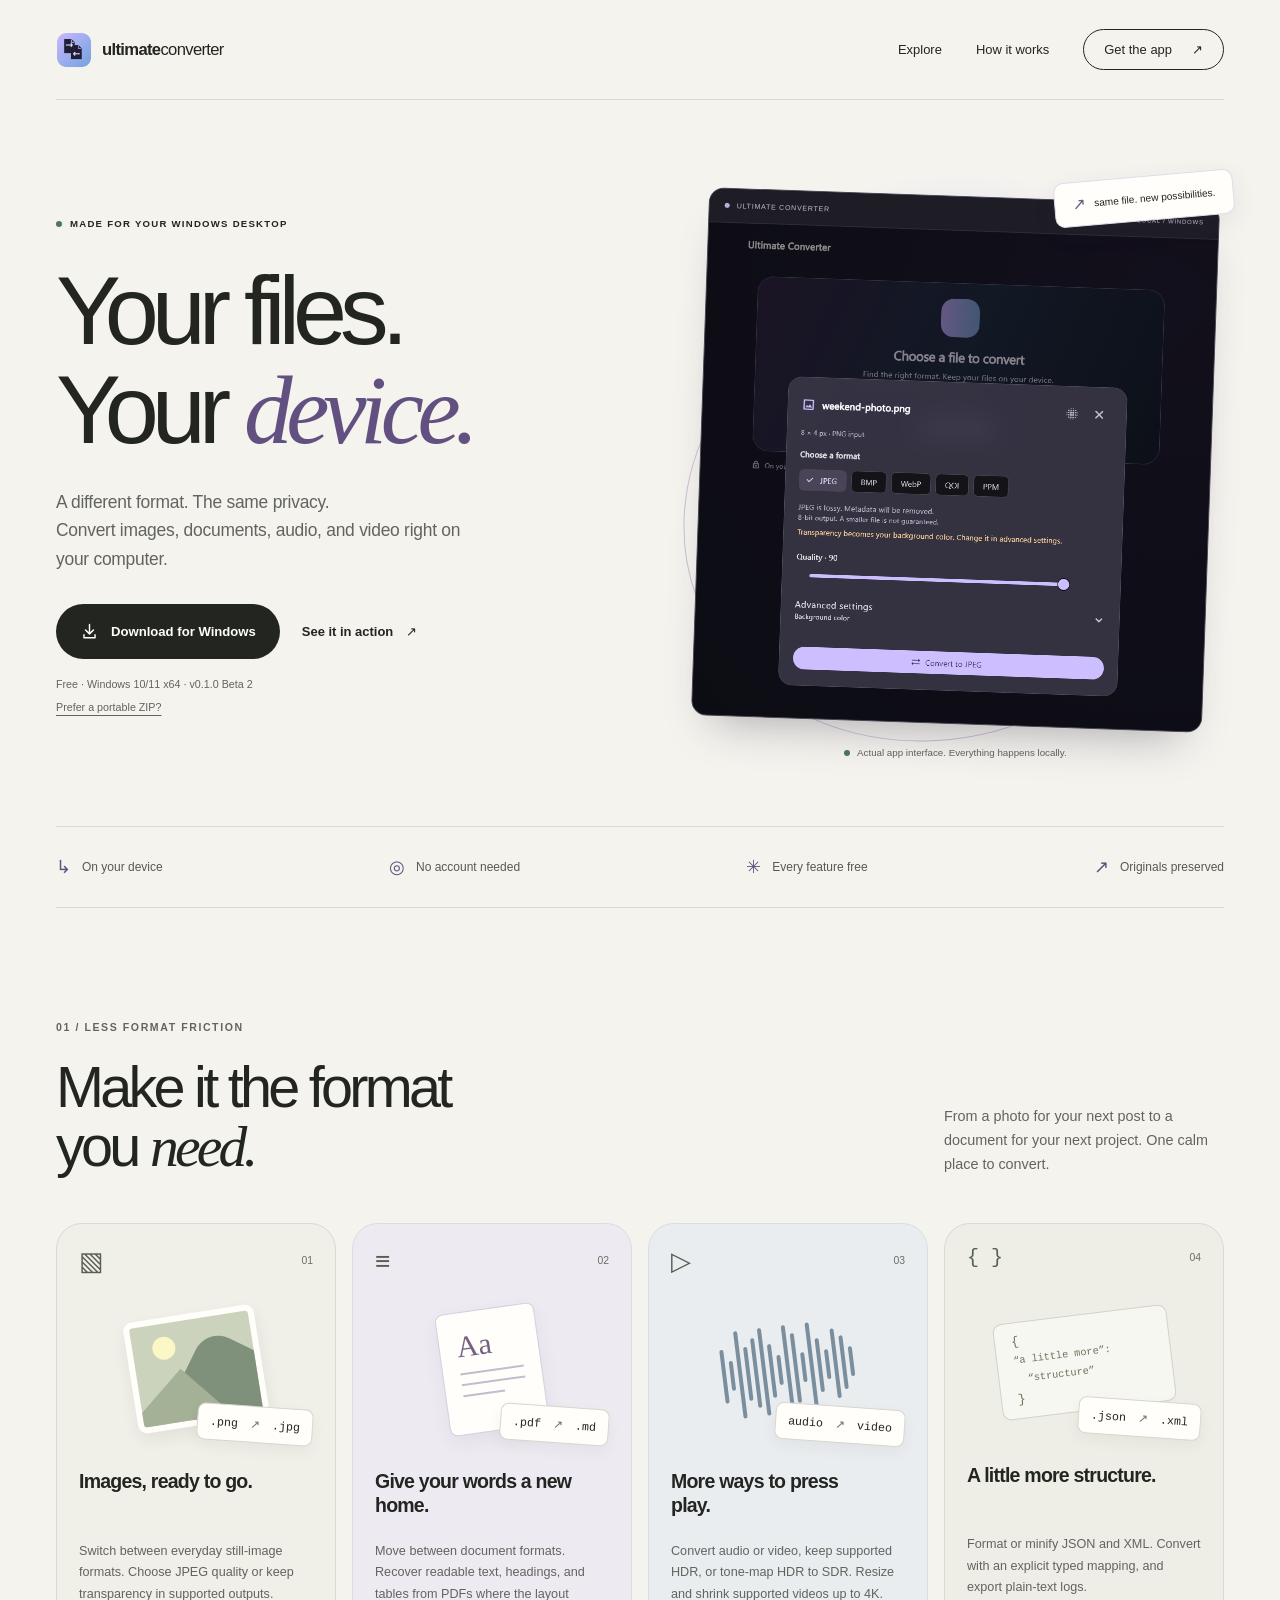
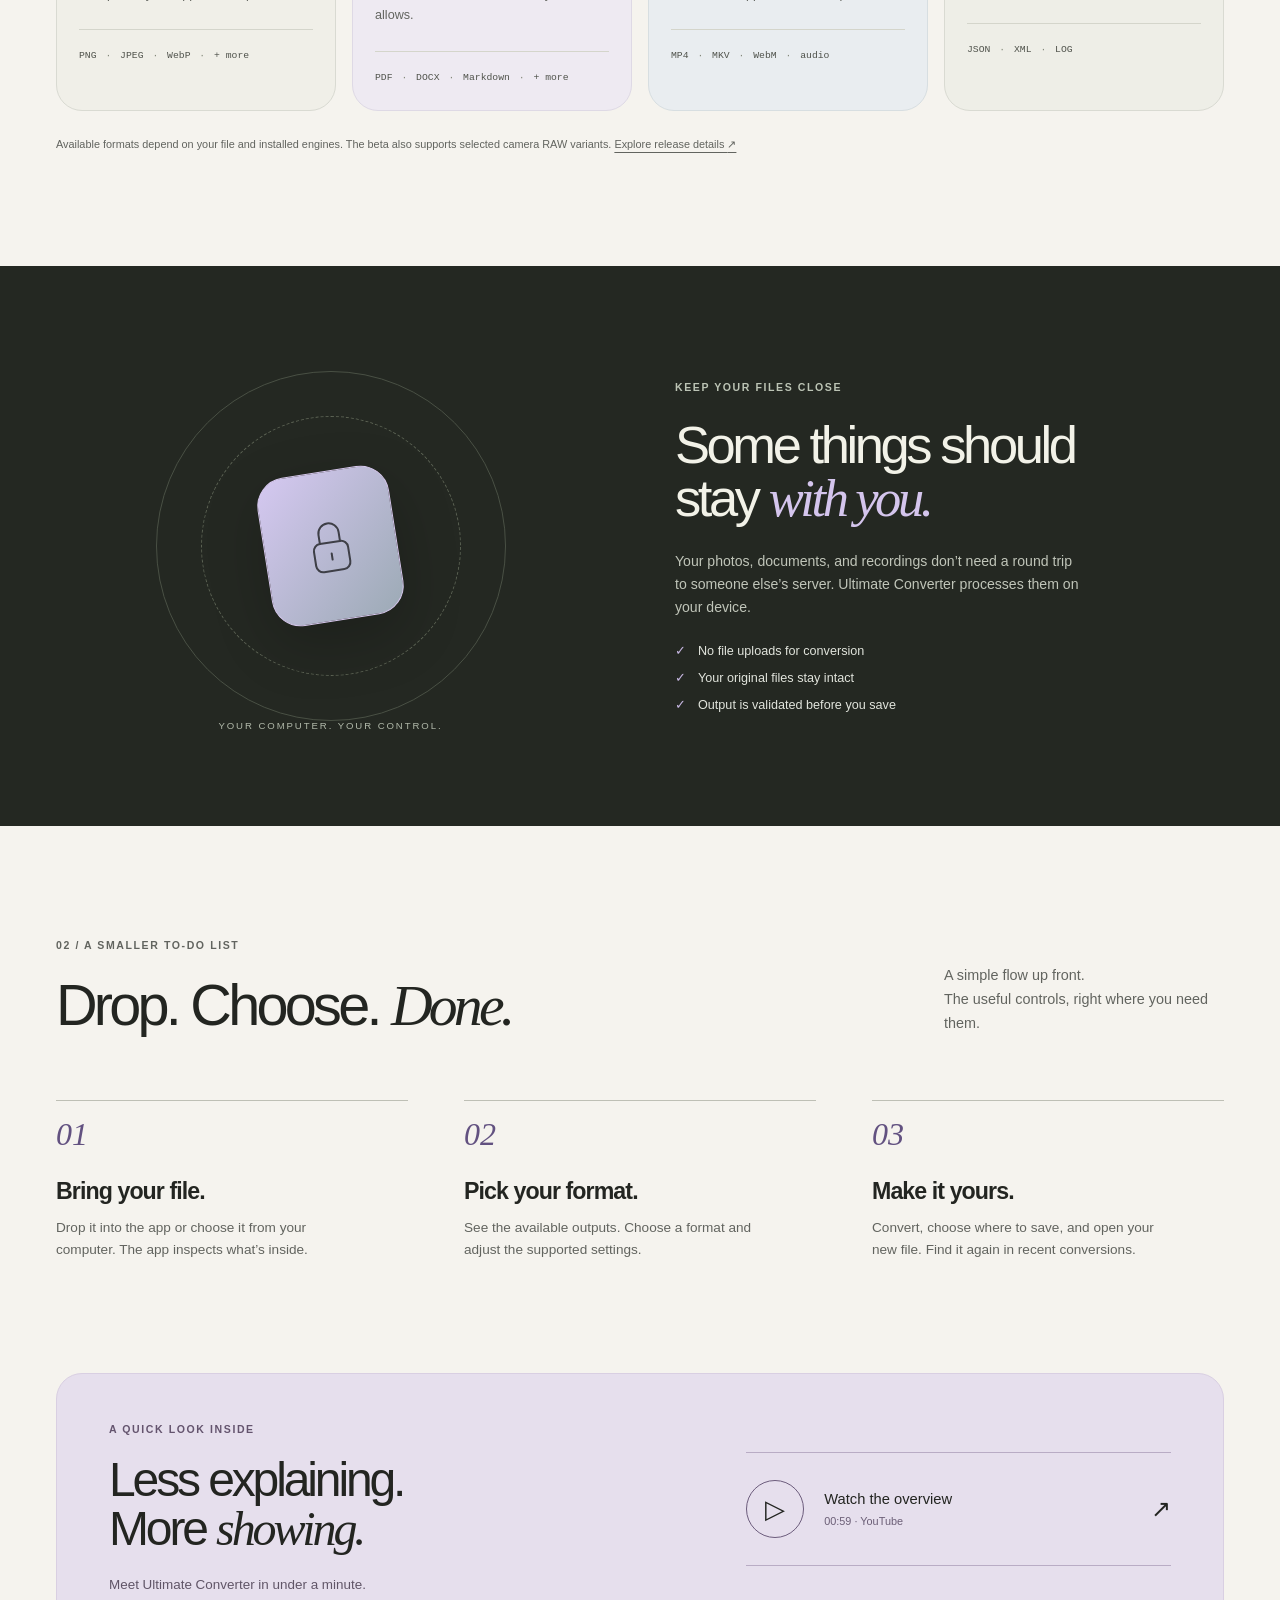
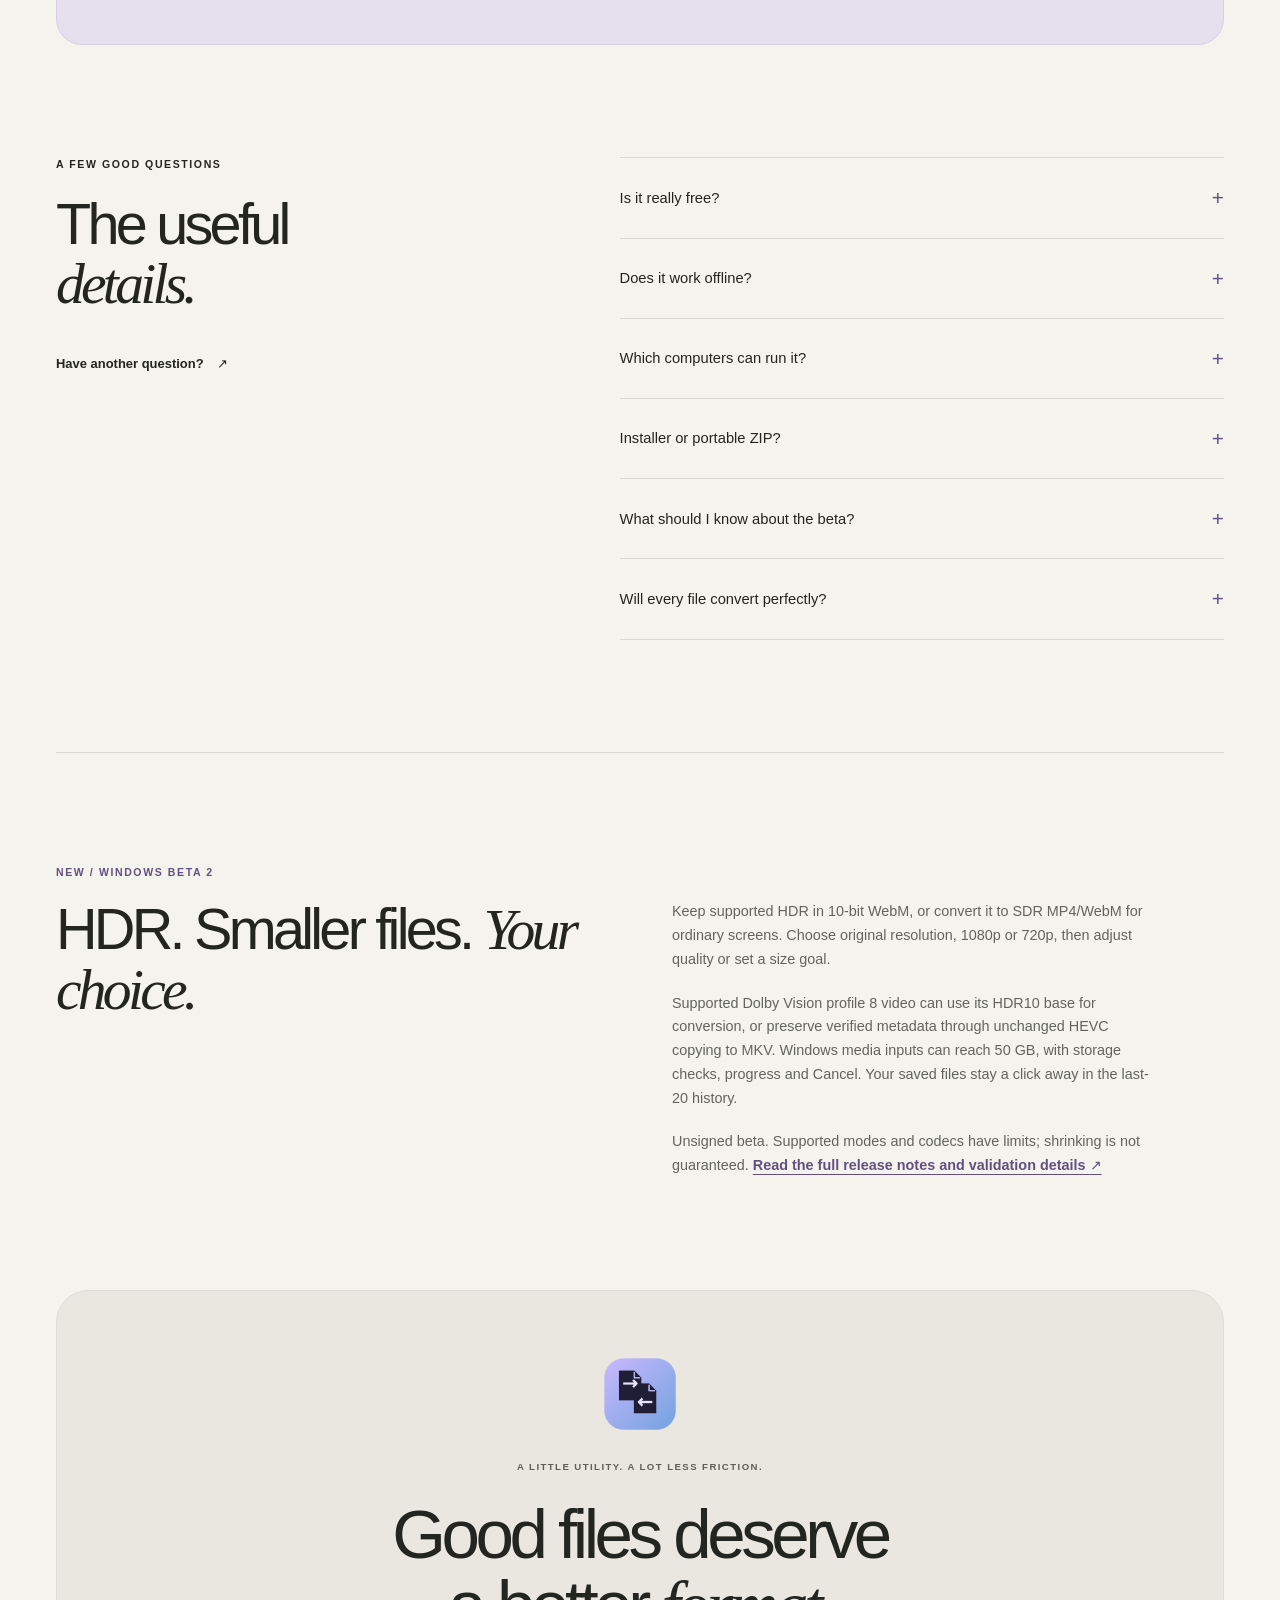
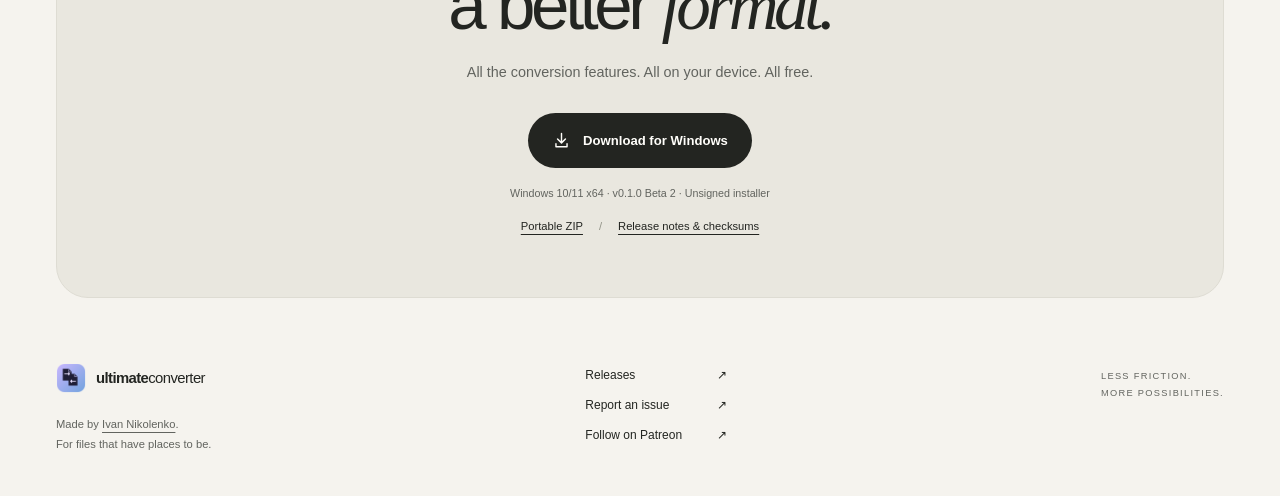
==== index.html @ 8a985a91 "Publish Beta 2 HDR release landing and notes" ====
<!doctype html>
<html lang="en">
<head>
  <meta charset="utf-8">
  <meta name="viewport" content="width=device-width, initial-scale=1">
  <meta name="theme-color" content="#f5f3ee">
  <title>Ultimate Converter — Your files. Your device.</title>
  <meta name="description" content="Convert images, documents, audio and video on your own device. Every conversion feature is free. Download the Ultimate Converter Windows beta.">
  <link rel="canonical" href="https://nilsenj.github.io/ultimate-converter/">
  <link rel="icon" type="image/png" href="assets/app-icon.png">
  <meta property="og:type" content="website">
  <meta property="og:title" content="Ultimate Converter — Your files. Your device.">
  <meta property="og:description" content="A different format. The same privacy. Free, local file conversion for Windows.">
  <meta property="og:url" content="https://nilsenj.github.io/ultimate-converter/">
  <meta property="og:image" content="https://nilsenj.github.io/ultimate-converter/assets/social-preview.png">
  <meta property="og:image:width" content="1200">
  <meta property="og:image:height" content="630">
  <meta property="og:image:alt" content="Ultimate Converter. Your files. Your device. Free local file conversion for Windows.">
  <meta name="twitter:card" content="summary_large_image">
  <link rel="stylesheet" href="assets/site.css">
</head>
<body>
  <a class="skip" href="#main">Skip to content</a>
  <header class="site-header wrap">
    <a class="brand" href="./" aria-label="Ultimate Converter home"><img src="assets/app-icon.png" width="36" height="36" alt=""><span>ultimate<span class="brand-light">converter</span></span></a>
    <nav aria-label="Main navigation"><a href="#features">Explore</a><a href="#how-it-works">How it works</a><a class="nav-download" href="#download">Get the app <span aria-hidden="true">↗</span></a></nav>
  </header>
  <main id="main">
    <section class="hero wrap" aria-labelledby="hero-title">
      <div class="hero-copy">
        <div class="eyebrow availability"><span class="status-dot" aria-hidden="true"></span> MADE FOR YOUR WINDOWS DESKTOP</div>
        <h1 id="hero-title">Your files.<br>Your <em>device.</em></h1>
        <p class="hero-description">A different format. The same privacy.<br>Convert images, documents, audio, and video right on your computer.</p>
        <div class="hero-actions"><a class="button primary" href="https://github.com/nilsenj/ultimate-converter/releases/download/v0.1.0-beta.2/Ultimate-Converter-0.1.0-beta.2-windows-x64-setup.exe"><svg viewBox="0 0 24 24" aria-hidden="true"><path d="M12 3v12m-5-5 5 5 5-5M5 16v4h14v-4"/></svg> Download for Windows</a><a class="text-link" href="#demo">See it in action <span aria-hidden="true">↗</span></a></div>
        <p class="download-note">Free · Windows 10/11 x64 · v0.1.0 Beta 2<br><a href="https://github.com/nilsenj/ultimate-converter/releases/download/v0.1.0-beta.2/Ultimate-Converter-0.1.0-beta.2-windows-x64.zip">Prefer a portable ZIP?</a></p>
      </div>
      <figure class="hero-visual">
        <div class="visual-orbit" aria-hidden="true"></div>
        <span class="file-tag tag-top" aria-hidden="true"><span class="file-symbol">↗</span> same file. new possibilities.</span>
        <div class="app-window"><div class="window-bar" aria-hidden="true"><span class="window-dot"></span><span>ULTIMATE CONVERTER</span><span>LOCAL / WINDOWS</span></div><img class="app-preview" src="assets/conversion-preview.png" alt="Ultimate Converter showing a PNG image, available output formats, a JPEG quality slider, and the Convert to JPEG button." width="900" height="1080" fetchpriority="high"></div>
        <figcaption><span class="status-dot" aria-hidden="true"></span> Actual app interface. Everything happens locally.</figcaption>
      </figure>
    </section>
    <div class="principles wrap" aria-label="App principles"><span><span aria-hidden="true">↳</span> On your device</span><span><span aria-hidden="true">◎</span> No account needed</span><span><span aria-hidden="true">✳</span> Every feature free</span><span><span aria-hidden="true">↗</span> Originals preserved</span></div>

    <section id="features" class="features section wrap" aria-labelledby="features-title">
      <div class="section-heading"><div><p class="eyebrow">01 / LESS FORMAT FRICTION</p><h2 id="features-title">Make it the format<br>you <em>need.</em></h2></div><p>From a photo for your next post to a document for your next project. One calm place to convert.</p></div>
      <div class="feature-grid">
        <article class="feature-card image-card"><div class="card-top"><span class="category-icon" aria-hidden="true">▧</span><span class="card-number">01</span></div><div class="format-art image-art" aria-hidden="true"><div class="photo-tile"><span class="sun"></span><span class="mountain"></span></div><span class="format-chip">.png <b>↗</b> .jpg</span></div><h3>Images, ready to go.</h3><p>Switch between everyday still-image formats. Choose JPEG quality or keep transparency in supported outputs.</p><div class="formats">PNG <span>·</span> JPEG <span>·</span> WebP <span>·</span> + more</div></article>
        <article class="feature-card document-card"><div class="card-top"><span class="category-icon" aria-hidden="true">≡</span><span class="card-number">02</span></div><div class="format-art document-art" aria-hidden="true"><div class="paper"><b>Aa</b><i></i><i></i><i></i></div><span class="format-chip">.pdf <b>↗</b> .md</span></div><h3>Give your words a new home.</h3><p>Move between document formats. Recover readable text, headings, and tables from PDFs where the layout allows.</p><div class="formats">PDF <span>·</span> DOCX <span>·</span> Markdown <span>·</span> + more</div></article>
        <article class="feature-card media-card"><div class="card-top"><span class="category-icon" aria-hidden="true">▷</span><span class="card-number">03</span></div><div class="format-art media-art" aria-hidden="true"><div class="wave"><i></i><i></i><i></i><i></i><i></i><i></i><i></i><i></i><i></i><i></i><i></i><i></i><i></i><i></i><i></i><i></i><i></i></div><span class="format-chip">audio <b>↗</b> video</span></div><h3>More ways to press play.</h3><p>Convert audio or video, keep supported HDR, or tone-map HDR to SDR. Resize and shrink supported videos up to 4K.</p><div class="formats">MP4 <span>·</span> MKV <span>·</span> WebM <span>·</span> audio</div></article>
        <article class="feature-card text-card"><div class="card-top"><span class="category-icon code-icon" aria-hidden="true">{ }</span><span class="card-number">04</span></div><div class="format-art code-art" aria-hidden="true"><div class="code-lines"><span>{</span><p>“a little more”:</p><p>&nbsp;&nbsp;“structure”</p><span>}</span></div><span class="format-chip">.json <b>↗</b> .xml</span></div><h3>A little more structure.</h3><p>Format or minify JSON and XML. Convert with an explicit typed mapping, and export plain-text logs.</p><div class="formats">JSON <span>·</span> XML <span>·</span> LOG</div></article>
      </div>
      <p class="feature-footnote">Available formats depend on your file and installed engines. The beta also supports selected camera RAW variants. <a href="https://github.com/nilsenj/ultimate-converter/releases/tag/v0.1.0-beta.2">Explore release details <span aria-hidden="true">↗</span></a></p>
    </section>

    <section class="privacy-section" aria-labelledby="privacy-title"><div class="privacy-inner wrap"><div class="privacy-art" aria-hidden="true"><div class="privacy-ring ring-outer"></div><div class="privacy-ring ring-inner"></div><div class="lock-tile"><svg viewBox="0 0 64 64"><rect x="15" y="28" width="34" height="28" rx="7"/><path d="M22 28V19a10 10 0 0 1 20 0v9M32 39v6"/></svg></div><span class="privacy-caption">YOUR COMPUTER. YOUR CONTROL.</span></div><div class="privacy-copy"><p class="eyebrow">KEEP YOUR FILES CLOSE</p><h2 id="privacy-title">Some things should<br>stay <em>with you.</em></h2><p>Your photos, documents, and recordings don’t need a round trip to someone else’s server. Ultimate Converter processes them on your device.</p><ul><li>No file uploads for conversion</li><li>Your original files stay intact</li><li>Output is validated before you save</li></ul></div></div></section>

    <section id="how-it-works" class="workflow section wrap" aria-labelledby="workflow-title"><div class="section-heading"><div><p class="eyebrow">02 / A SMALLER TO-DO LIST</p><h2 id="workflow-title">Drop. Choose. <em>Done.</em></h2></div><p>A simple flow up front.<br>The useful controls, right where you need them.</p></div><div class="steps"><article><span class="step-number">01</span><h3>Bring your file.</h3><p>Drop it into the app or choose it from your computer. The app inspects what’s inside.</p></article><article><span class="step-number">02</span><h3>Pick your format.</h3><p>See the available outputs. Choose a format and adjust the supported settings.</p></article><article><span class="step-number">03</span><h3>Make it yours.</h3><p>Convert, choose where to save, and open your new file. Find it again in recent conversions.</p></article></div></section>

    <section id="demo" class="demo wrap" aria-labelledby="demo-title"><div><p class="eyebrow">A QUICK LOOK INSIDE</p><h2 id="demo-title">Less explaining.<br>More <em>showing.</em></h2><p>Meet Ultimate Converter in under a minute.</p></div><a class="demo-link" href="https://youtube.com/shorts/-9uI7JuB4JE" aria-label="Watch the Ultimate Converter overview on YouTube, 59 seconds"><span class="play" aria-hidden="true">▷</span><span>Watch the overview<small>00:59 · YouTube</small></span><span class="demo-arrow" aria-hidden="true">↗</span></a></section>

    <section class="faq-section section wrap" aria-labelledby="faq-title"><div class="faq-heading"><p class="eyebrow">A FEW GOOD QUESTIONS</p><h2 id="faq-title">The useful<br><em>details.</em></h2><a class="text-link" href="https://github.com/nilsenj/ultimate-converter/issues">Have another question? <span aria-hidden="true">↗</span></a></div><div class="faq-list">
      <details><summary>Is it really free?<span aria-hidden="true">+</span></summary><p>Yes. Every shipped conversion feature is free, with no account or paid subscription required. Following or supporting the project doesn’t unlock conversion features.</p></details>
      <details><summary>Does it work offline?<span aria-hidden="true">+</span></summary><p>Yes. Conversion happens on your computer. The installer includes the conversion engines and runtime libraries. You need an internet connection to download the app or open external project links.</p></details>
      <details><summary>Which computers can run it?<span aria-hidden="true">+</span></summary><p>This release targets Windows 10 and 11 on x64 computers. macOS, Linux, Android, and iOS downloads aren’t available in this release. Broad hardware and clean-machine testing are still in progress.</p></details>
      <details><summary>Installer or portable ZIP?<span aria-hidden="true">+</span></summary><p>The installer adds the app for your Windows account, a Start menu shortcut, and an uninstaller. No administrator access is required. For the portable version, extract the entire ZIP and run ultimate_converter.exe with its included files and folders alongside it.</p></details>
      <details><summary>What should I know about the beta?<span aria-hidden="true">+</span></summary><p>The app and installer are unsigned, so Windows may display an unknown-publisher or reputation warning. The beta has been tested on the developer’s Windows machine; broader compatibility and accessibility checks are still pending. Use the official release and review its notes before installing.</p></details>
      <details><summary>Will every file convert perfectly?<span aria-hidden="true">+</span></summary><p>Some conversions are lossy, and formats have different limits. Complex PDF layouts can change, and scanned PDFs have no OCR in this beta. Still-image conversions are limited to 32 MiB and 4 million pixels. Animated images, encrypted documents, and unsupported codecs or RAW variants may be rejected. HDR supports PQ/HLG and Dolby Vision profile 8 with an HDR10-compatible base layer. Re-encoding that base discards dynamic metadata with your consent; supported HEVC copying to MKV preserves it. Size goals may fail safely if they cannot be met. Full-length 50 GB stress tests and HDR-screen fidelity checks remain pending. JSON/XML conversion uses the app’s typed mapping. Keep your originals and review important outputs.</p></details>
    </div></section>

    <section id="release-notes" class="section wrap" aria-labelledby="release-title"><p class="eyebrow">NEW / WINDOWS BETA 2</p><h2 id="release-title">HDR. Smaller files. <em>Your choice.</em></h2><p>Keep supported HDR in 10-bit WebM, or convert it to SDR MP4/WebM for ordinary screens. Choose original resolution, 1080p or 720p, then adjust quality or set a size goal.</p><p>Supported Dolby Vision profile 8 video can use its HDR10 base for conversion, or preserve verified metadata through unchanged HEVC copying to MKV. Windows media inputs can reach 50 GB, with storage checks, progress and Cancel. Your saved files stay a click away in the last-20 history.</p><p>Unsigned beta. Supported modes and codecs have limits; shrinking is not guaranteed. <a href="https://github.com/nilsenj/ultimate-converter/releases/tag/v0.1.0-beta.2">Read the full release notes and validation details <span aria-hidden="true">↗</span></a></p></section>

    <section id="download" class="download-section wrap" aria-labelledby="download-title"><div class="download-inner"><img src="assets/app-icon.png" width="76" height="76" alt="" loading="lazy"><p class="eyebrow">A LITTLE UTILITY. A LOT LESS FRICTION.</p><h2 id="download-title">Good files deserve<br>a better <em>format.</em></h2><p>All the conversion features. All on your device. All free.</p><a class="button primary" href="https://github.com/nilsenj/ultimate-converter/releases/download/v0.1.0-beta.2/Ultimate-Converter-0.1.0-beta.2-windows-x64-setup.exe"><svg viewBox="0 0 24 24" aria-hidden="true"><path d="M12 3v12m-5-5 5 5 5-5M5 16v4h14v-4"/></svg> Download for Windows</a><p class="download-note">Windows 10/11 x64 · v0.1.0 Beta 2 · Unsigned installer</p><div class="download-alternatives"><a href="https://github.com/nilsenj/ultimate-converter/releases/download/v0.1.0-beta.2/Ultimate-Converter-0.1.0-beta.2-windows-x64.zip">Portable ZIP</a><span aria-hidden="true">/</span><a href="https://github.com/nilsenj/ultimate-converter/releases/tag/v0.1.0-beta.2">Release notes &amp; checksums</a></div></div></section>
  </main>
  <footer class="site-footer wrap"><div><a class="brand" href="./"><img src="assets/app-icon.png" width="30" height="30" alt=""><span>ultimate<span class="brand-light">converter</span></span></a><p>Made by <a href="https://github.com/nilsenj">Ivan Nikolenko</a>.<br>For files that have places to be.</p></div><nav aria-label="Footer"><a href="https://github.com/nilsenj/ultimate-converter/releases">Releases <span aria-hidden="true">↗</span></a><a href="https://github.com/nilsenj/ultimate-converter/issues">Report an issue <span aria-hidden="true">↗</span></a><a href="https://www.patreon.com/c/u4982665">Follow on Patreon <span aria-hidden="true">↗</span></a></nav><span class="footer-note">LESS FRICTION.<br>MORE POSSIBILITIES.</span></footer>
</body>
</html>
---- assets/site.css ----
@charset "UTF-8";
:root {
  --paper:#f5f3ee;
  --ink:#232521;
  --muted:#62645f;
  --line:#d9dad2;
  --lavender:#d0c3f5;
  --purple:#625180;
  --white:#fffefa;
  --radius:26px;
  color-scheme:light;
  font-family:Inter,"Segoe UI",Arial,sans-serif;
  color:var(--ink);
  background:var(--paper);
  font-synthesis:none;
}
* {
  box-sizing:border-box;
}
html {
  scroll-behavior:smooth;
  scroll-padding-top:28px;
}
body {
  margin:0;
}
a {
  color:inherit;
  text-underline-offset:4px;
}
button,a,summary {
  -webkit-tap-highlight-color:transparent;
}
a:focus-visible,summary:focus-visible {
  outline:3px solid #705491;
  outline-offset:5px;
  border-radius:5px;
}
img {
  max-width:100%;
  display:block;
}
svg {
  fill:none;
  stroke:currentColor;
  stroke-width:1.8;
  stroke-linecap:round;
  stroke-linejoin:round;
}
h1,h2,h3,p,figure {
  margin:0;
}
h1,h2 {
  font-weight:500;
  letter-spacing:-.065em;
  line-height:1.02;
}
h1 em,h2 em {
  font-family:Georgia,"Times New Roman",serif;
  font-weight:400;
  letter-spacing:-.065em;
}
h2 {
  font-size:clamp(2.6rem,4.5vw,4.5rem);
}
h3 {
  font-size:1.38rem;
  font-weight:550;
  letter-spacing:-.04em;
}
p {
  line-height:1.65;
}
a {
  transition:color .18s,background .18s,transform .18s;
}
.wrap {
  width:min(1280px,calc(100% - 112px));
  margin-inline:auto;
}
.section {
  padding-block:112px;
}
.eyebrow {
  font-size:.66rem;
  font-weight:650;
  line-height:1.5;
  letter-spacing:.15em;
}
.skip {
  position:absolute;
  top:-100px;
  left:20px;
  background:var(--ink);
  color:#fff;
  padding:16px;
  z-index:20;
}
.skip:focus {
  top:12px;
}
.site-header {
  display:flex;
  align-items:center;
  justify-content:space-between;
  min-height:100px;
  border-bottom:1px solid var(--line);
  gap:24px;
}
.brand {
  display:inline-flex;
  align-items:center;
  gap:10px;
  text-decoration:none;
  font-size:1.04rem;
  font-weight:650;
  letter-spacing:-.04em;
}
.brand-light {
  font-weight:400;
}
.site-header nav {
  display:flex;
  align-items:center;
  gap:34px;
  font-size:.81rem;
}
.site-header nav a {
  text-decoration:none;
}
.site-header nav a:hover,.text-link:hover {
  color:var(--purple);
}
.nav-download {
  border:1px solid var(--ink);
  border-radius:40px;
  padding:12px 20px;
  display:flex;
  gap:20px;
}
.nav-download:hover {
  background:var(--ink);
  color:var(--paper)!important;
}
.hero {
  display:grid;
  grid-template-columns:1.06fr 1fr;
  gap:4%;
  padding-top:76px;
  padding-bottom:68px;
  align-items:center;
}
.availability {
  display:flex;
  align-items:center;
  gap:8px;
  font-size:.6rem;
  letter-spacing:.13em;
}
.status-dot {
  display:inline-block;
  width:6px;
  height:6px;
  border-radius:50%;
  background:#4e7658;
  flex-shrink:0;
}
.hero h1 {
  font-size:clamp(4.4rem,7.6vw,7.25rem);
  margin:30px 0 27px;
  letter-spacing:-.073em;
}
.hero h1 em {
  color:var(--purple);
}
.hero-description {
  font-size:1.09rem;
  max-width:410px;
  color:var(--muted);
  line-height:1.65;
  letter-spacing:-.015em;
}
.hero-actions {
  display:flex;
  align-items:center;
  gap:22px;
  flex-wrap:wrap;
  margin-top:30px;
}
.button {
  display:inline-flex;
  align-items:center;
  justify-content:center;
  gap:12px;
  border-radius:50px;
  padding:18px 24px;
  font-size:.82rem;
  font-weight:600;
  text-decoration:none;
  min-height:54px;
}
.primary {
  background:var(--ink);
  color:var(--white);
}
.primary:hover {
  background:#4b3f60;
  transform:translateY(-2px);
}
.button svg {
  width:19px;
  height:19px;
  flex-shrink:0;
}
.text-link {
  font-size:.81rem;
  font-weight:550;
  text-decoration:none;
  display:inline-flex;
  align-items:center;
  gap:13px;
  min-height:44px;
}
.download-note {
  font-size:.67rem;
  color:var(--muted);
  line-height:1.85;
  margin-top:16px;
}
.download-note a {
  display:inline-block;
  margin-top:3px;
}
.hero-visual {
  position:relative;
  min-width:0;
  padding:20px 13px 0 20px;
  isolation:isolate;
}
.visual-orbit {
  position:absolute;
  border:1px solid #c8bed8;
  border-radius:50%;
  width:96%;
  aspect-ratio:1;
  top:12%;
  left:0;
  z-index:-1;
  transform:rotate(-20deg) scaleY(.88);
}
.hero-visual:before {
  content:"";
  position:absolute;
  inset:0 1% 12% 4%;
  background:radial-gradient(ellipse at center,#d7cdeb 0%,#e9e3f0 55%,transparent 72%);
  z-index:-2;
}
.app-window {
  background:#101017;
  border:1px solid #4a4553;
  border-radius:15px;
  overflow:hidden;
  box-shadow:0 26px 45px -22px #2a24395c;
  transform:rotate(2deg);
  position:relative;
}
.window-bar {
  height:34px;
  display:flex;
  align-items:center;
  gap:7px;
  padding:0 15px;
  color:#c7c1d3;
  font-size:7px;
  letter-spacing:.11em;
  background:#1e1c25;
  border-bottom:1px solid #302d37;
}
.window-bar span:last-child {
  margin-left:auto;
  font-size:6px;
}
.window-dot {
  width:5px;
  height:5px;
  border-radius:50%;
  background:#bbacd9;
}
.app-preview {
  width:100%;
  height:auto;
  aspect-ratio:900/870;
  object-fit:cover;
  object-position:top;
}
.file-tag {
  position:absolute;
  display:flex;
  align-items:center;
  gap:9px;
  background:var(--white);
  box-shadow:0 8px 25px #42385615;
  padding:12px 17px;
  border:1px solid #e1dcea;
  border-radius:10px;
  font-size:.63rem;
  font-weight:500;
  z-index:2;
  transform:rotate(-5deg);
}
.tag-top {
  right:-10px;
  top:0;
}
.file-symbol {
  font-size:1rem;
  color:#695887;
}
.hero-visual figcaption {
  display:flex;
  align-items:center;
  gap:7px;
  justify-content:center;
  margin-top:23px;
  color:var(--muted);
  font-size:.61rem;
}
.principles {
  display:flex;
  align-items:center;
  justify-content:space-between;
  padding-block:29px;
  border-block:1px solid var(--line);
  gap:18px;
}
.principles>span {
  display:flex;
  align-items:center;
  gap:11px;
  font-size:.75rem;
  color:#575a51;
}
.principles>span>span {
  font-size:1.15rem;
  color:var(--purple);
}
.section-heading {
  display:flex;
  align-items:flex-end;
  justify-content:space-between;
  gap:40px;
  margin-bottom:46px;
}
.section-heading .eyebrow {
  margin-bottom:22px;
  color:var(--muted);
}
.section-heading>p {
  max-width:280px;
  font-size:.9rem;
  color:var(--muted);
}
.feature-grid {
  display:grid;
  grid-template-columns:repeat(4,minmax(0,1fr));
  gap:16px;
}
.feature-card {
  padding:24px 22px;
  border:1px solid var(--line);
  border-radius:var(--radius);
  background:#f0efe8;
  min-width:0;
}
.card-top {
  display:flex;
  justify-content:space-between;
  align-items:center;
}
.category-icon {
  font-size:1.65rem;
  line-height:1;
  color:#575e52;
}
.code-icon {
  font-family:monospace;
  font-size:1.25rem;
}
.card-number {
  font-size:.65rem;
  color:#6b6f66;
}
.format-art {
  height:162px;
  position:relative;
  display:flex;
  align-items:center;
  justify-content:center;
  margin:14px 0 20px;
}
.format-chip {
  position:absolute;
  bottom:7px;
  right:0;
  background:var(--white);
  box-shadow:0 6px 15px #20251d0c;
  border:1px solid #d7d7cd;
  border-radius:8px;
  padding:10px 12px;
  font-family:monospace;
  font-size:.73rem;
  transform:rotate(4deg);
  white-space:nowrap;
}
.format-chip b {
  font-weight:400;
  color:#697366;
  margin-inline:5px;
}
.feature-card h3 {
  font-size:1.22rem;
  line-height:1.22;
  min-height:3em;
  max-width:210px;
}
.feature-card p {
  font-size:.79rem;
  line-height:1.7;
  color:var(--muted);
  margin:12px 0 24px;
}
.formats {
  padding-top:17px;
  border-top:1px solid #d4d5cb;
  font-family:monospace;
  font-size:.61rem;
  line-height:1.8;
  white-space:normal;
  color:#50534c;
}
.formats span {
  color:#84897b;
  margin:0 3px;
}
.photo-tile {
  width:132px;
  height:112px;
  border:6px solid #fffefa;
  border-radius:9px;
  background:#ccd3bc;
  position:relative;
  overflow:hidden;
  transform:rotate(-9deg);
  box-shadow:0 7px 15px #414b2d13;
}
.sun {
  position:absolute;
  border-radius:50%;
  width:23px;
  height:23px;
  background:#fbf7c7;
  left:20px;
  top:13px;
}
.mountain {
  position:absolute;
  width:180px;
  height:90px;
  border-radius:25px;
  background:#7f907b;
  transform:rotate(35deg);
  left:35px;
  top:54px;
}
.mountain:after {
  content:"";
  position:absolute;
  width:100px;
  height:100px;
  background:#a4b196;
  transform:rotate(-75deg);
  top:60px;
  left:-20px;
}
.document-card {
  background:#eeeaf2;
  border-color:#ded9e5;
}
.paper {
  height:123px;
  width:100px;
  background:var(--white);
  border:1px solid #d6d0dd;
  border-radius:8px;
  padding:17px;
  transform:rotate(-8deg);
  box-shadow:0 7px 18px #4e3e6c12;
}
.paper b {
  font-family:Georgia,serif;
  font-size:30px;
  font-weight:400;
  color:#756082;
}
.paper i {
  display:block;
  height:2px;
  background:#c5bbcf;
  margin-top:9px;
}
.paper i:last-child {
  width:65%;
}
.media-card {
  background:#e9edf0;
  border-color:#d7dee1;
}
.wave {
  display:flex;
  align-items:center;
  gap:4px;
  height:98px;
  transform:rotate(-7deg);
}
.wave i {
  width:4px;
  border-radius:4px;
  background:#7a8e9d;
  height:30%;
}
.wave i:nth-child(3n) {
  height:90%;
}
.wave i:nth-child(3n+1) {
  height:55%;
}
.wave i:nth-child(5n) {
  height:72%;
}
.text-card {
  background:#eeeee7;
}
.code-lines {
  border:1px solid #d0d4c6;
  background:#f7f7f1;
  border-radius:9px;
  padding:11px 16px;
  transform:rotate(-7deg);
  font-family:monospace;
  color:#677459;
  width:175px;
  font-size:.8rem;
}
.code-lines p {
  font-size:.64rem;
  margin:4px 0;
  line-height:1.5;
  color:#677459;
}
.feature-footnote {
  font-size:.68rem;
  max-width:730px;
  color:var(--muted);
  margin-top:25px;
}
.feature-footnote a {
  white-space:nowrap;
}
.privacy-section {
  background:#242822;
  color:#f2f2e8;
  overflow:hidden;
}
.privacy-inner {
  display:grid;
  grid-template-columns:1fr 1fr;
  gap:70px;
  padding-block:95px;
  align-items:center;
}
.privacy-art {
  height:370px;
  position:relative;
  display:flex;
  align-items:center;
  justify-content:center;
}
.privacy-ring {
  position:absolute;
  border:1px solid #495044;
  border-radius:50%;
  aspect-ratio:1;
  width:350px;
}
.ring-inner {
  width:260px;
  border-style:dashed;
  border-color:#5c6354;
}
.lock-tile {
  width:133px;
  height:150px;
  background:linear-gradient(135deg,#d5c8f1,#9caab5);
  border:1px solid #d6c7ed;
  border-radius:29px;
  display:grid;
  place-items:center;
  transform:rotate(-9deg);
  box-shadow:0 20px 60px #0003;
}
.lock-tile svg {
  width:65px;
  color:#3e3f47;
  stroke-width:2;
}
.privacy-caption {
  position:absolute;
  bottom:0;
  color:#b1b9aa;
  letter-spacing:.2em;
  font-size:.6rem;
}
.privacy-copy .eyebrow {
  color:#bcc4b5;
  margin-bottom:22px;
}
.privacy-copy h2 {
  font-size:clamp(2.6rem,4.1vw,4rem);
}
.privacy-copy h2 em {
  color:#d4c5ed;
}
.privacy-copy>p:not(.eyebrow) {
  color:#c0c5b9;
  font-size:.88rem;
  max-width:410px;
  margin-top:24px;
}
.privacy-copy ul {
  padding:0;
  list-style:none;
  margin:24px 0 0;
  display:grid;
  gap:12px;
  font-size:.79rem;
  color:#e1e4dc;
}
.privacy-copy li:before {
  content:"✓";
  color:#c7b8e2;
  margin-right:12px;
}
.steps {
  display:grid;
  grid-template-columns:repeat(3,1fr);
  gap:56px;
  margin-top:64px;
}
.step-number {
  display:block;
  border-top:1px solid #bebfb5;
  padding-top:15px;
  font-family:Georgia,serif;
  font-style:italic;
  font-size:2rem;
  color:var(--purple);
  margin-bottom:25px;
}
.steps h3 {
  font-size:1.45rem;
}
.steps p {
  font-size:.85rem;
  color:var(--muted);
  margin-top:12px;
  max-width:290px;
}
.demo {
  background:#e6dfed;
  border:1px solid #d9cfe2;
  border-radius:var(--radius);
  padding:48px 52px;
  display:flex;
  align-items:center;
  justify-content:space-between;
  gap:50px;
}
.demo h2 {
  font-size:3rem;
  margin-top:18px;
}
.demo p:not(.eyebrow) {
  font-size:.84rem;
  color:#605567;
  margin-top:20px;
}
.demo .eyebrow {
  color:#64546e;
}
.demo-link {
  display:flex;
  align-items:center;
  gap:20px;
  min-width:40%;
  text-decoration:none;
  border-top:1px solid #b9acc5;
  border-bottom:1px solid #b9acc5;
  padding:27px 0;
  font-size:.92rem;
}
.play {
  display:grid;
  place-items:center;
  width:58px;
  height:58px;
  border:1px solid #6c5c7c;
  border-radius:50%;
  font-size:1.6rem;
  flex-shrink:0;
}
.demo-link small {
  display:block;
  font-size:.68rem;
  color:#6b5e76;
  margin-top:8px;
}
.demo-arrow {
  margin-left:auto;
  font-size:1.5rem;
}
.demo-link:hover .play {
  background:#d2c2e2;
}
.faq-section {
  display:grid;
  grid-template-columns:1fr 1.25fr;
  gap:80px;
}
.faq-heading .eyebrow {
  margin-bottom:22px;
}
.faq-heading .text-link {
  margin-top:28px;
}
.faq-list {
  border-top:1px solid var(--line);
}
details {
  border-bottom:1px solid var(--line);
}
summary {
  display:flex;
  gap:20px;
  align-items:center;
  justify-content:space-between;
  list-style:none;
  cursor:pointer;
  padding:24px 0;
  font-size:.92rem;
  font-weight:500;
  line-height:1.5;
}
summary::-webkit-details-marker {
  display:none;
}
summary span {
  font-size:1.3rem;
  font-weight:300;
  color:var(--purple);
}
details[open] summary span {
  transform:rotate(45deg);
}
details p {
  padding-bottom:24px;
  color:var(--muted);
  font-size:.82rem;
  max-width:94%;
}
#release-notes {
  display:grid;
  grid-template-columns:minmax(0,1fr) minmax(0,1fr);
  gap:20px 64px;
  border-top:1px solid var(--line);
}
#release-notes .eyebrow {
  grid-column:1/-1;
  color:var(--purple);
}
#release-notes h2 {
  grid-row:2/span 3;
  max-width:630px;
}
#release-notes p:not(.eyebrow) {
  max-width:60ch;
  color:var(--muted);
  font-size:.9rem;
}
#release-notes p:last-child a {
  color:var(--purple);
  font-weight:600;
}
@media(max-width:760px) {
  #release-notes {grid-template-columns:1fr;gap:18px}
  #release-notes .eyebrow {grid-column:auto}
  #release-notes h2 {grid-row:auto}
}
.download-section {
  background:#e9e7df;
  border:1px solid #dedcd3;
  border-radius:32px;
  margin-bottom:65px;
  text-align:center;
  position:relative;
  overflow:hidden;
}
.download-inner {
  position:relative;
  padding:65px 24px;
}
.download-inner>img {
  margin:0 auto 28px;
  border-radius:20px;
}
.download-inner .eyebrow {
  font-size:.6rem;
  color:#5f6155;
}
.download-inner h2 {
  font-size:clamp(3rem,5.4vw,5.3rem);
  margin:25px 0 20px;
}
.download-inner>p:not(.eyebrow):not(.download-note) {
  font-size:.9rem;
  color:var(--muted);
  margin-bottom:28px;
}
.download-alternatives {
  display:flex;
  gap:16px;
  justify-content:center;
  flex-wrap:wrap;
  margin-top:16px;
  font-size:.7rem;
}
.download-alternatives span {
  color:#929387;
}
.site-footer {
  display:flex;
  justify-content:space-between;
  gap:40px;
  padding-bottom:42px;
}
.site-footer .brand {
  font-size:.93rem;
}
.site-footer p {
  font-size:.7rem;
  line-height:1.8;
  color:var(--muted);
  margin-top:17px;
}
.site-footer nav {
  display:flex;
  flex-direction:column;
  gap:16px;
  font-size:.75rem;
  padding-top:5px;
}
.site-footer nav a {
  text-decoration:none;
  display:flex;
  justify-content:space-between;
  gap:35px;
}
.site-footer nav a:hover {
  text-decoration:underline;
}
.footer-note {
  font-size:.58rem;
  letter-spacing:.14em;
  line-height:1.8;
  color:var(--muted);
  padding-top:5px;
}
@media(min-width:1000px) and (prefers-reduced-motion:no-preference) {
  .hero-copy {
    animation:arrive .7s both;
  }
  .hero-visual {
    animation:arrive 1s .12s both;
  }
  @keyframes arrive {
    from {
      translate:0 14px;
    }
    to {
      translate:0 0;
    }
  }
}
@media(min-width:1600px) {
  .hero h1 {
    font-size:7.5rem;
  }
  .hero {
    gap:70px;
  }
}
@media(max-width:1100px) {
  .wrap {
    width:calc(100% - 72px);
  }
  .hero {
    gap:28px;
  }
  .hero h1 {
    font-size:6.5vw;
  }
  .hero-actions {
    gap:14px;
  }
  .feature-grid {
    grid-template-columns:repeat(2,minmax(0,1fr));
  }
  .feature-card {
    padding:27px;
  }
  .feature-card h3 {
    min-height:auto;
    max-width:none;
  }
  .feature-card p {
    min-height:4em;
  }
  .format-art {
    height:175px;
  }
  .privacy-inner {
    gap:40px;
  }
  .faq-section {
    gap:45px;
  }
}
@media(max-width:760px) {
  .wrap {
    width:calc(100% - 40px);
  }
  .site-header {
    min-height:82px;
    gap:12px;
  }
  .brand {
    font-size:.86rem;
    gap:7px;
  }
  .brand img {
    width:31px;
    height:31px;
  }
  .site-header nav>a:not(.nav-download) {
    display:none;
  }
  .nav-download {
    padding:10px 14px;
    gap:12px;
    font-size:.73rem;
  }
  .hero {
    grid-template-columns:1fr;
    padding-top:48px;
    padding-bottom:36px;
    gap:40px;
  }
  .hero-copy {
    max-width:580px;
  }
  .hero h1 {
    font-size:clamp(4.15rem,13vw,6.3rem);
    margin-block:24px;
  }
  .hero-description {
    font-size:1rem;
    max-width:390px;
  }
  .hero-actions {
    gap:12px 22px;
    margin-top:25px;
  }
  .hero .download-note {
    font-size:.67rem;
  }
  .hero-visual {
    width:88%;
    margin:0 auto;
    padding:16px 8px 0;
  }
  .hero-visual figcaption {
    font-size:.57rem;
    line-height:1.6;
  }
  .tag-top {
    right:-14px;
    font-size:.6rem;
  }
  .visual-orbit {
    width:88%;
    left:6%;
  }
  .principles {
    display:grid;
    grid-template-columns:1fr 1fr;
    gap:18px 10px;
    padding-block:23px;
  }
  .principles>span {
    font-size:.68rem;
    gap:7px;
  }
  .section {
    padding-block:70px;
  }
  .section-heading {
    display:block;
    margin-bottom:30px;
  }
  .section-heading>p {
    margin-top:23px;
    max-width:350px;
  }
  .section-heading .eyebrow {
    margin-bottom:17px;
  }
  h2 {
    font-size:2.9rem;
  }
  .feature-grid {
    gap:13px;
  }
  .feature-card {
    padding:20px;
  }
  .feature-card h3 {
    font-size:1.15rem;
  }
  .feature-card p {
    font-size:.78rem;
  }
  .format-art {
    height:146px;
  }
  .formats {
    font-size:.62rem;
  }
  .format-chip {
    padding:8px;
    font-size:.67rem;
  }
  .code-lines {
    font-size:.68rem;
    width:145px;
  }
  .code-lines p {
    font-size:.57rem;
    min-height:0;
  }
  .privacy-inner {
    grid-template-columns:1fr;
    gap:40px;
    padding-block:55px;
  }
  .privacy-art {
    height:280px;
    grid-row:2;
  }
  .privacy-ring {
    width:255px;
  }
  .ring-inner {
    width:200px;
  }
  .lock-tile {
    width:110px;
    height:122px;
    border-radius:24px;
  }
  .privacy-copy h2 {
    font-size:3rem;
  }
  .privacy-caption {
    font-size:.5rem;
  }
  .steps {
    grid-template-columns:1fr;
    gap:35px;
    margin-top:38px;
  }
  .step-number {
    margin-bottom:18px;
    padding-top:13px;
  }
  .steps p {
    max-width:450px;
  }
  .demo {
    padding:34px 27px;
    display:block;
  }
  .demo h2 {
    font-size:2.65rem;
  }
  .demo-link {
    margin-top:35px;
    padding:22px 0;
    font-size:.83rem;
    gap:15px;
  }
  .play {
    width:48px;
    height:48px;
  }
  .faq-section {
    grid-template-columns:1fr;
    gap:28px;
  }
  .faq-heading h2 br {
    display:none;
  }
  .faq-heading .text-link {
    margin-top:15px;
  }
  summary {
    font-size:.87rem;
    padding-block:21px;
  }
  .download-inner {
    padding:48px 20px;
  }
  .download-inner h2 {
    font-size:3.25rem;
  }
  .download-inner>img {
    width:63px;
    height:63px;
  }
  .download-inner>p:not(.eyebrow):not(.download-note) {
    font-size:.83rem;
  }
  .download-inner .download-note {
    font-size:.62rem;
  }
  .site-footer {
    flex-wrap:wrap;
    padding-bottom:30px;
    gap:30px;
  }
  .footer-note {
    display:none;
  }
  .site-footer nav {
    font-size:.71rem;
  }
  .download-section {
    margin-bottom:40px;
  }
  .download-alternatives {
    gap:12px;
    font-size:.64rem;
  }
}
@media(max-width:440px) {
  .feature-grid {
    grid-template-columns:1fr;
  }
  .feature-card {
    padding:25px;
  }
  .feature-card p {
    min-height:0;
  }
  .format-art {
    height:160px;
    margin-block:8px 20px;
  }
  .feature-card h3 {
    font-size:1.35rem;
  }
  .hero-actions {
    flex-direction:column;
    align-items:flex-start;
    gap:5px;
  }
  .hero .button {
    font-size:.78rem;
    padding:17px 22px;
  }
  .availability {
    font-size:.52rem;
    letter-spacing:.09em;
  }
  .hero h1 {
    font-size:clamp(3.75rem,15vw,4.5rem);
  }
  .hero-visual {
    width:97%;
  }
  .tag-top {
    right:-3px;
    font-size:.5rem;
    padding:10px;
  }
  .window-bar {
    font-size:6px;
    padding-inline:10px;
  }
  .window-bar span:last-child {
    font-size:5px;
  }
  .site-header .brand span.brand-light {
    display:block;
  }
  .site-header .brand {
    line-height:1.05;
  }
  .section-heading>p {
    font-size:.83rem;
  }
  .feature-footnote a {
    white-space:normal;
  }
  .download-inner h2 {
    font-size:2.7rem;
  }
  .download-inner .button {
    padding:17px 18px;
    font-size:.76rem;
  }
  .download-inner .eyebrow {
    font-size:.5rem;
  }
  .download-alternatives {
    font-size:.63rem;
    gap:10px;
  }
  .site-footer {
    flex-direction:column;
  }
  .site-footer nav {
    max-width:190px;
  }
  .privacy-copy h2 {
    font-size:2.7rem;
  }
}
@media(prefers-reduced-motion:reduce) {
  html {
    scroll-behavior:auto;
  }
  *,*:before,*:after {
    animation:none!important;
    transition:none!important;
  }
  .primary:hover {
    transform:none;
  }
}

/* Keep enlarged text inside narrow layouts. */
.hero-copy,.section-heading>*,.privacy-copy,.faq-heading{min-width:0}
h1,h2,h3,.brand{overflow-wrap:anywhere}
.button{max-width:100%}
@media(max-width:760px){.site-header{flex-wrap:wrap;padding-block:18px}.hero-copy{width:100%}.availability{flex-wrap:wrap}.demo-link{flex-wrap:wrap}.feature-card .format-art{overflow:hidden}}
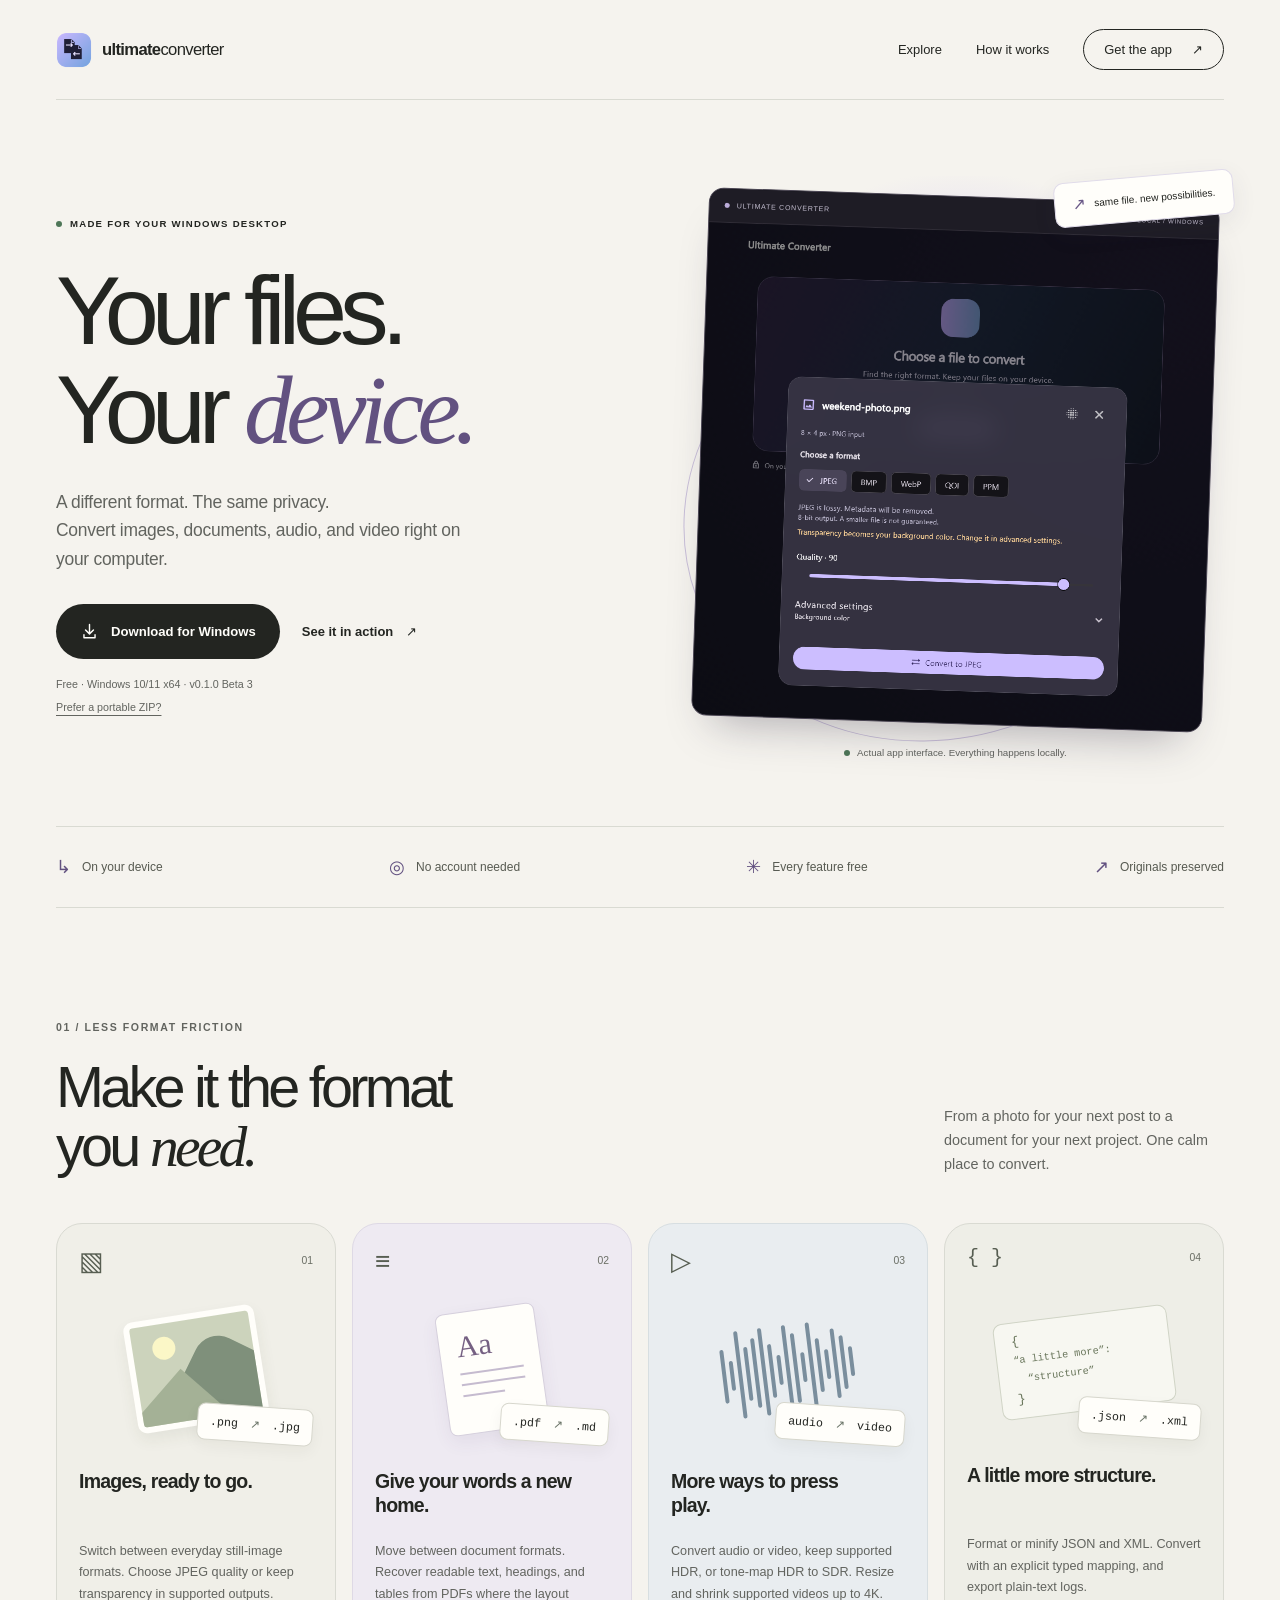
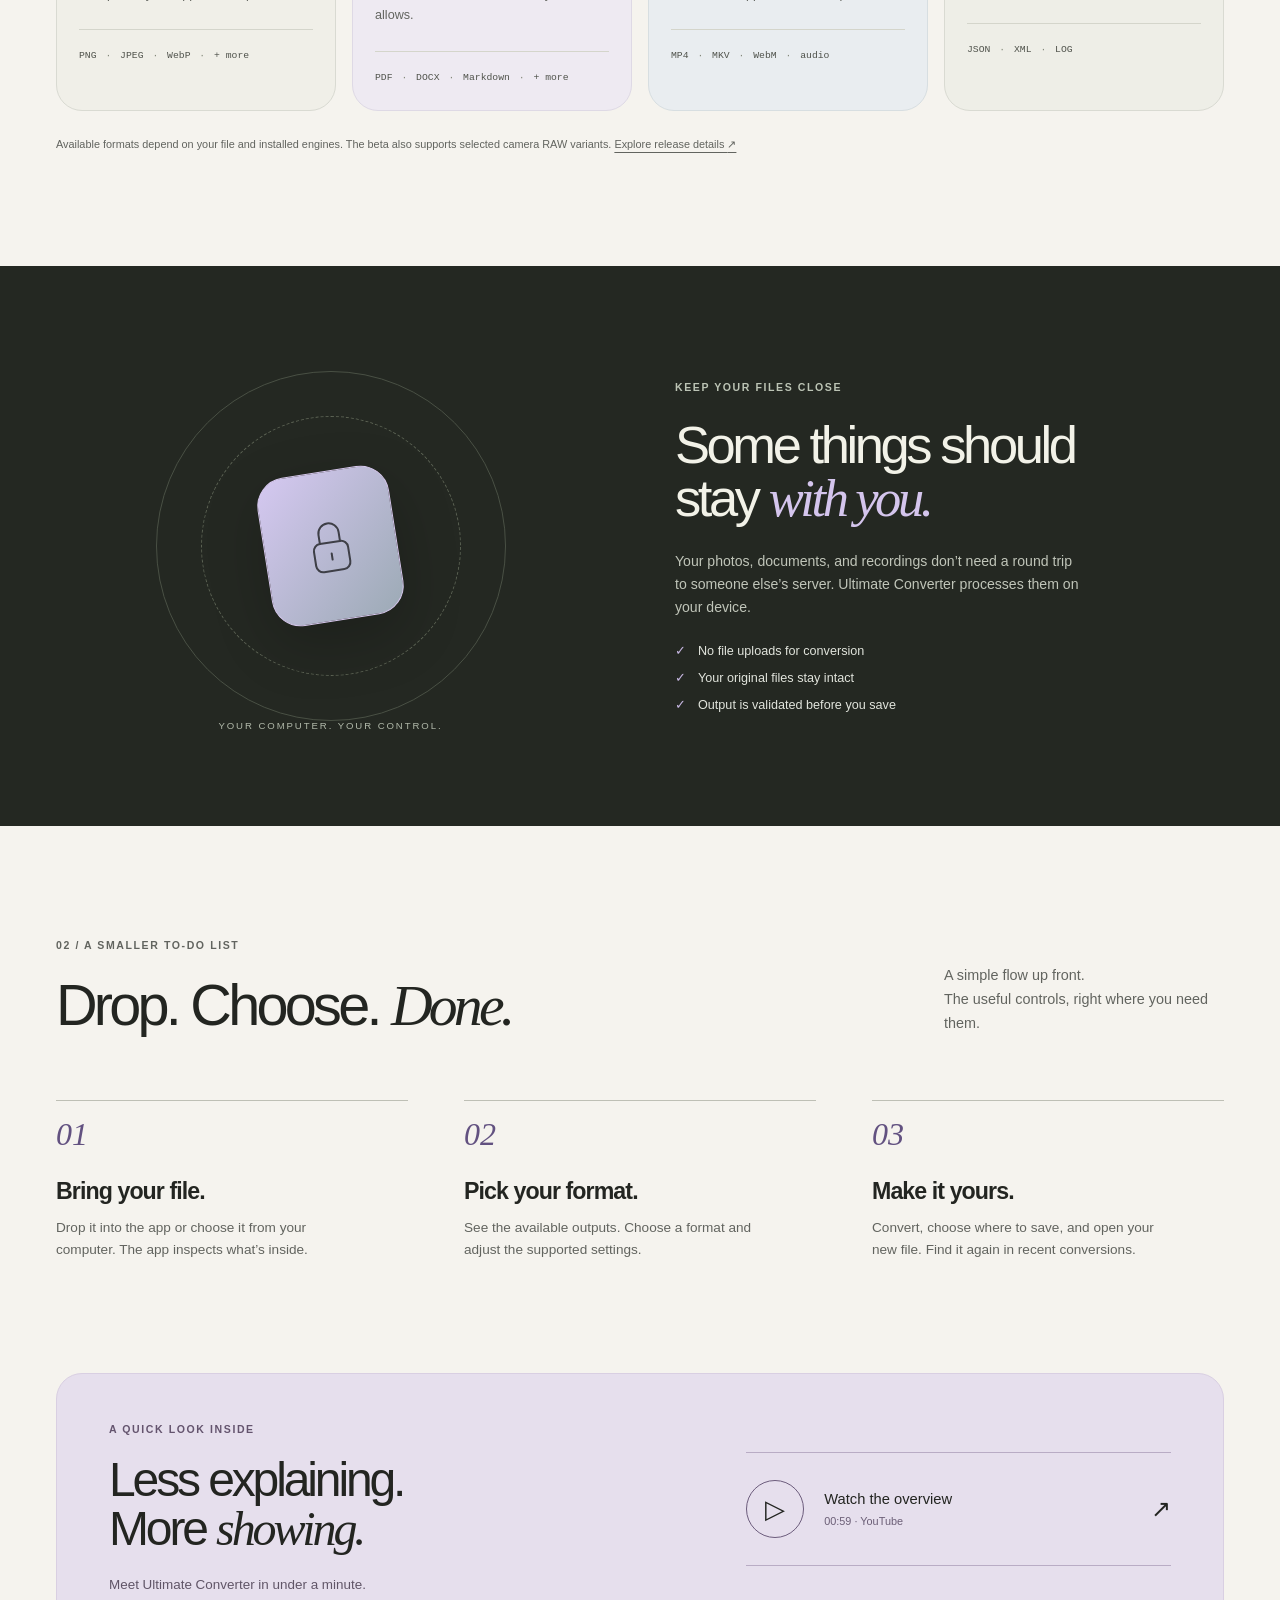
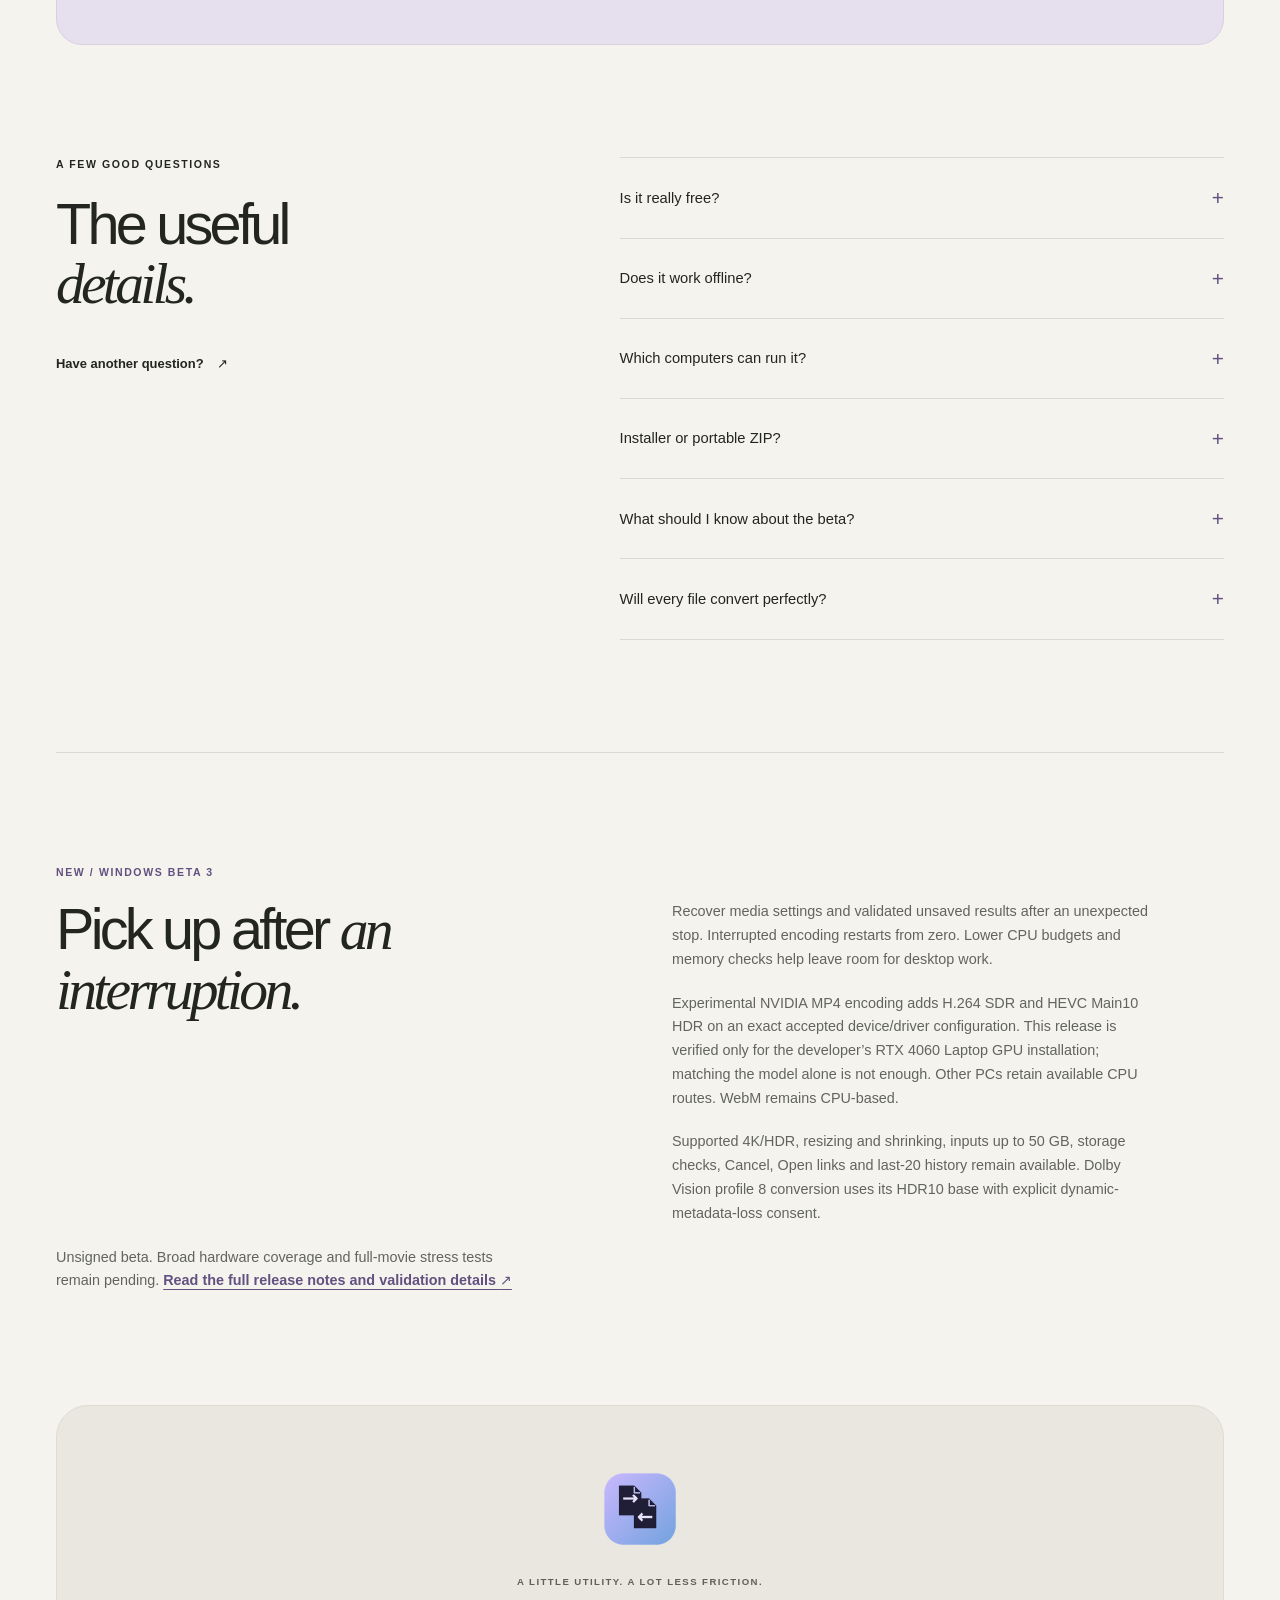
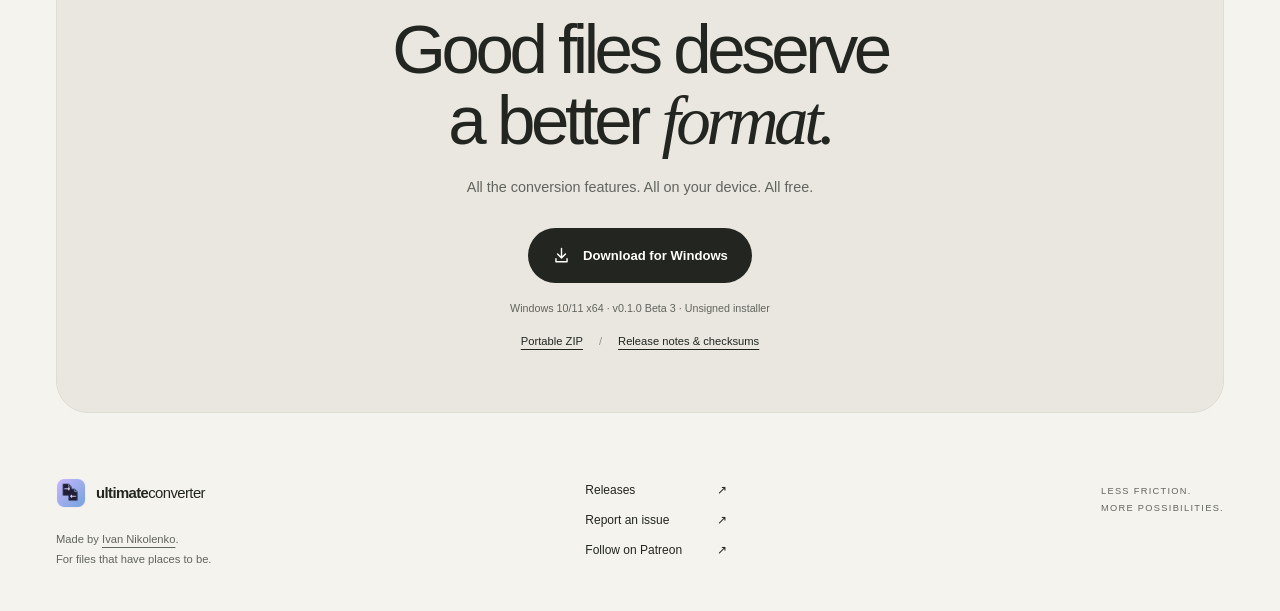
==== commit 500ed9b2: "Publish Beta 3 recovery downloads and scoped acceleration notes" ====
--- a/index.html
+++ b/index.html
@@ -31,8 +31,8 @@
         <div class="eyebrow availability"><span class="status-dot" aria-hidden="true"></span> MADE FOR YOUR WINDOWS DESKTOP</div>
         <h1 id="hero-title">Your files.<br>Your <em>device.</em></h1>
         <p class="hero-description">A different format. The same privacy.<br>Convert images, documents, audio, and video right on your computer.</p>
-        <div class="hero-actions"><a class="button primary" href="https://github.com/nilsenj/ultimate-converter/releases/download/v0.1.0-beta.2/Ultimate-Converter-0.1.0-beta.2-windows-x64-setup.exe"><svg viewBox="0 0 24 24" aria-hidden="true"><path d="M12 3v12m-5-5 5 5 5-5M5 16v4h14v-4"/></svg> Download for Windows</a><a class="text-link" href="#demo">See it in action <span aria-hidden="true">↗</span></a></div>
-        <p class="download-note">Free · Windows 10/11 x64 · v0.1.0 Beta 2<br><a href="https://github.com/nilsenj/ultimate-converter/releases/download/v0.1.0-beta.2/Ultimate-Converter-0.1.0-beta.2-windows-x64.zip">Prefer a portable ZIP?</a></p>
+        <div class="hero-actions"><a class="button primary" href="https://github.com/nilsenj/ultimate-converter/releases/download/v0.1.0-beta.3/Ultimate-Converter-0.1.0-beta.3-windows-x64-setup.exe"><svg viewBox="0 0 24 24" aria-hidden="true"><path d="M12 3v12m-5-5 5 5 5-5M5 16v4h14v-4"/></svg> Download for Windows</a><a class="text-link" href="#demo">See it in action <span aria-hidden="true">↗</span></a></div>
+        <p class="download-note">Free · Windows 10/11 x64 · v0.1.0 Beta 3<br><a href="https://github.com/nilsenj/ultimate-converter/releases/download/v0.1.0-beta.3/Ultimate-Converter-0.1.0-beta.3-windows-x64.zip">Prefer a portable ZIP?</a></p>
       </div>
       <figure class="hero-visual">
         <div class="visual-orbit" aria-hidden="true"></div>
@@ -51,7 +51,7 @@
         <article class="feature-card media-card"><div class="card-top"><span class="category-icon" aria-hidden="true">▷</span><span class="card-number">03</span></div><div class="format-art media-art" aria-hidden="true"><div class="wave"><i></i><i></i><i></i><i></i><i></i><i></i><i></i><i></i><i></i><i></i><i></i><i></i><i></i><i></i><i></i><i></i><i></i></div><span class="format-chip">audio <b>↗</b> video</span></div><h3>More ways to press play.</h3><p>Convert audio or video, keep supported HDR, or tone-map HDR to SDR. Resize and shrink supported videos up to 4K.</p><div class="formats">MP4 <span>·</span> MKV <span>·</span> WebM <span>·</span> audio</div></article>
         <article class="feature-card text-card"><div class="card-top"><span class="category-icon code-icon" aria-hidden="true">{ }</span><span class="card-number">04</span></div><div class="format-art code-art" aria-hidden="true"><div class="code-lines"><span>{</span><p>“a little more”:</p><p>&nbsp;&nbsp;“structure”</p><span>}</span></div><span class="format-chip">.json <b>↗</b> .xml</span></div><h3>A little more structure.</h3><p>Format or minify JSON and XML. Convert with an explicit typed mapping, and export plain-text logs.</p><div class="formats">JSON <span>·</span> XML <span>·</span> LOG</div></article>
       </div>
-      <p class="feature-footnote">Available formats depend on your file and installed engines. The beta also supports selected camera RAW variants. <a href="https://github.com/nilsenj/ultimate-converter/releases/tag/v0.1.0-beta.2">Explore release details <span aria-hidden="true">↗</span></a></p>
+      <p class="feature-footnote">Available formats depend on your file and installed engines. The beta also supports selected camera RAW variants. <a href="https://github.com/nilsenj/ultimate-converter/releases/tag/v0.1.0-beta.3">Explore release details <span aria-hidden="true">↗</span></a></p>
     </section>
 
     <section class="privacy-section" aria-labelledby="privacy-title"><div class="privacy-inner wrap"><div class="privacy-art" aria-hidden="true"><div class="privacy-ring ring-outer"></div><div class="privacy-ring ring-inner"></div><div class="lock-tile"><svg viewBox="0 0 64 64"><rect x="15" y="28" width="34" height="28" rx="7"/><path d="M22 28V19a10 10 0 0 1 20 0v9M32 39v6"/></svg></div><span class="privacy-caption">YOUR COMPUTER. YOUR CONTROL.</span></div><div class="privacy-copy"><p class="eyebrow">KEEP YOUR FILES CLOSE</p><h2 id="privacy-title">Some things should<br>stay <em>with you.</em></h2><p>Your photos, documents, and recordings don’t need a round trip to someone else’s server. Ultimate Converter processes them on your device.</p><ul><li>No file uploads for conversion</li><li>Your original files stay intact</li><li>Output is validated before you save</li></ul></div></div></section>
@@ -69,9 +69,9 @@
       <details><summary>Will every file convert perfectly?<span aria-hidden="true">+</span></summary><p>Some conversions are lossy, and formats have different limits. Complex PDF layouts can change, and scanned PDFs have no OCR in this beta. Still-image conversions are limited to 32 MiB and 4 million pixels. Animated images, encrypted documents, and unsupported codecs or RAW variants may be rejected. HDR supports PQ/HLG and Dolby Vision profile 8 with an HDR10-compatible base layer. Re-encoding that base discards dynamic metadata with your consent; supported HEVC copying to MKV preserves it. Size goals may fail safely if they cannot be met. Full-length 50 GB stress tests and HDR-screen fidelity checks remain pending. JSON/XML conversion uses the app’s typed mapping. Keep your originals and review important outputs.</p></details>
     </div></section>
 
-    <section id="release-notes" class="section wrap" aria-labelledby="release-title"><p class="eyebrow">NEW / WINDOWS BETA 2</p><h2 id="release-title">HDR. Smaller files. <em>Your choice.</em></h2><p>Keep supported HDR in 10-bit WebM, or convert it to SDR MP4/WebM for ordinary screens. Choose original resolution, 1080p or 720p, then adjust quality or set a size goal.</p><p>Supported Dolby Vision profile 8 video can use its HDR10 base for conversion, or preserve verified metadata through unchanged HEVC copying to MKV. Windows media inputs can reach 50 GB, with storage checks, progress and Cancel. Your saved files stay a click away in the last-20 history.</p><p>Unsigned beta. Supported modes and codecs have limits; shrinking is not guaranteed. <a href="https://github.com/nilsenj/ultimate-converter/releases/tag/v0.1.0-beta.2">Read the full release notes and validation details <span aria-hidden="true">↗</span></a></p></section>
+    <section id="release-notes" class="section wrap" aria-labelledby="release-title"><p class="eyebrow">NEW / WINDOWS BETA 3</p><h2 id="release-title">Pick up after <em>an interruption.</em></h2><p>Recover media settings and validated unsaved results after an unexpected stop. Interrupted encoding restarts from zero. Lower CPU budgets and memory checks help leave room for desktop work.</p><p>Experimental NVIDIA MP4 encoding adds H.264 SDR and HEVC Main10 HDR on an exact accepted device/driver configuration. This release is verified only for the developer’s RTX 4060 Laptop GPU installation; matching the model alone is not enough. Other PCs retain available CPU routes. WebM remains CPU-based.</p><p>Supported 4K/HDR, resizing and shrinking, inputs up to 50 GB, storage checks, Cancel, Open links and last-20 history remain available. Dolby Vision profile 8 conversion uses its HDR10 base with explicit dynamic-metadata-loss consent.</p><p>Unsigned beta. Broad hardware coverage and full-movie stress tests remain pending. <a href="https://github.com/nilsenj/ultimate-converter/releases/tag/v0.1.0-beta.3">Read the full release notes and validation details <span aria-hidden="true">↗</span></a></p></section>
 
-    <section id="download" class="download-section wrap" aria-labelledby="download-title"><div class="download-inner"><img src="assets/app-icon.png" width="76" height="76" alt="" loading="lazy"><p class="eyebrow">A LITTLE UTILITY. A LOT LESS FRICTION.</p><h2 id="download-title">Good files deserve<br>a better <em>format.</em></h2><p>All the conversion features. All on your device. All free.</p><a class="button primary" href="https://github.com/nilsenj/ultimate-converter/releases/download/v0.1.0-beta.2/Ultimate-Converter-0.1.0-beta.2-windows-x64-setup.exe"><svg viewBox="0 0 24 24" aria-hidden="true"><path d="M12 3v12m-5-5 5 5 5-5M5 16v4h14v-4"/></svg> Download for Windows</a><p class="download-note">Windows 10/11 x64 · v0.1.0 Beta 2 · Unsigned installer</p><div class="download-alternatives"><a href="https://github.com/nilsenj/ultimate-converter/releases/download/v0.1.0-beta.2/Ultimate-Converter-0.1.0-beta.2-windows-x64.zip">Portable ZIP</a><span aria-hidden="true">/</span><a href="https://github.com/nilsenj/ultimate-converter/releases/tag/v0.1.0-beta.2">Release notes &amp; checksums</a></div></div></section>
+    <section id="download" class="download-section wrap" aria-labelledby="download-title"><div class="download-inner"><img src="assets/app-icon.png" width="76" height="76" alt="" loading="lazy"><p class="eyebrow">A LITTLE UTILITY. A LOT LESS FRICTION.</p><h2 id="download-title">Good files deserve<br>a better <em>format.</em></h2><p>All the conversion features. All on your device. All free.</p><a class="button primary" href="https://github.com/nilsenj/ultimate-converter/releases/download/v0.1.0-beta.3/Ultimate-Converter-0.1.0-beta.3-windows-x64-setup.exe"><svg viewBox="0 0 24 24" aria-hidden="true"><path d="M12 3v12m-5-5 5 5 5-5M5 16v4h14v-4"/></svg> Download for Windows</a><p class="download-note">Windows 10/11 x64 · v0.1.0 Beta 3 · Unsigned installer</p><div class="download-alternatives"><a href="https://github.com/nilsenj/ultimate-converter/releases/download/v0.1.0-beta.3/Ultimate-Converter-0.1.0-beta.3-windows-x64.zip">Portable ZIP</a><span aria-hidden="true">/</span><a href="https://github.com/nilsenj/ultimate-converter/releases/tag/v0.1.0-beta.3">Release notes &amp; checksums</a></div></div></section>
   </main>
   <footer class="site-footer wrap"><div><a class="brand" href="./"><img src="assets/app-icon.png" width="30" height="30" alt=""><span>ultimate<span class="brand-light">converter</span></span></a><p>Made by <a href="https://github.com/nilsenj">Ivan Nikolenko</a>.<br>For files that have places to be.</p></div><nav aria-label="Footer"><a href="https://github.com/nilsenj/ultimate-converter/releases">Releases <span aria-hidden="true">↗</span></a><a href="https://github.com/nilsenj/ultimate-converter/issues">Report an issue <span aria-hidden="true">↗</span></a><a href="https://www.patreon.com/c/u4982665">Follow on Patreon <span aria-hidden="true">↗</span></a></nav><span class="footer-note">LESS FRICTION.<br>MORE POSSIBILITIES.</span></footer>
 </body>
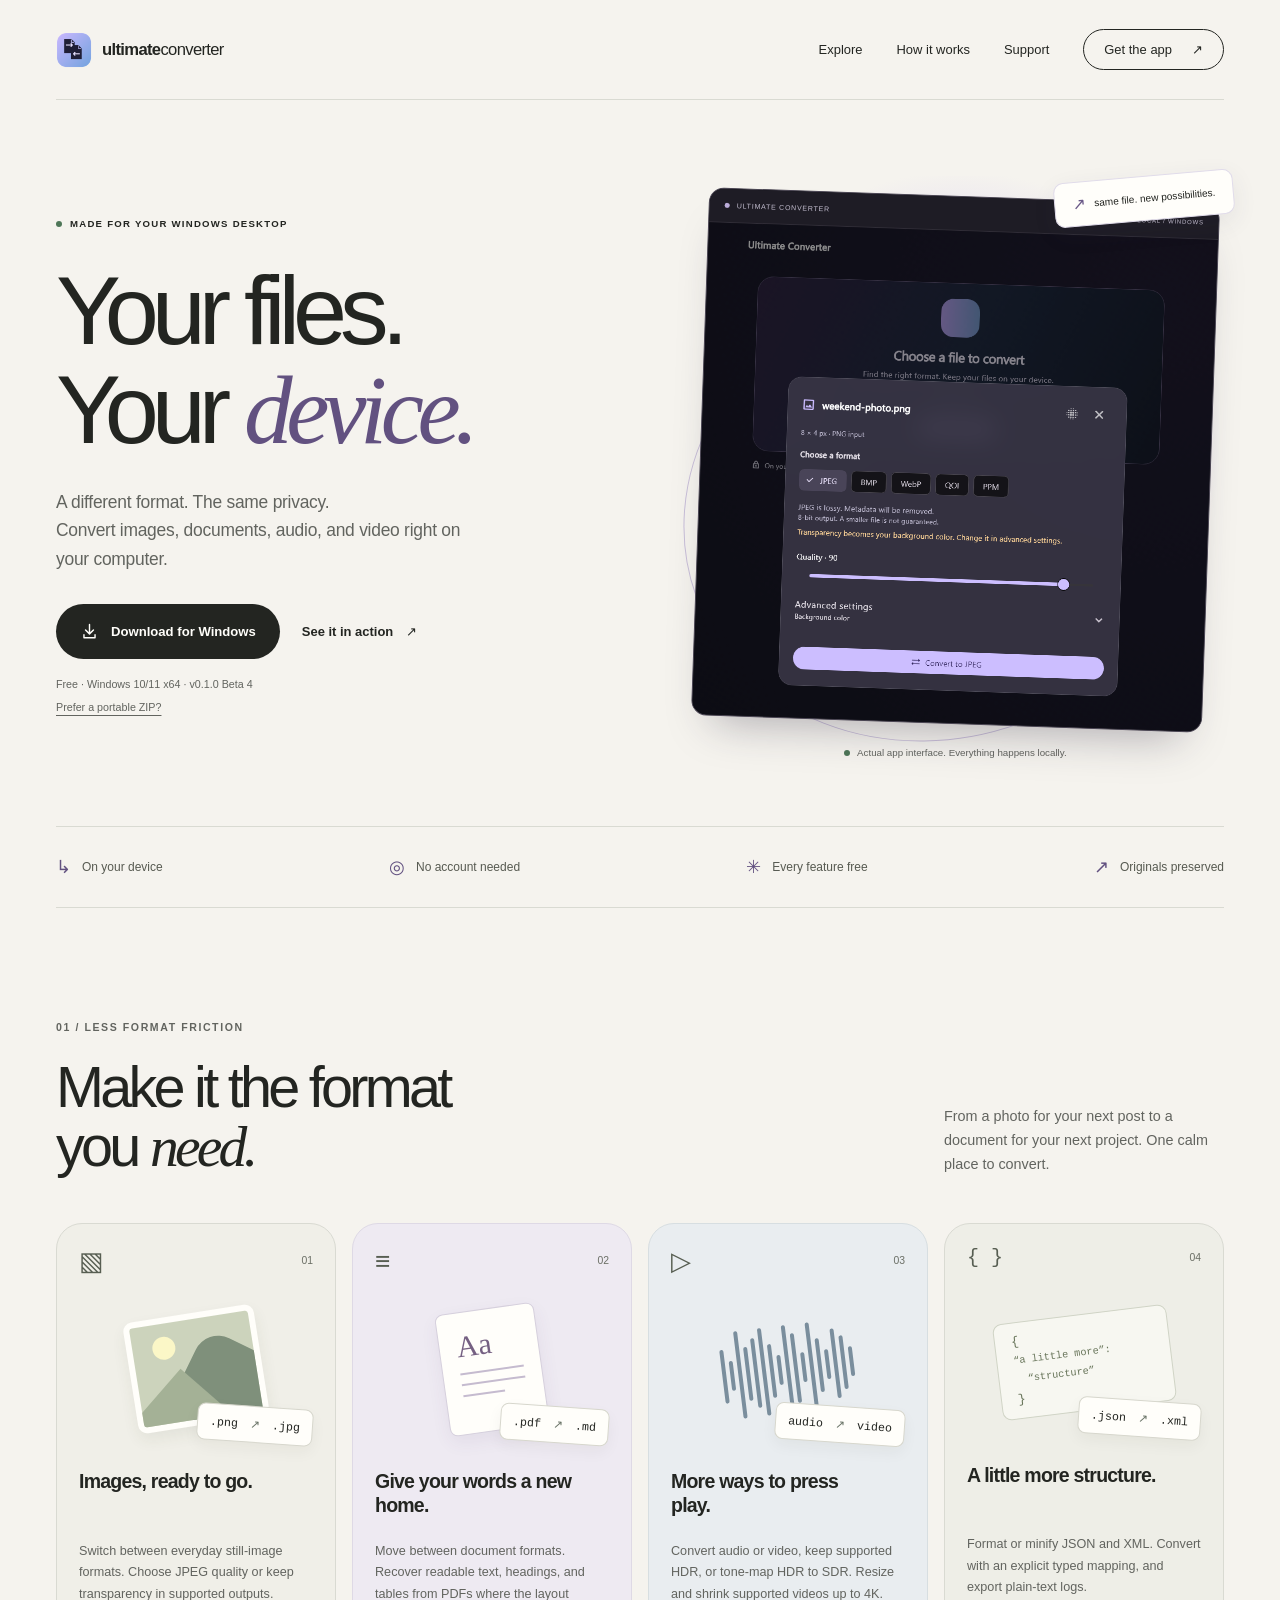
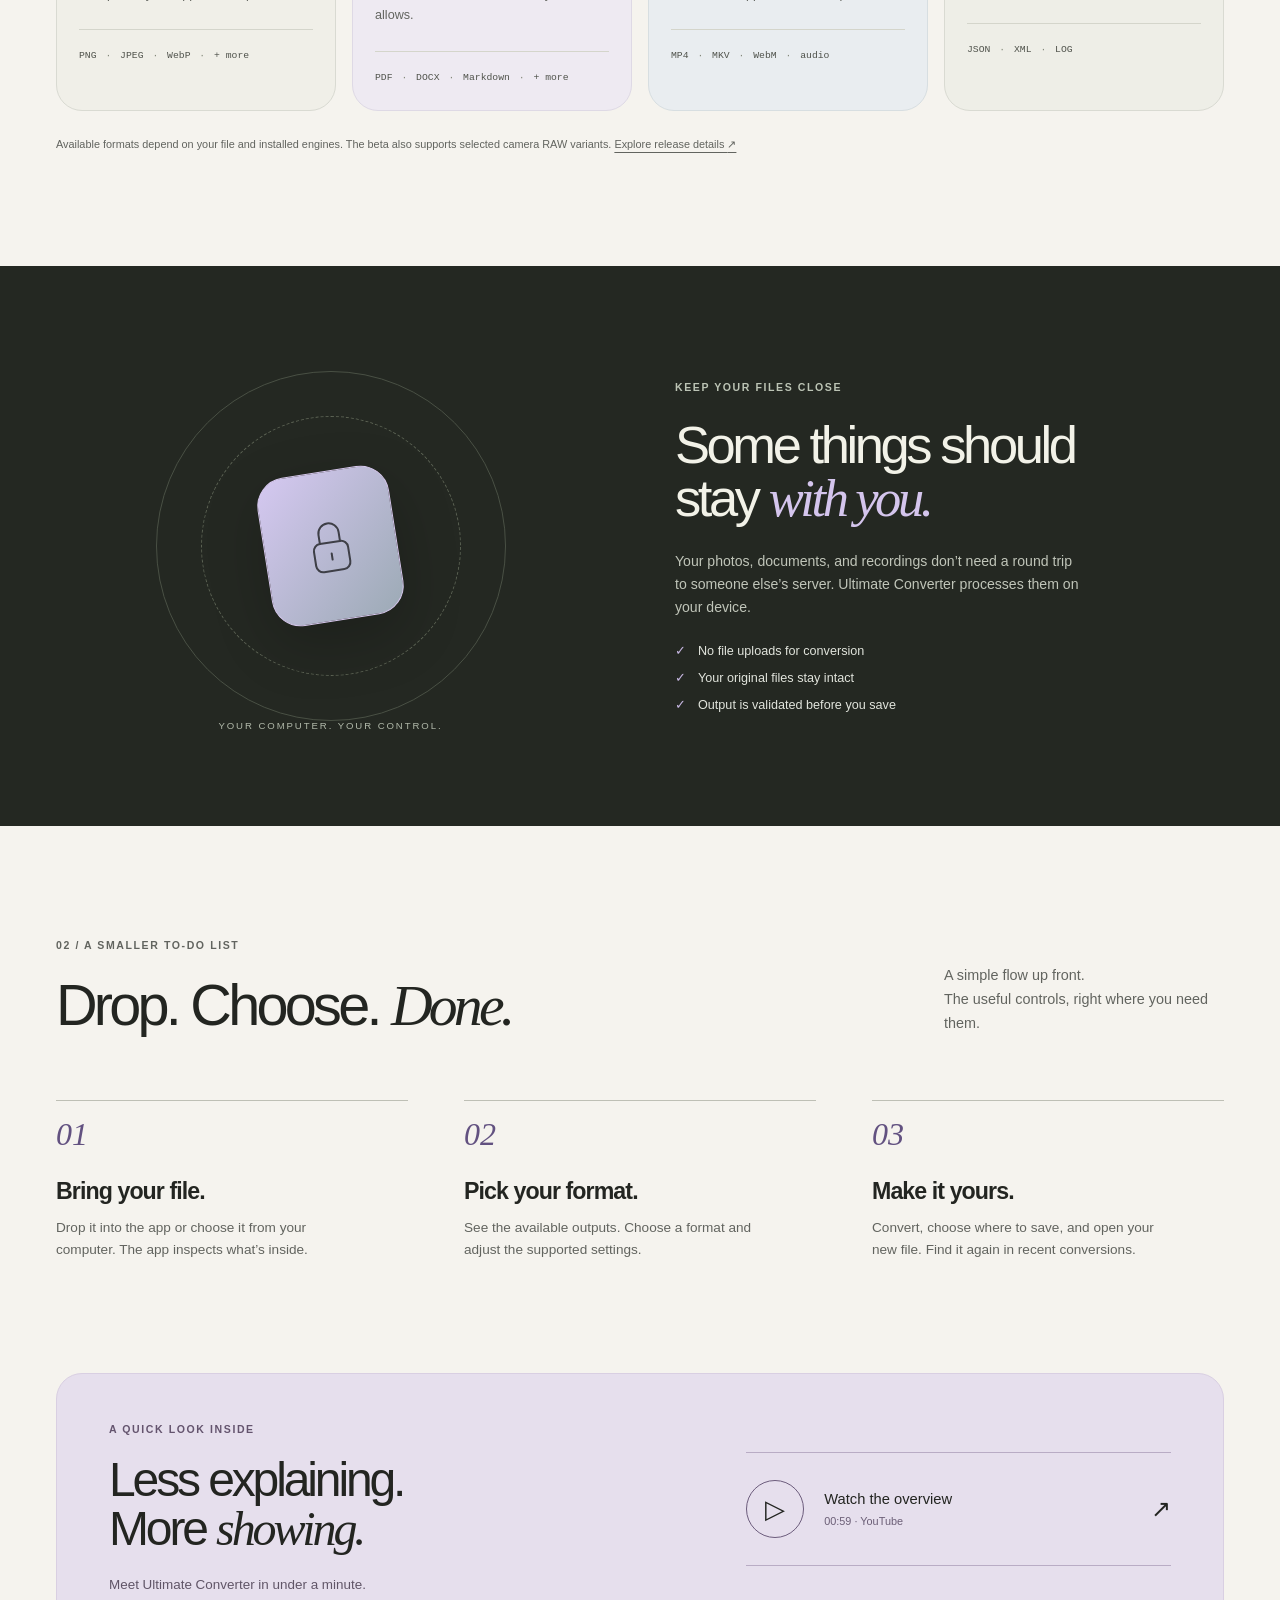
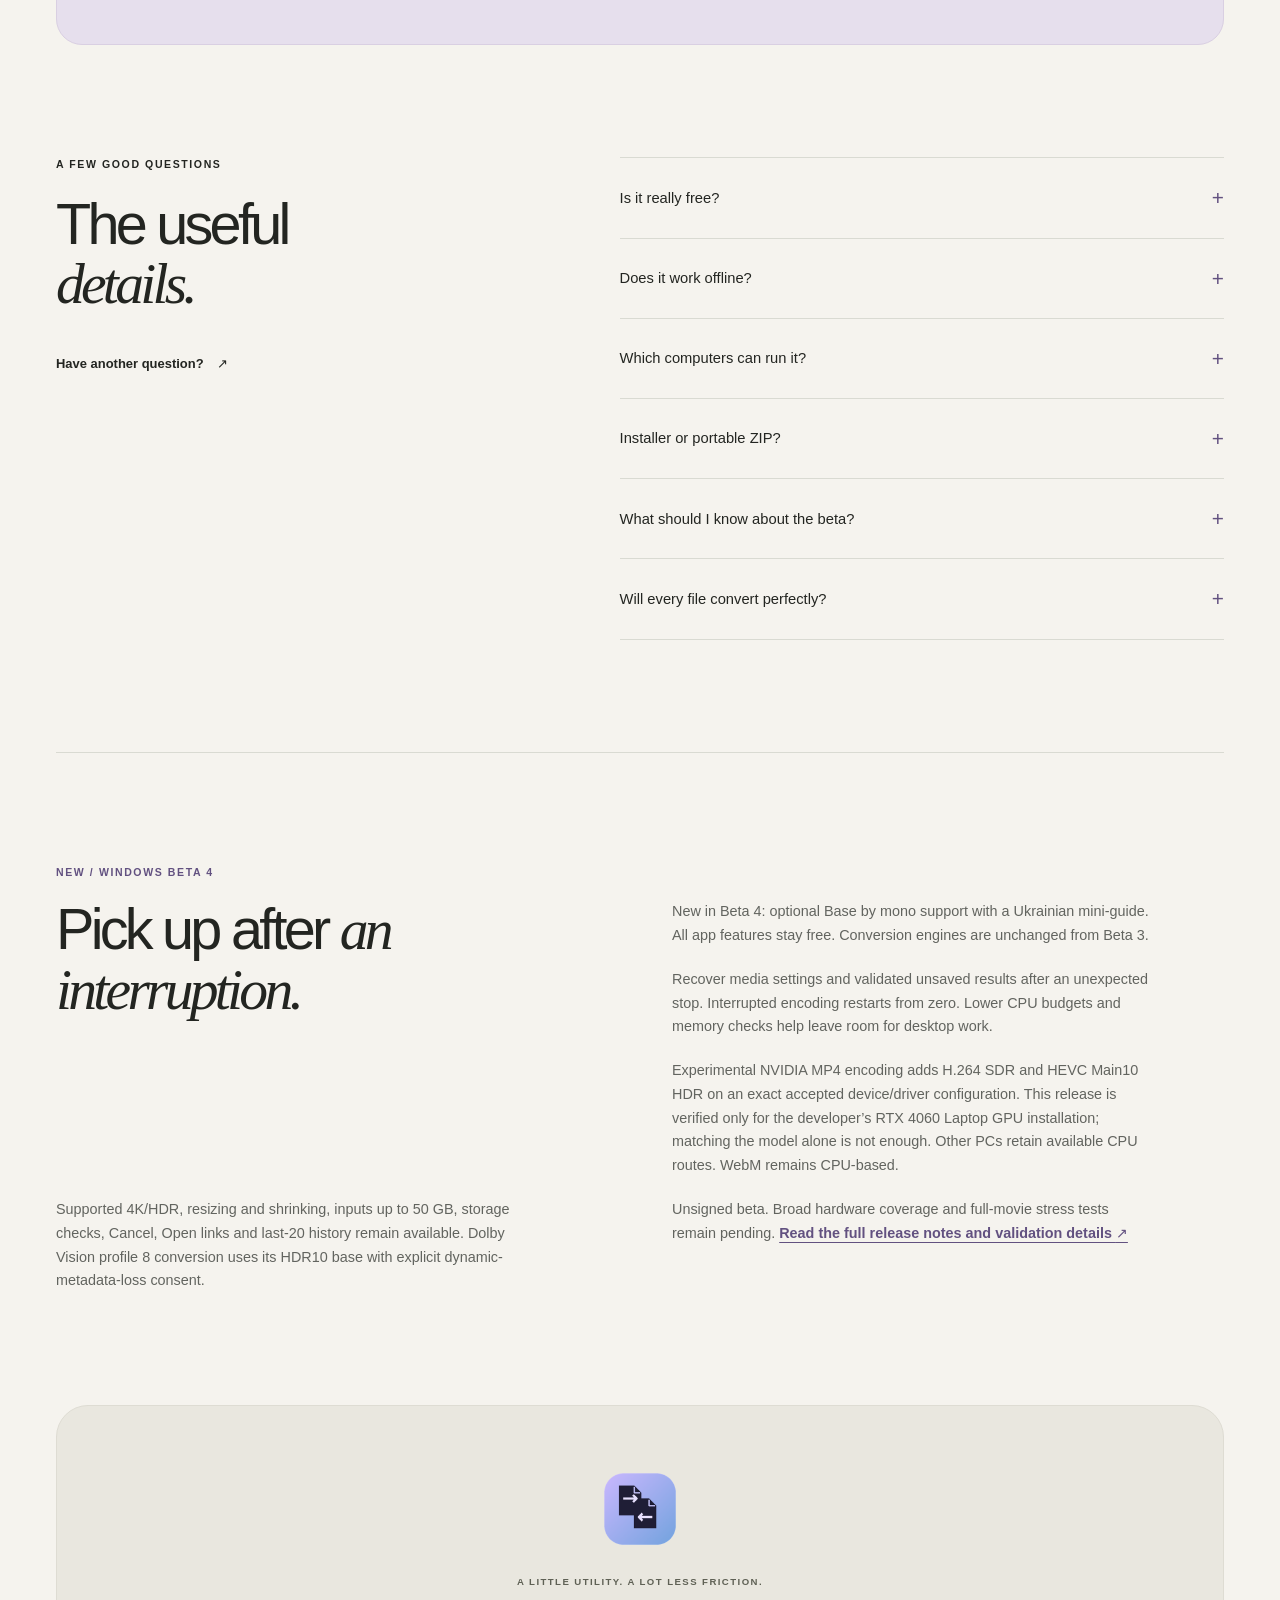
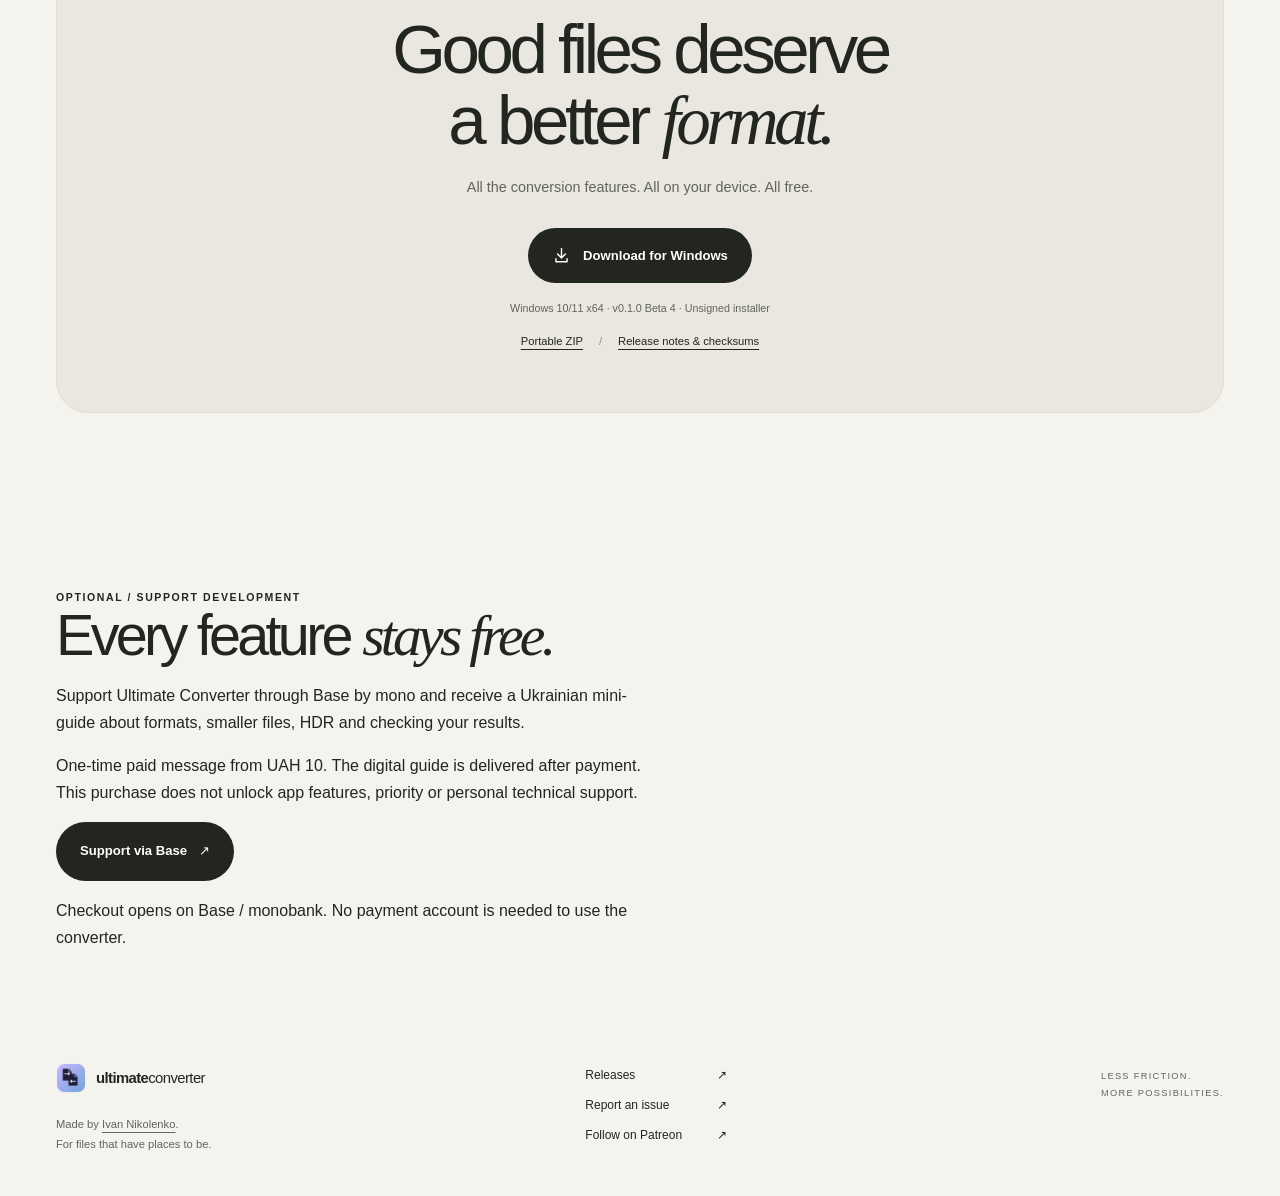
==== commit 463a3e5b: "Publish Beta 4 and optional Base guide support" ====
--- a/index.html
+++ b/index.html
@@ -23,7 +23,7 @@
   <a class="skip" href="#main">Skip to content</a>
   <header class="site-header wrap">
     <a class="brand" href="./" aria-label="Ultimate Converter home"><img src="assets/app-icon.png" width="36" height="36" alt=""><span>ultimate<span class="brand-light">converter</span></span></a>
-    <nav aria-label="Main navigation"><a href="#features">Explore</a><a href="#how-it-works">How it works</a><a class="nav-download" href="#download">Get the app <span aria-hidden="true">↗</span></a></nav>
+    <nav aria-label="Main navigation"><a href="#features">Explore</a><a href="#how-it-works">How it works</a><a href="#support">Support</a><a class="nav-download" href="#download">Get the app <span aria-hidden="true">↗</span></a></nav>
   </header>
   <main id="main">
     <section class="hero wrap" aria-labelledby="hero-title">
@@ -31,8 +31,8 @@
         <div class="eyebrow availability"><span class="status-dot" aria-hidden="true"></span> MADE FOR YOUR WINDOWS DESKTOP</div>
         <h1 id="hero-title">Your files.<br>Your <em>device.</em></h1>
         <p class="hero-description">A different format. The same privacy.<br>Convert images, documents, audio, and video right on your computer.</p>
-        <div class="hero-actions"><a class="button primary" href="https://github.com/nilsenj/ultimate-converter/releases/download/v0.1.0-beta.3/Ultimate-Converter-0.1.0-beta.3-windows-x64-setup.exe"><svg viewBox="0 0 24 24" aria-hidden="true"><path d="M12 3v12m-5-5 5 5 5-5M5 16v4h14v-4"/></svg> Download for Windows</a><a class="text-link" href="#demo">See it in action <span aria-hidden="true">↗</span></a></div>
-        <p class="download-note">Free · Windows 10/11 x64 · v0.1.0 Beta 3<br><a href="https://github.com/nilsenj/ultimate-converter/releases/download/v0.1.0-beta.3/Ultimate-Converter-0.1.0-beta.3-windows-x64.zip">Prefer a portable ZIP?</a></p>
+        <div class="hero-actions"><a class="button primary" href="https://github.com/nilsenj/ultimate-converter/releases/download/v0.1.0-beta.4/Ultimate-Converter-0.1.0-beta.4-windows-x64-setup.exe"><svg viewBox="0 0 24 24" aria-hidden="true"><path d="M12 3v12m-5-5 5 5 5-5M5 16v4h14v-4"/></svg> Download for Windows</a><a class="text-link" href="#demo">See it in action <span aria-hidden="true">↗</span></a></div>
+        <p class="download-note">Free · Windows 10/11 x64 · v0.1.0 Beta 4<br><a href="https://github.com/nilsenj/ultimate-converter/releases/download/v0.1.0-beta.4/Ultimate-Converter-0.1.0-beta.4-windows-x64.zip">Prefer a portable ZIP?</a></p>
       </div>
       <figure class="hero-visual">
         <div class="visual-orbit" aria-hidden="true"></div>
@@ -51,7 +51,7 @@
         <article class="feature-card media-card"><div class="card-top"><span class="category-icon" aria-hidden="true">▷</span><span class="card-number">03</span></div><div class="format-art media-art" aria-hidden="true"><div class="wave"><i></i><i></i><i></i><i></i><i></i><i></i><i></i><i></i><i></i><i></i><i></i><i></i><i></i><i></i><i></i><i></i><i></i></div><span class="format-chip">audio <b>↗</b> video</span></div><h3>More ways to press play.</h3><p>Convert audio or video, keep supported HDR, or tone-map HDR to SDR. Resize and shrink supported videos up to 4K.</p><div class="formats">MP4 <span>·</span> MKV <span>·</span> WebM <span>·</span> audio</div></article>
         <article class="feature-card text-card"><div class="card-top"><span class="category-icon code-icon" aria-hidden="true">{ }</span><span class="card-number">04</span></div><div class="format-art code-art" aria-hidden="true"><div class="code-lines"><span>{</span><p>“a little more”:</p><p>&nbsp;&nbsp;“structure”</p><span>}</span></div><span class="format-chip">.json <b>↗</b> .xml</span></div><h3>A little more structure.</h3><p>Format or minify JSON and XML. Convert with an explicit typed mapping, and export plain-text logs.</p><div class="formats">JSON <span>·</span> XML <span>·</span> LOG</div></article>
       </div>
-      <p class="feature-footnote">Available formats depend on your file and installed engines. The beta also supports selected camera RAW variants. <a href="https://github.com/nilsenj/ultimate-converter/releases/tag/v0.1.0-beta.3">Explore release details <span aria-hidden="true">↗</span></a></p>
+      <p class="feature-footnote">Available formats depend on your file and installed engines. The beta also supports selected camera RAW variants. <a href="https://github.com/nilsenj/ultimate-converter/releases/tag/v0.1.0-beta.4">Explore release details <span aria-hidden="true">↗</span></a></p>
     </section>
 
     <section class="privacy-section" aria-labelledby="privacy-title"><div class="privacy-inner wrap"><div class="privacy-art" aria-hidden="true"><div class="privacy-ring ring-outer"></div><div class="privacy-ring ring-inner"></div><div class="lock-tile"><svg viewBox="0 0 64 64"><rect x="15" y="28" width="34" height="28" rx="7"/><path d="M22 28V19a10 10 0 0 1 20 0v9M32 39v6"/></svg></div><span class="privacy-caption">YOUR COMPUTER. YOUR CONTROL.</span></div><div class="privacy-copy"><p class="eyebrow">KEEP YOUR FILES CLOSE</p><h2 id="privacy-title">Some things should<br>stay <em>with you.</em></h2><p>Your photos, documents, and recordings don’t need a round trip to someone else’s server. Ultimate Converter processes them on your device.</p><ul><li>No file uploads for conversion</li><li>Your original files stay intact</li><li>Output is validated before you save</li></ul></div></div></section>
@@ -69,9 +69,10 @@
       <details><summary>Will every file convert perfectly?<span aria-hidden="true">+</span></summary><p>Some conversions are lossy, and formats have different limits. Complex PDF layouts can change, and scanned PDFs have no OCR in this beta. Still-image conversions are limited to 32 MiB and 4 million pixels. Animated images, encrypted documents, and unsupported codecs or RAW variants may be rejected. HDR supports PQ/HLG and Dolby Vision profile 8 with an HDR10-compatible base layer. Re-encoding that base discards dynamic metadata with your consent; supported HEVC copying to MKV preserves it. Size goals may fail safely if they cannot be met. Full-length 50 GB stress tests and HDR-screen fidelity checks remain pending. JSON/XML conversion uses the app’s typed mapping. Keep your originals and review important outputs.</p></details>
     </div></section>
 
-    <section id="release-notes" class="section wrap" aria-labelledby="release-title"><p class="eyebrow">NEW / WINDOWS BETA 3</p><h2 id="release-title">Pick up after <em>an interruption.</em></h2><p>Recover media settings and validated unsaved results after an unexpected stop. Interrupted encoding restarts from zero. Lower CPU budgets and memory checks help leave room for desktop work.</p><p>Experimental NVIDIA MP4 encoding adds H.264 SDR and HEVC Main10 HDR on an exact accepted device/driver configuration. This release is verified only for the developer’s RTX 4060 Laptop GPU installation; matching the model alone is not enough. Other PCs retain available CPU routes. WebM remains CPU-based.</p><p>Supported 4K/HDR, resizing and shrinking, inputs up to 50 GB, storage checks, Cancel, Open links and last-20 history remain available. Dolby Vision profile 8 conversion uses its HDR10 base with explicit dynamic-metadata-loss consent.</p><p>Unsigned beta. Broad hardware coverage and full-movie stress tests remain pending. <a href="https://github.com/nilsenj/ultimate-converter/releases/tag/v0.1.0-beta.3">Read the full release notes and validation details <span aria-hidden="true">↗</span></a></p></section>
+    <section id="release-notes" class="section wrap" aria-labelledby="release-title"><p class="eyebrow">NEW / WINDOWS BETA 4</p><h2 id="release-title">Pick up after <em>an interruption.</em></h2><p>New in Beta 4: optional Base by mono support with a Ukrainian mini-guide. All app features stay free. Conversion engines are unchanged from Beta 3.</p><p>Recover media settings and validated unsaved results after an unexpected stop. Interrupted encoding restarts from zero. Lower CPU budgets and memory checks help leave room for desktop work.</p><p>Experimental NVIDIA MP4 encoding adds H.264 SDR and HEVC Main10 HDR on an exact accepted device/driver configuration. This release is verified only for the developer’s RTX 4060 Laptop GPU installation; matching the model alone is not enough. Other PCs retain available CPU routes. WebM remains CPU-based.</p><p>Supported 4K/HDR, resizing and shrinking, inputs up to 50 GB, storage checks, Cancel, Open links and last-20 history remain available. Dolby Vision profile 8 conversion uses its HDR10 base with explicit dynamic-metadata-loss consent.</p><p>Unsigned beta. Broad hardware coverage and full-movie stress tests remain pending. <a href="https://github.com/nilsenj/ultimate-converter/releases/tag/v0.1.0-beta.4">Read the full release notes and validation details <span aria-hidden="true">↗</span></a></p></section>
 
-    <section id="download" class="download-section wrap" aria-labelledby="download-title"><div class="download-inner"><img src="assets/app-icon.png" width="76" height="76" alt="" loading="lazy"><p class="eyebrow">A LITTLE UTILITY. A LOT LESS FRICTION.</p><h2 id="download-title">Good files deserve<br>a better <em>format.</em></h2><p>All the conversion features. All on your device. All free.</p><a class="button primary" href="https://github.com/nilsenj/ultimate-converter/releases/download/v0.1.0-beta.3/Ultimate-Converter-0.1.0-beta.3-windows-x64-setup.exe"><svg viewBox="0 0 24 24" aria-hidden="true"><path d="M12 3v12m-5-5 5 5 5-5M5 16v4h14v-4"/></svg> Download for Windows</a><p class="download-note">Windows 10/11 x64 · v0.1.0 Beta 3 · Unsigned installer</p><div class="download-alternatives"><a href="https://github.com/nilsenj/ultimate-converter/releases/download/v0.1.0-beta.3/Ultimate-Converter-0.1.0-beta.3-windows-x64.zip">Portable ZIP</a><span aria-hidden="true">/</span><a href="https://github.com/nilsenj/ultimate-converter/releases/tag/v0.1.0-beta.3">Release notes &amp; checksums</a></div></div></section>
+    <section id="download" class="download-section wrap" aria-labelledby="download-title"><div class="download-inner"><img src="assets/app-icon.png" width="76" height="76" alt="" loading="lazy"><p class="eyebrow">A LITTLE UTILITY. A LOT LESS FRICTION.</p><h2 id="download-title">Good files deserve<br>a better <em>format.</em></h2><p>All the conversion features. All on your device. All free.</p><a class="button primary" href="https://github.com/nilsenj/ultimate-converter/releases/download/v0.1.0-beta.4/Ultimate-Converter-0.1.0-beta.4-windows-x64-setup.exe"><svg viewBox="0 0 24 24" aria-hidden="true"><path d="M12 3v12m-5-5 5 5 5-5M5 16v4h14v-4"/></svg> Download for Windows</a><p class="download-note">Windows 10/11 x64 · v0.1.0 Beta 4 · Unsigned installer</p><div class="download-alternatives"><a href="https://github.com/nilsenj/ultimate-converter/releases/download/v0.1.0-beta.4/Ultimate-Converter-0.1.0-beta.4-windows-x64.zip">Portable ZIP</a><span aria-hidden="true">/</span><a href="https://github.com/nilsenj/ultimate-converter/releases/tag/v0.1.0-beta.4">Release notes &amp; checksums</a></div></div></section>
+    <section id="support" class="section wrap" aria-labelledby="support-title"><p class="eyebrow">OPTIONAL / SUPPORT DEVELOPMENT</p><h2 id="support-title">Every feature <em>stays free.</em></h2><p>Support Ultimate Converter through Base by mono and receive a Ukrainian mini-guide about formats, smaller files, HDR and checking your results.</p><p>One-time paid message from UAH 10. The digital guide is delivered after payment. This purchase does not unlock app features, priority or personal technical support.</p><p><a class="button primary" href="https://base.monobank.ua/Ck8dMrxpTM4C44">Support via Base <span aria-hidden="true">↗</span></a></p><p>Checkout opens on Base / monobank. No payment account is needed to use the converter.</p></section>
   </main>
   <footer class="site-footer wrap"><div><a class="brand" href="./"><img src="assets/app-icon.png" width="30" height="30" alt=""><span>ultimate<span class="brand-light">converter</span></span></a><p>Made by <a href="https://github.com/nilsenj">Ivan Nikolenko</a>.<br>For files that have places to be.</p></div><nav aria-label="Footer"><a href="https://github.com/nilsenj/ultimate-converter/releases">Releases <span aria-hidden="true">↗</span></a><a href="https://github.com/nilsenj/ultimate-converter/issues">Report an issue <span aria-hidden="true">↗</span></a><a href="https://www.patreon.com/c/u4982665">Follow on Patreon <span aria-hidden="true">↗</span></a></nav><span class="footer-note">LESS FRICTION.<br>MORE POSSIBILITIES.</span></footer>
 </body>
--- a/assets/site.css
+++ b/assets/site.css
@@ -1272,3 +1272,5 @@
 h1,h2,h3,.brand{overflow-wrap:anywhere}
 .button{max-width:100%}
 @media(max-width:760px){.site-header{flex-wrap:wrap;padding-block:18px}.hero-copy{width:100%}.availability{flex-wrap:wrap}.demo-link{flex-wrap:wrap}.feature-card .format-art{overflow:hidden}}
+
+#support p:not(.eyebrow){max-width:68ch;line-height:1.7;margin-top:16px}
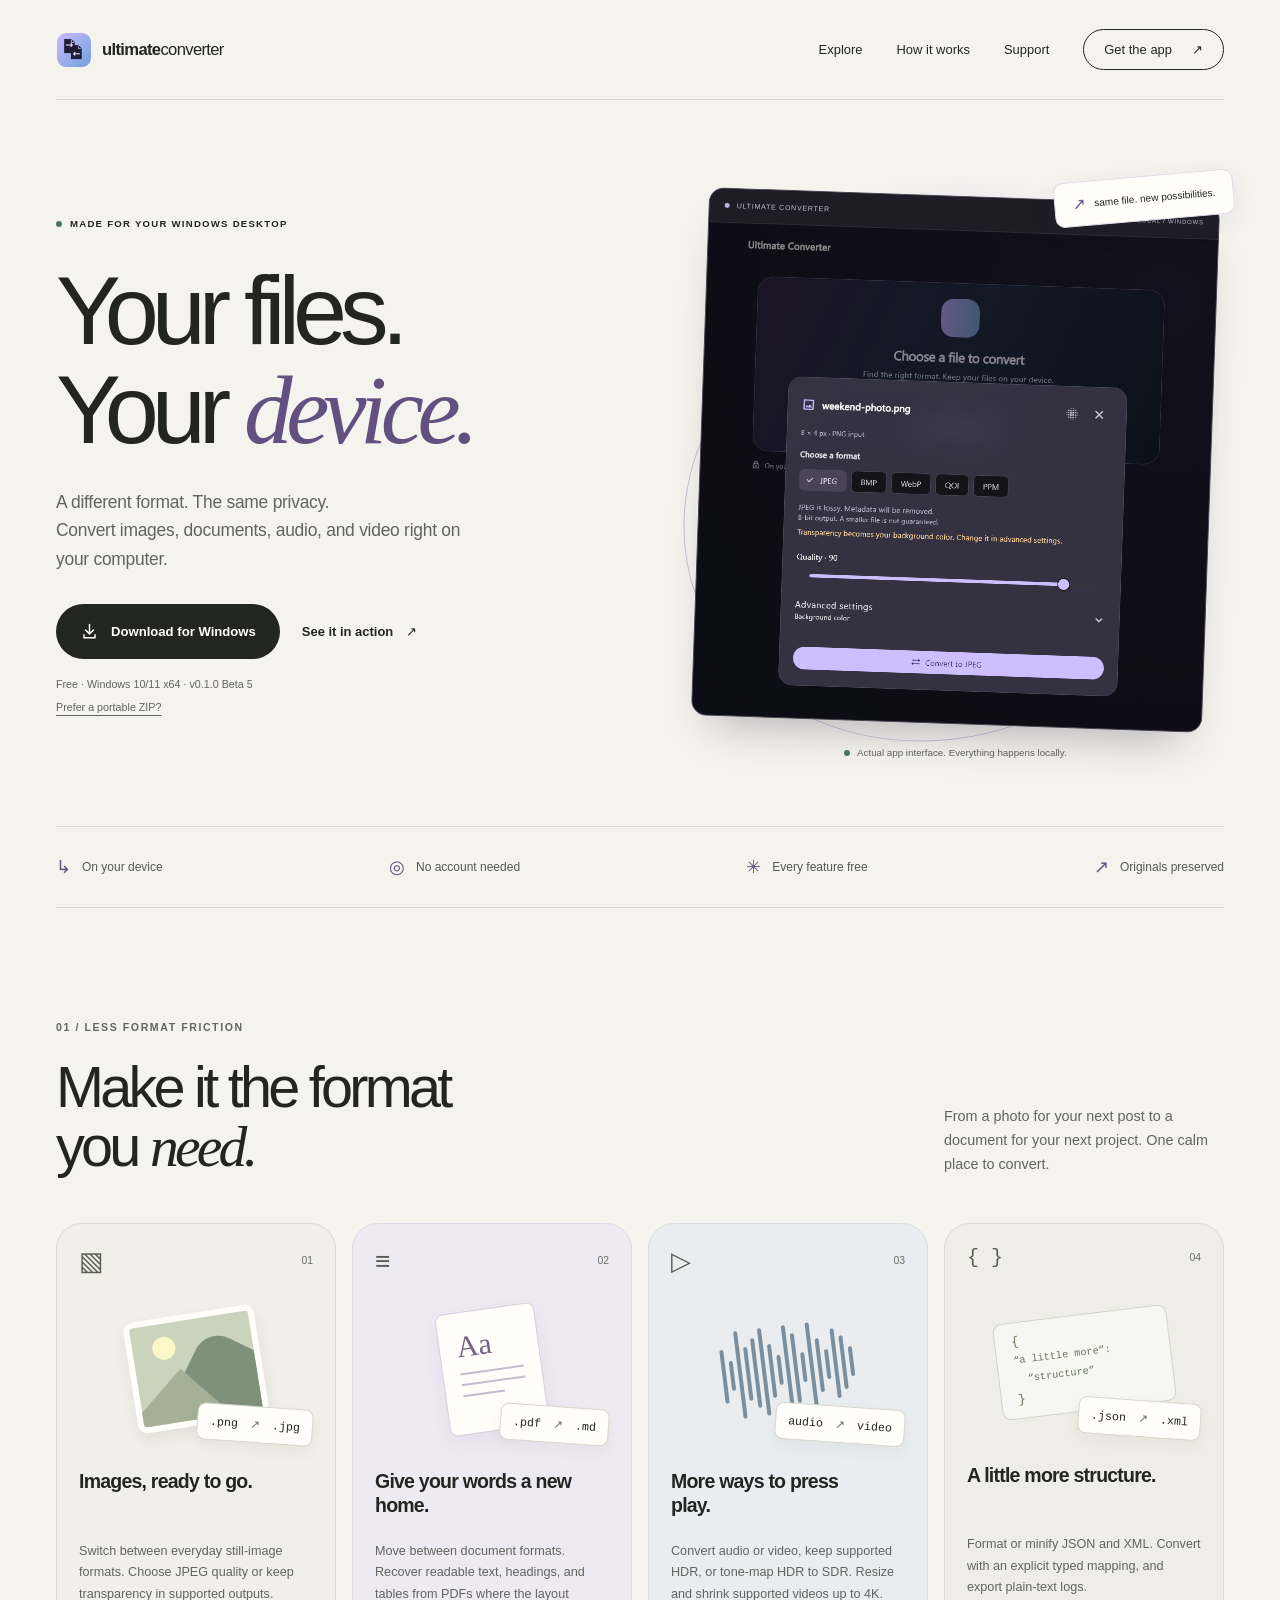
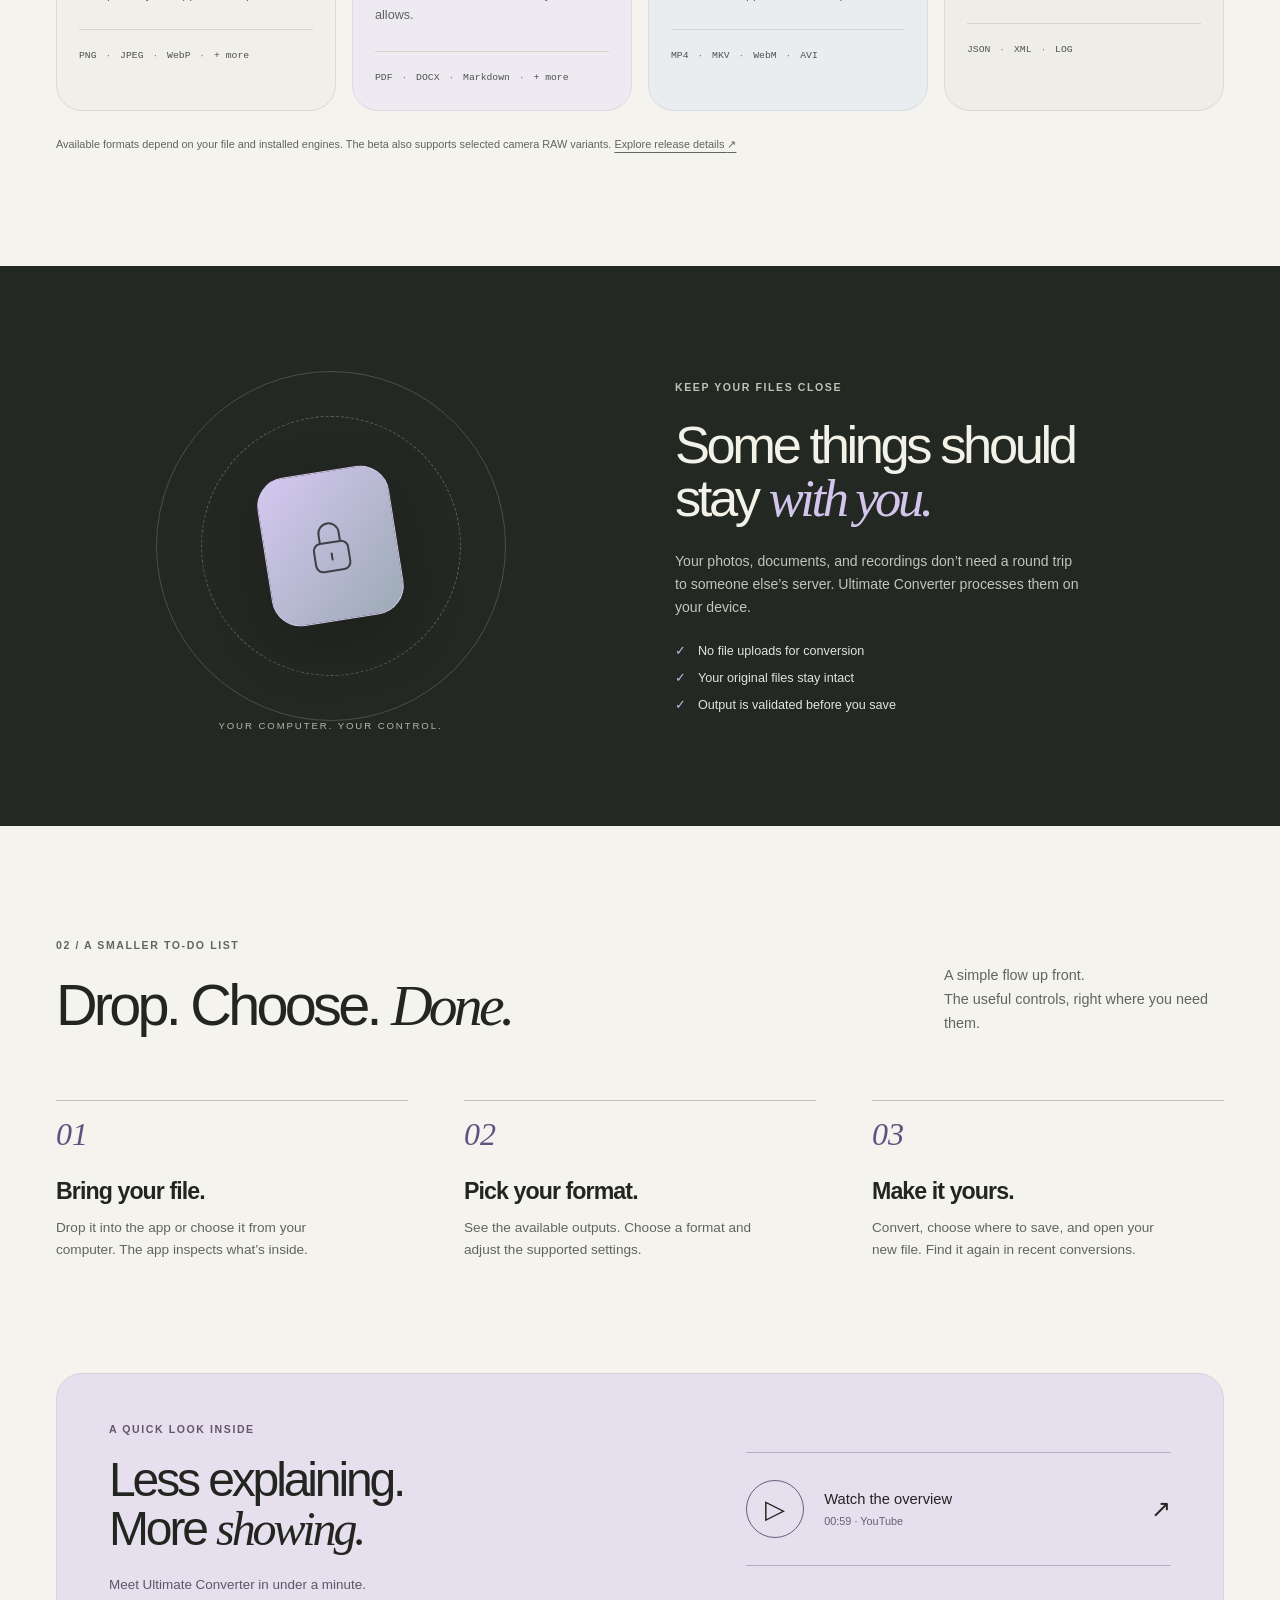
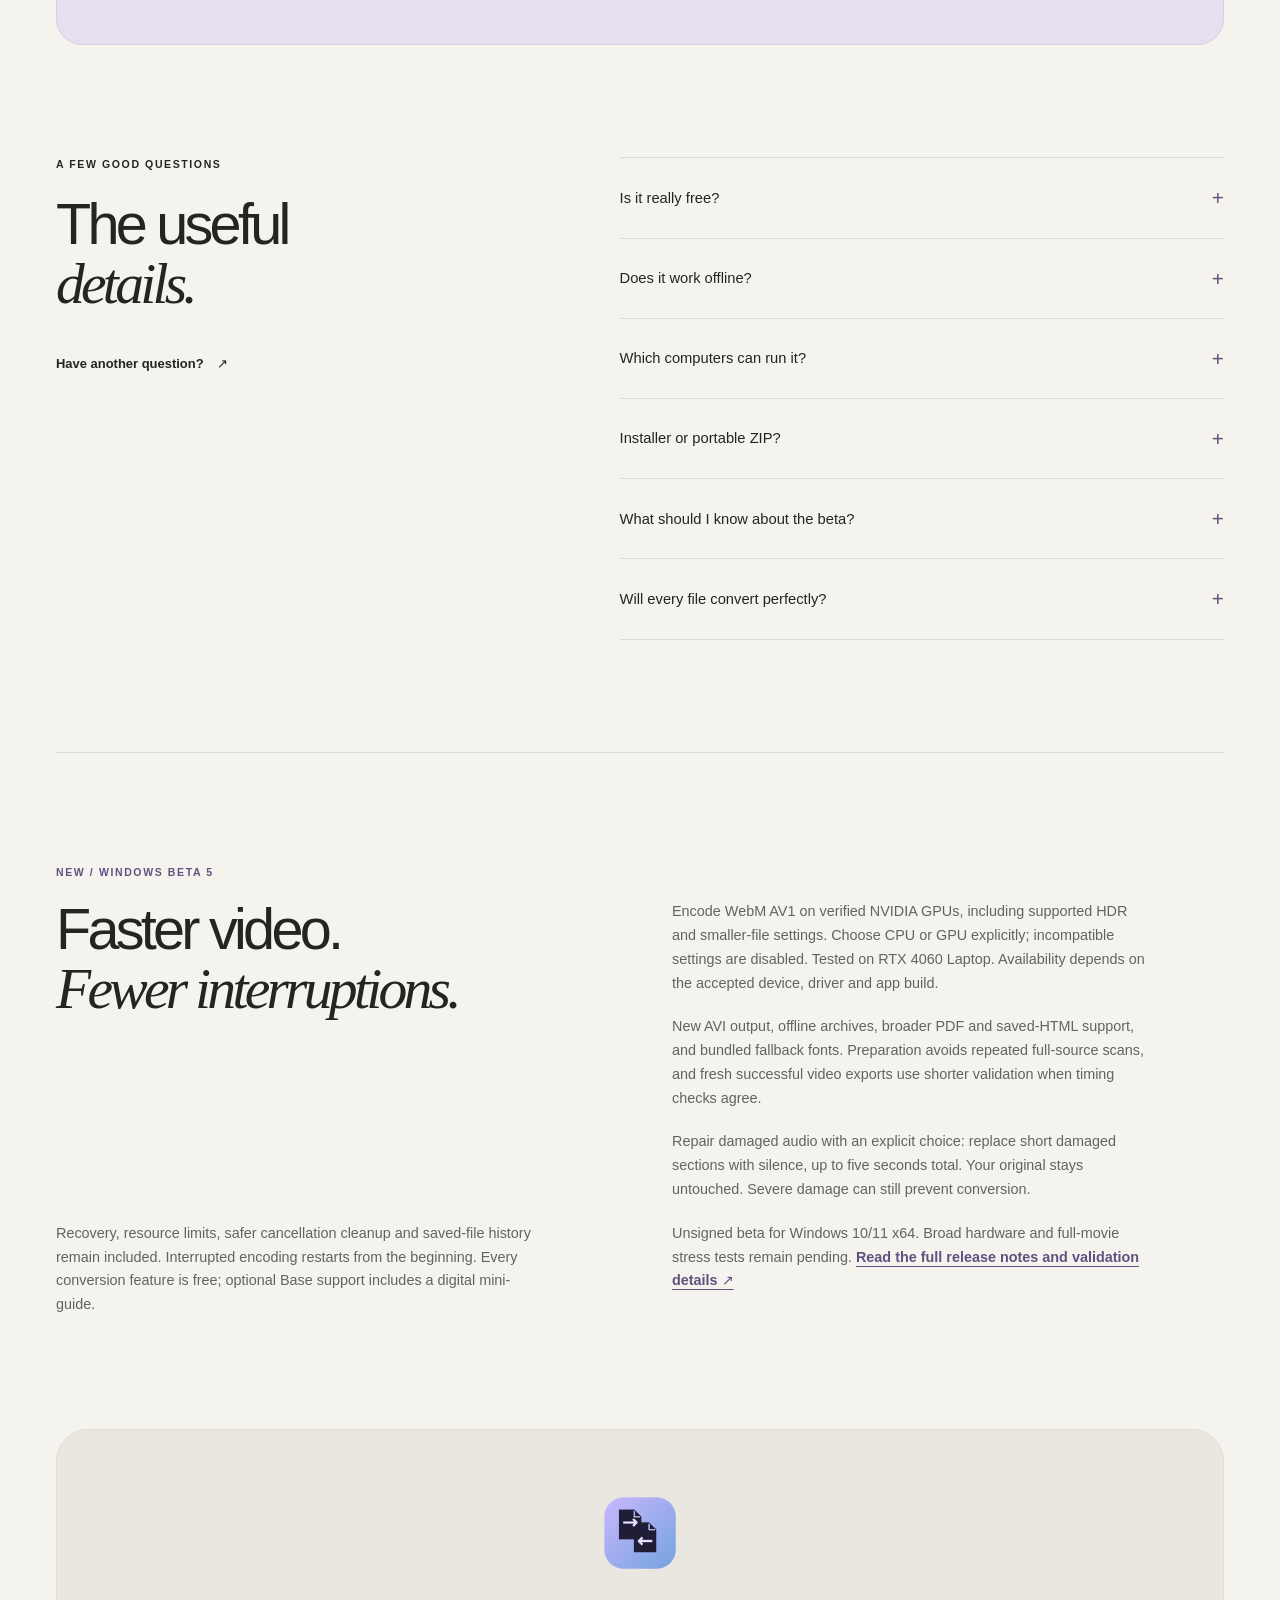
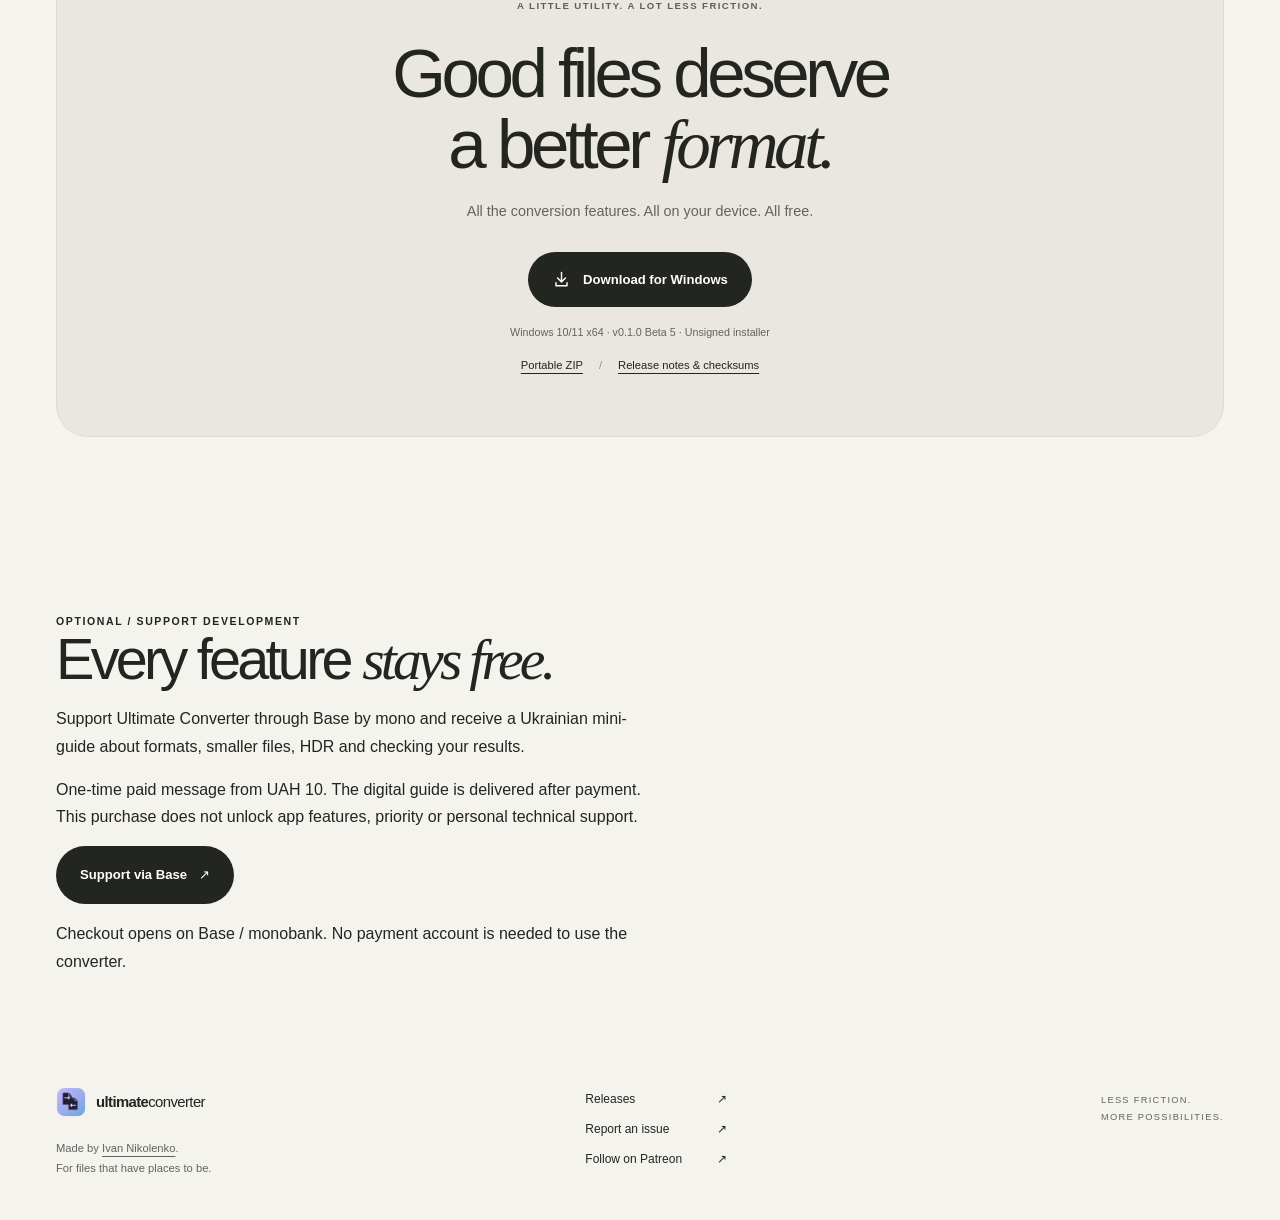
==== commit 97ff359b: "Publish Beta 5 downloads and conversion improvements" ====
--- a/index.html
+++ b/index.html
@@ -31,8 +31,8 @@
         <div class="eyebrow availability"><span class="status-dot" aria-hidden="true"></span> MADE FOR YOUR WINDOWS DESKTOP</div>
         <h1 id="hero-title">Your files.<br>Your <em>device.</em></h1>
         <p class="hero-description">A different format. The same privacy.<br>Convert images, documents, audio, and video right on your computer.</p>
-        <div class="hero-actions"><a class="button primary" href="https://github.com/nilsenj/ultimate-converter/releases/download/v0.1.0-beta.4/Ultimate-Converter-0.1.0-beta.4-windows-x64-setup.exe"><svg viewBox="0 0 24 24" aria-hidden="true"><path d="M12 3v12m-5-5 5 5 5-5M5 16v4h14v-4"/></svg> Download for Windows</a><a class="text-link" href="#demo">See it in action <span aria-hidden="true">↗</span></a></div>
-        <p class="download-note">Free · Windows 10/11 x64 · v0.1.0 Beta 4<br><a href="https://github.com/nilsenj/ultimate-converter/releases/download/v0.1.0-beta.4/Ultimate-Converter-0.1.0-beta.4-windows-x64.zip">Prefer a portable ZIP?</a></p>
+        <div class="hero-actions"><a class="button primary" href="https://github.com/nilsenj/ultimate-converter/releases/download/v0.1.0-beta.5/Ultimate-Converter-0.1.0-beta.5-windows-x64-setup.exe"><svg viewBox="0 0 24 24" aria-hidden="true"><path d="M12 3v12m-5-5 5 5 5-5M5 16v4h14v-4"/></svg> Download for Windows</a><a class="text-link" href="#demo">See it in action <span aria-hidden="true">↗</span></a></div>
+        <p class="download-note">Free · Windows 10/11 x64 · v0.1.0 Beta 5<br><a href="https://github.com/nilsenj/ultimate-converter/releases/download/v0.1.0-beta.5/Ultimate-Converter-0.1.0-beta.5-windows-x64.zip">Prefer a portable ZIP?</a></p>
       </div>
       <figure class="hero-visual">
         <div class="visual-orbit" aria-hidden="true"></div>
@@ -48,10 +48,10 @@
       <div class="feature-grid">
         <article class="feature-card image-card"><div class="card-top"><span class="category-icon" aria-hidden="true">▧</span><span class="card-number">01</span></div><div class="format-art image-art" aria-hidden="true"><div class="photo-tile"><span class="sun"></span><span class="mountain"></span></div><span class="format-chip">.png <b>↗</b> .jpg</span></div><h3>Images, ready to go.</h3><p>Switch between everyday still-image formats. Choose JPEG quality or keep transparency in supported outputs.</p><div class="formats">PNG <span>·</span> JPEG <span>·</span> WebP <span>·</span> + more</div></article>
         <article class="feature-card document-card"><div class="card-top"><span class="category-icon" aria-hidden="true">≡</span><span class="card-number">02</span></div><div class="format-art document-art" aria-hidden="true"><div class="paper"><b>Aa</b><i></i><i></i><i></i></div><span class="format-chip">.pdf <b>↗</b> .md</span></div><h3>Give your words a new home.</h3><p>Move between document formats. Recover readable text, headings, and tables from PDFs where the layout allows.</p><div class="formats">PDF <span>·</span> DOCX <span>·</span> Markdown <span>·</span> + more</div></article>
-        <article class="feature-card media-card"><div class="card-top"><span class="category-icon" aria-hidden="true">▷</span><span class="card-number">03</span></div><div class="format-art media-art" aria-hidden="true"><div class="wave"><i></i><i></i><i></i><i></i><i></i><i></i><i></i><i></i><i></i><i></i><i></i><i></i><i></i><i></i><i></i><i></i><i></i></div><span class="format-chip">audio <b>↗</b> video</span></div><h3>More ways to press play.</h3><p>Convert audio or video, keep supported HDR, or tone-map HDR to SDR. Resize and shrink supported videos up to 4K.</p><div class="formats">MP4 <span>·</span> MKV <span>·</span> WebM <span>·</span> audio</div></article>
+        <article class="feature-card media-card"><div class="card-top"><span class="category-icon" aria-hidden="true">▷</span><span class="card-number">03</span></div><div class="format-art media-art" aria-hidden="true"><div class="wave"><i></i><i></i><i></i><i></i><i></i><i></i><i></i><i></i><i></i><i></i><i></i><i></i><i></i><i></i><i></i><i></i><i></i></div><span class="format-chip">audio <b>↗</b> video</span></div><h3>More ways to press play.</h3><p>Convert audio or video, keep supported HDR, or tone-map HDR to SDR. Resize and shrink supported videos up to 4K.</p><div class="formats">MP4 <span>·</span> MKV <span>·</span> WebM <span>·</span> AVI</div></article>
         <article class="feature-card text-card"><div class="card-top"><span class="category-icon code-icon" aria-hidden="true">{ }</span><span class="card-number">04</span></div><div class="format-art code-art" aria-hidden="true"><div class="code-lines"><span>{</span><p>“a little more”:</p><p>&nbsp;&nbsp;“structure”</p><span>}</span></div><span class="format-chip">.json <b>↗</b> .xml</span></div><h3>A little more structure.</h3><p>Format or minify JSON and XML. Convert with an explicit typed mapping, and export plain-text logs.</p><div class="formats">JSON <span>·</span> XML <span>·</span> LOG</div></article>
       </div>
-      <p class="feature-footnote">Available formats depend on your file and installed engines. The beta also supports selected camera RAW variants. <a href="https://github.com/nilsenj/ultimate-converter/releases/tag/v0.1.0-beta.4">Explore release details <span aria-hidden="true">↗</span></a></p>
+      <p class="feature-footnote">Available formats depend on your file and installed engines. The beta also supports selected camera RAW variants. <a href="https://github.com/nilsenj/ultimate-converter/releases/tag/v0.1.0-beta.5">Explore release details <span aria-hidden="true">↗</span></a></p>
     </section>
 
     <section class="privacy-section" aria-labelledby="privacy-title"><div class="privacy-inner wrap"><div class="privacy-art" aria-hidden="true"><div class="privacy-ring ring-outer"></div><div class="privacy-ring ring-inner"></div><div class="lock-tile"><svg viewBox="0 0 64 64"><rect x="15" y="28" width="34" height="28" rx="7"/><path d="M22 28V19a10 10 0 0 1 20 0v9M32 39v6"/></svg></div><span class="privacy-caption">YOUR COMPUTER. YOUR CONTROL.</span></div><div class="privacy-copy"><p class="eyebrow">KEEP YOUR FILES CLOSE</p><h2 id="privacy-title">Some things should<br>stay <em>with you.</em></h2><p>Your photos, documents, and recordings don’t need a round trip to someone else’s server. Ultimate Converter processes them on your device.</p><ul><li>No file uploads for conversion</li><li>Your original files stay intact</li><li>Output is validated before you save</li></ul></div></div></section>
@@ -69,9 +69,9 @@
       <details><summary>Will every file convert perfectly?<span aria-hidden="true">+</span></summary><p>Some conversions are lossy, and formats have different limits. Complex PDF layouts can change, and scanned PDFs have no OCR in this beta. Still-image conversions are limited to 32 MiB and 4 million pixels. Animated images, encrypted documents, and unsupported codecs or RAW variants may be rejected. HDR supports PQ/HLG and Dolby Vision profile 8 with an HDR10-compatible base layer. Re-encoding that base discards dynamic metadata with your consent; supported HEVC copying to MKV preserves it. Size goals may fail safely if they cannot be met. Full-length 50 GB stress tests and HDR-screen fidelity checks remain pending. JSON/XML conversion uses the app’s typed mapping. Keep your originals and review important outputs.</p></details>
     </div></section>
 
-    <section id="release-notes" class="section wrap" aria-labelledby="release-title"><p class="eyebrow">NEW / WINDOWS BETA 4</p><h2 id="release-title">Pick up after <em>an interruption.</em></h2><p>New in Beta 4: optional Base by mono support with a Ukrainian mini-guide. All app features stay free. Conversion engines are unchanged from Beta 3.</p><p>Recover media settings and validated unsaved results after an unexpected stop. Interrupted encoding restarts from zero. Lower CPU budgets and memory checks help leave room for desktop work.</p><p>Experimental NVIDIA MP4 encoding adds H.264 SDR and HEVC Main10 HDR on an exact accepted device/driver configuration. This release is verified only for the developer’s RTX 4060 Laptop GPU installation; matching the model alone is not enough. Other PCs retain available CPU routes. WebM remains CPU-based.</p><p>Supported 4K/HDR, resizing and shrinking, inputs up to 50 GB, storage checks, Cancel, Open links and last-20 history remain available. Dolby Vision profile 8 conversion uses its HDR10 base with explicit dynamic-metadata-loss consent.</p><p>Unsigned beta. Broad hardware coverage and full-movie stress tests remain pending. <a href="https://github.com/nilsenj/ultimate-converter/releases/tag/v0.1.0-beta.4">Read the full release notes and validation details <span aria-hidden="true">↗</span></a></p></section>
+    <section id="release-notes" class="section wrap" aria-labelledby="release-title"><p class="eyebrow">NEW / WINDOWS BETA 5</p><h2 id="release-title">Faster video.<br><em>Fewer interruptions.</em></h2><p>Encode WebM AV1 on verified NVIDIA GPUs, including supported HDR and smaller-file settings. Choose CPU or GPU explicitly; incompatible settings are disabled. Tested on RTX 4060 Laptop. Availability depends on the accepted device, driver and app build.</p><p>New AVI output, offline archives, broader PDF and saved-HTML support, and bundled fallback fonts. Preparation avoids repeated full-source scans, and fresh successful video exports use shorter validation when timing checks agree.</p><p>Repair damaged audio with an explicit choice: replace short damaged sections with silence, up to five seconds total. Your original stays untouched. Severe damage can still prevent conversion.</p><p>Recovery, resource limits, safer cancellation cleanup and saved-file history remain included. Interrupted encoding restarts from the beginning. Every conversion feature is free; optional Base support includes a digital mini-guide.</p><p>Unsigned beta for Windows 10/11 x64. Broad hardware and full-movie stress tests remain pending. <a href="https://github.com/nilsenj/ultimate-converter/releases/tag/v0.1.0-beta.5">Read the full release notes and validation details <span aria-hidden="true">↗</span></a></p></section>
 
-    <section id="download" class="download-section wrap" aria-labelledby="download-title"><div class="download-inner"><img src="assets/app-icon.png" width="76" height="76" alt="" loading="lazy"><p class="eyebrow">A LITTLE UTILITY. A LOT LESS FRICTION.</p><h2 id="download-title">Good files deserve<br>a better <em>format.</em></h2><p>All the conversion features. All on your device. All free.</p><a class="button primary" href="https://github.com/nilsenj/ultimate-converter/releases/download/v0.1.0-beta.4/Ultimate-Converter-0.1.0-beta.4-windows-x64-setup.exe"><svg viewBox="0 0 24 24" aria-hidden="true"><path d="M12 3v12m-5-5 5 5 5-5M5 16v4h14v-4"/></svg> Download for Windows</a><p class="download-note">Windows 10/11 x64 · v0.1.0 Beta 4 · Unsigned installer</p><div class="download-alternatives"><a href="https://github.com/nilsenj/ultimate-converter/releases/download/v0.1.0-beta.4/Ultimate-Converter-0.1.0-beta.4-windows-x64.zip">Portable ZIP</a><span aria-hidden="true">/</span><a href="https://github.com/nilsenj/ultimate-converter/releases/tag/v0.1.0-beta.4">Release notes &amp; checksums</a></div></div></section>
+    <section id="download" class="download-section wrap" aria-labelledby="download-title"><div class="download-inner"><img src="assets/app-icon.png" width="76" height="76" alt="" loading="lazy"><p class="eyebrow">A LITTLE UTILITY. A LOT LESS FRICTION.</p><h2 id="download-title">Good files deserve<br>a better <em>format.</em></h2><p>All the conversion features. All on your device. All free.</p><a class="button primary" href="https://github.com/nilsenj/ultimate-converter/releases/download/v0.1.0-beta.5/Ultimate-Converter-0.1.0-beta.5-windows-x64-setup.exe"><svg viewBox="0 0 24 24" aria-hidden="true"><path d="M12 3v12m-5-5 5 5 5-5M5 16v4h14v-4"/></svg> Download for Windows</a><p class="download-note">Windows 10/11 x64 · v0.1.0 Beta 5 · Unsigned installer</p><div class="download-alternatives"><a href="https://github.com/nilsenj/ultimate-converter/releases/download/v0.1.0-beta.5/Ultimate-Converter-0.1.0-beta.5-windows-x64.zip">Portable ZIP</a><span aria-hidden="true">/</span><a href="https://github.com/nilsenj/ultimate-converter/releases/tag/v0.1.0-beta.5">Release notes &amp; checksums</a></div></div></section>
     <section id="support" class="section wrap" aria-labelledby="support-title"><p class="eyebrow">OPTIONAL / SUPPORT DEVELOPMENT</p><h2 id="support-title">Every feature <em>stays free.</em></h2><p>Support Ultimate Converter through Base by mono and receive a Ukrainian mini-guide about formats, smaller files, HDR and checking your results.</p><p>One-time paid message from UAH 10. The digital guide is delivered after payment. This purchase does not unlock app features, priority or personal technical support.</p><p><a class="button primary" href="https://base.monobank.ua/Ck8dMrxpTM4C44">Support via Base <span aria-hidden="true">↗</span></a></p><p>Checkout opens on Base / monobank. No payment account is needed to use the converter.</p></section>
   </main>
   <footer class="site-footer wrap"><div><a class="brand" href="./"><img src="assets/app-icon.png" width="30" height="30" alt=""><span>ultimate<span class="brand-light">converter</span></span></a><p>Made by <a href="https://github.com/nilsenj">Ivan Nikolenko</a>.<br>For files that have places to be.</p></div><nav aria-label="Footer"><a href="https://github.com/nilsenj/ultimate-converter/releases">Releases <span aria-hidden="true">↗</span></a><a href="https://github.com/nilsenj/ultimate-converter/issues">Report an issue <span aria-hidden="true">↗</span></a><a href="https://www.patreon.com/c/u4982665">Follow on Patreon <span aria-hidden="true">↗</span></a></nav><span class="footer-note">LESS FRICTION.<br>MORE POSSIBILITIES.</span></footer>
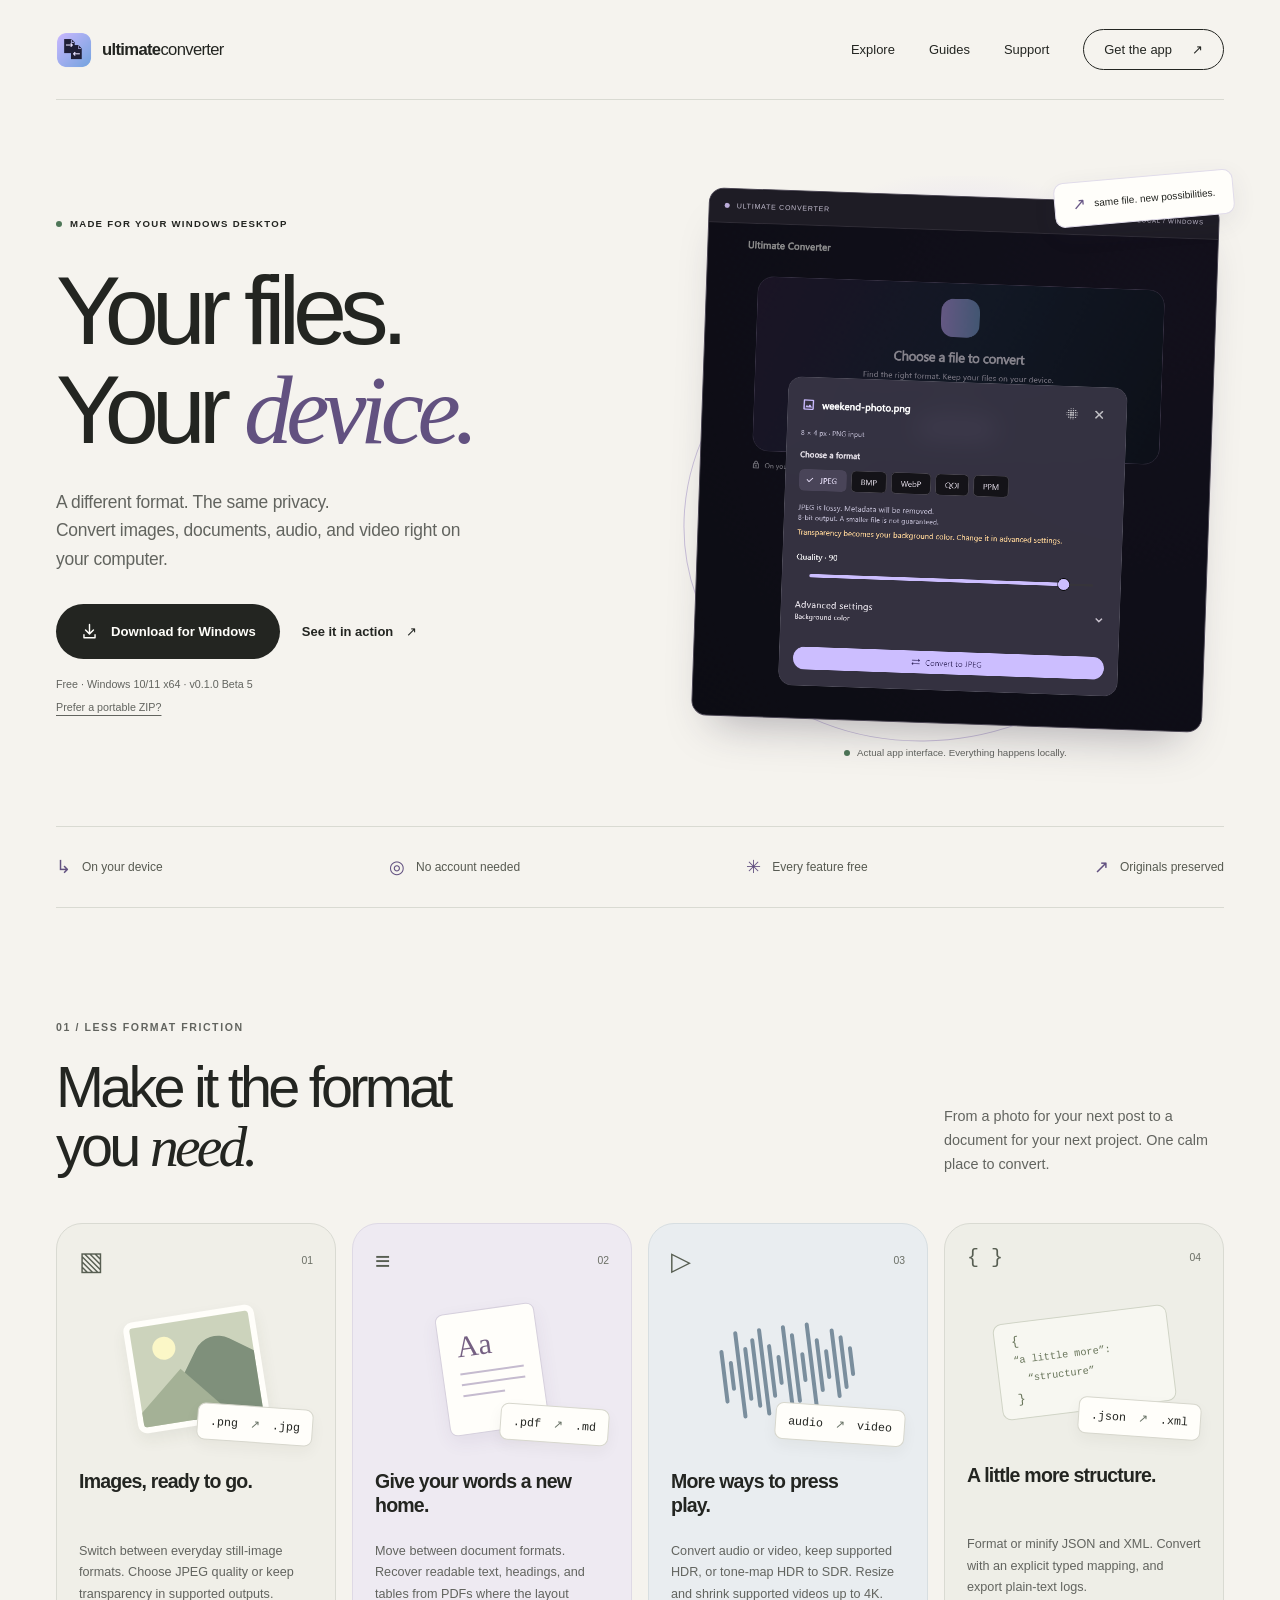
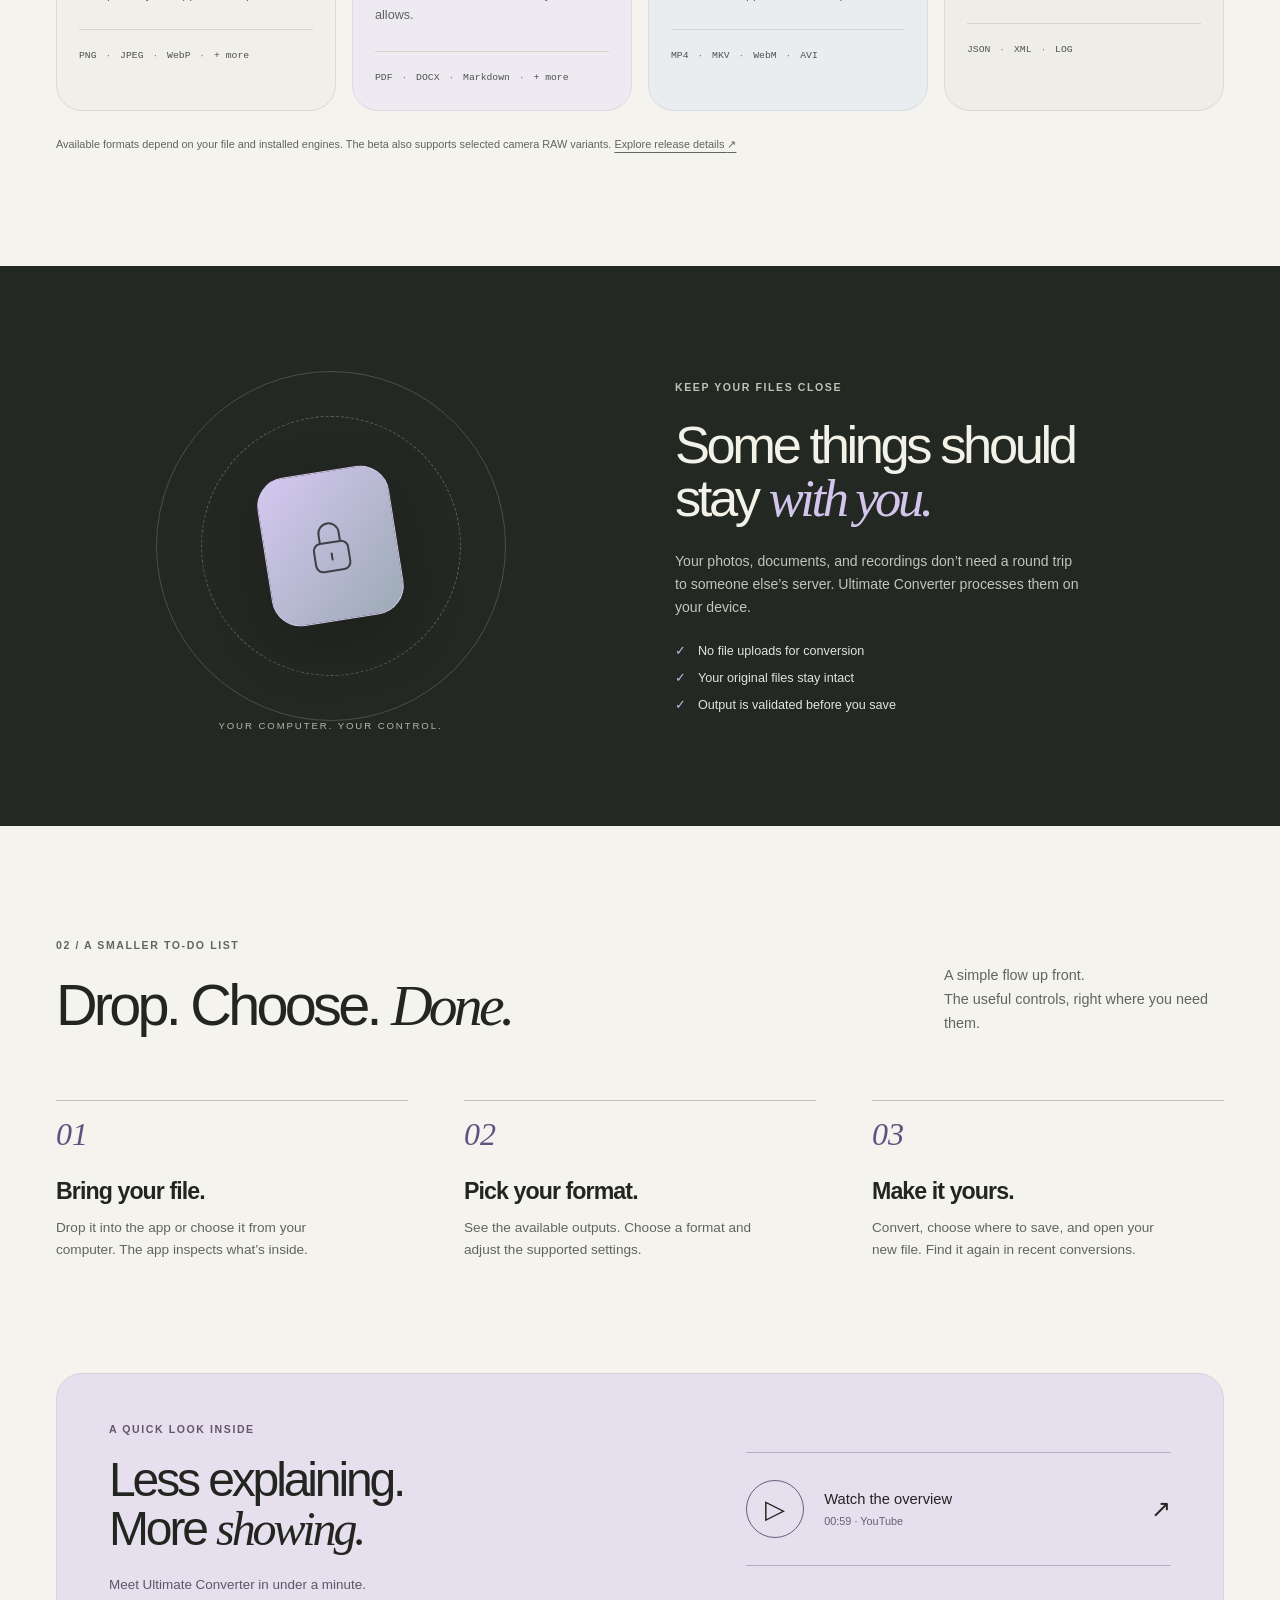
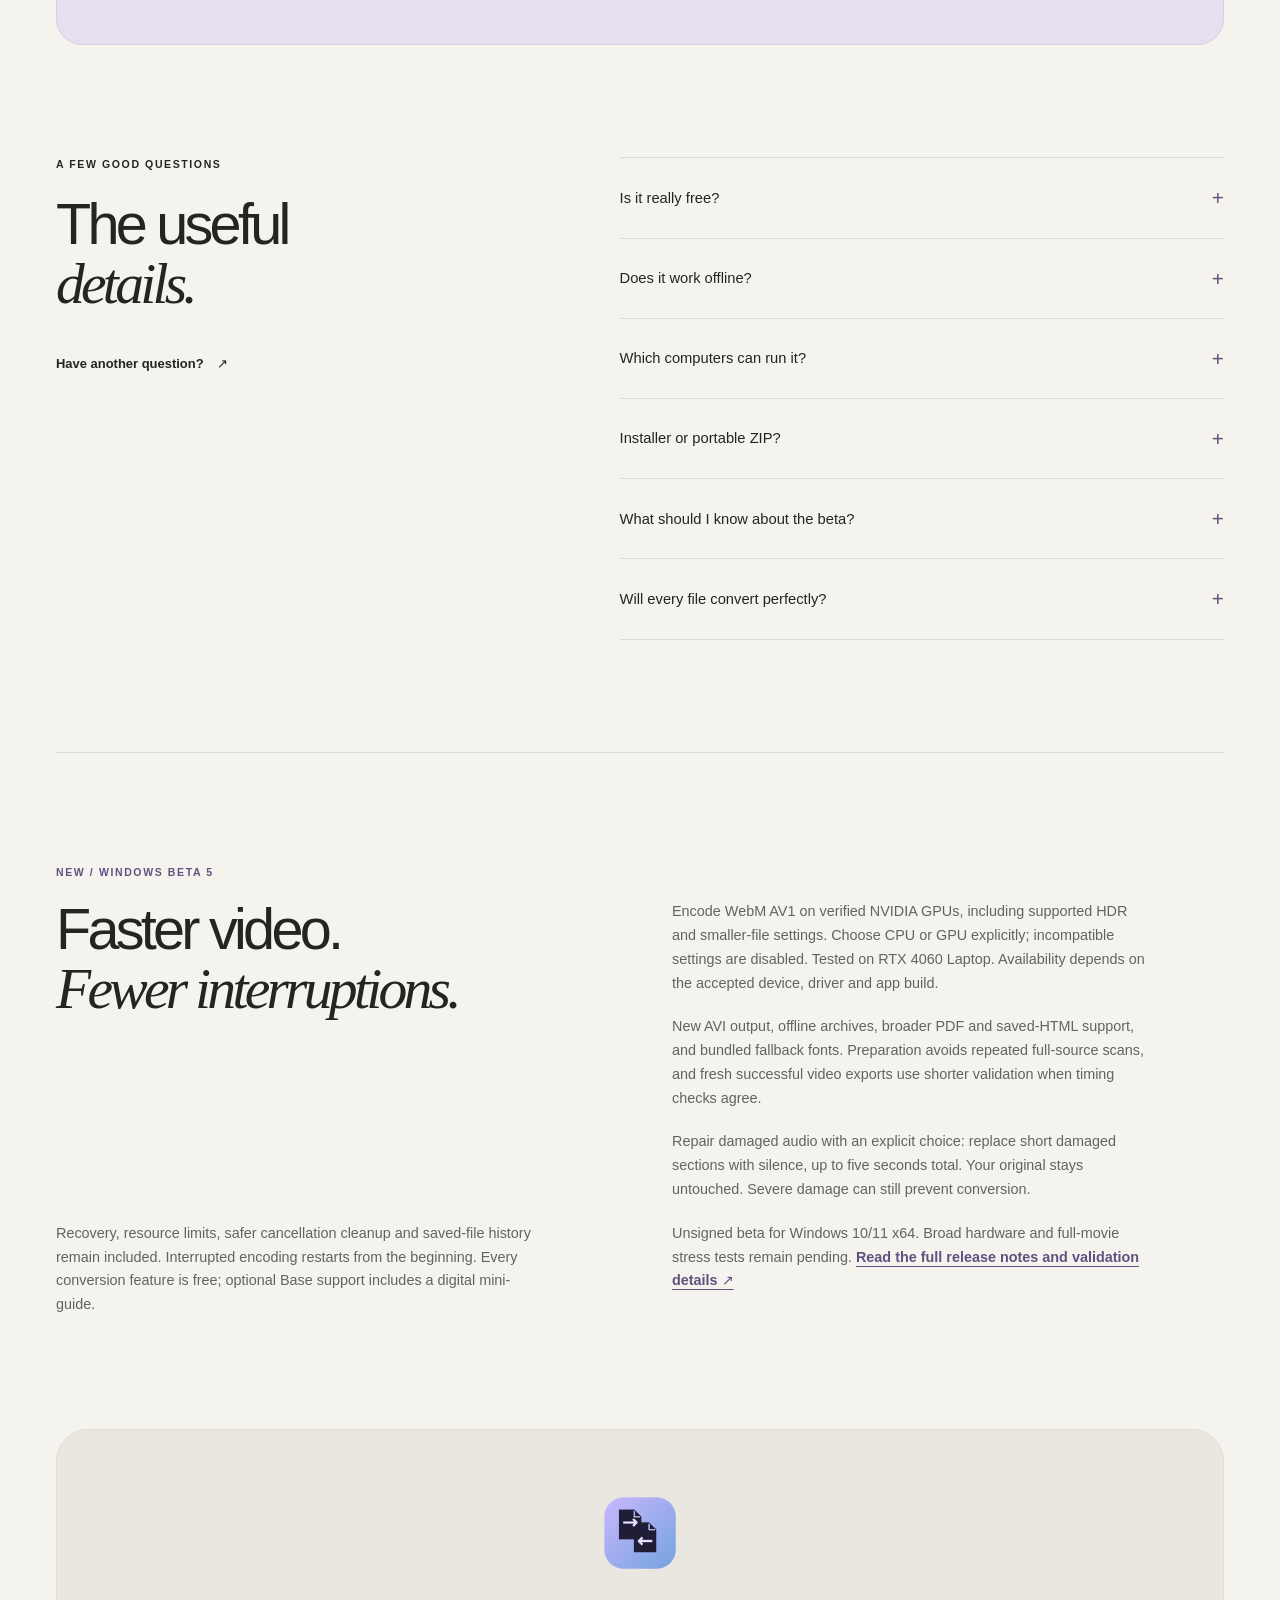
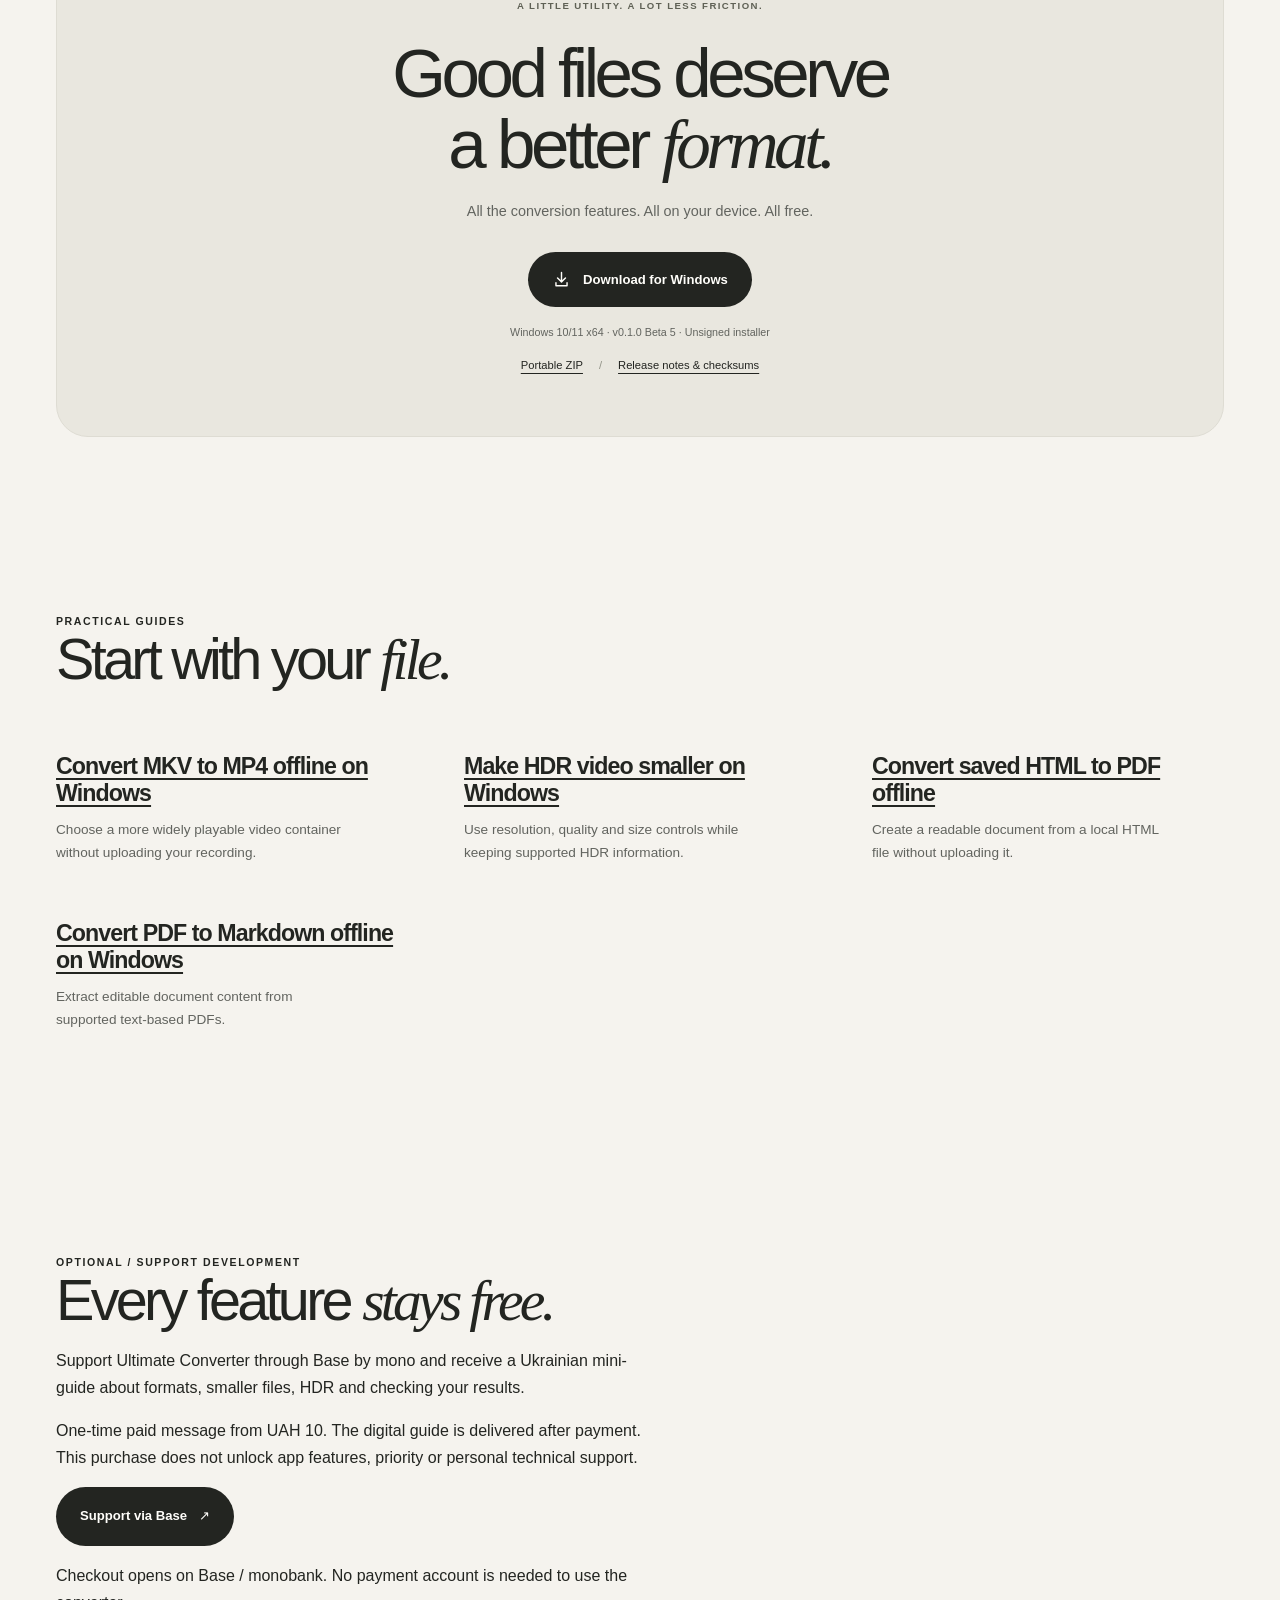
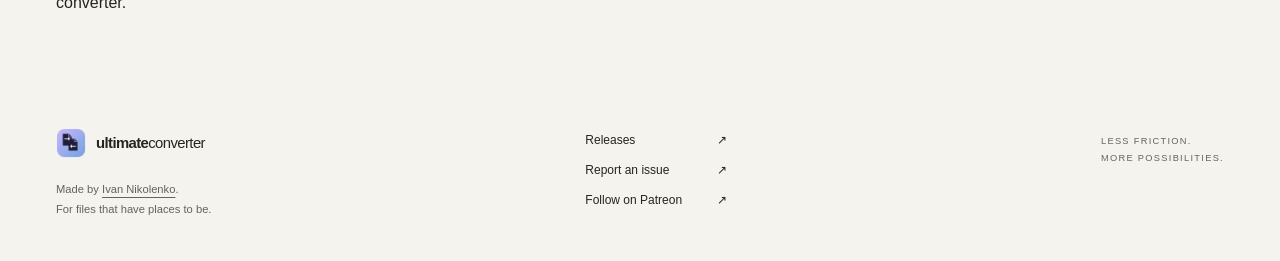
==== commit d04b9ef6: "Add practical conversion guides and search metadata" ====
--- a/index.html
+++ b/index.html
@@ -18,12 +18,14 @@
   <meta property="og:image:alt" content="Ultimate Converter. Your files. Your device. Free local file conversion for Windows.">
   <meta name="twitter:card" content="summary_large_image">
   <link rel="stylesheet" href="assets/site.css">
+<script type="application/ld+json">{"@context": "https://schema.org", "@type": "SoftwareApplication", "name": "Ultimate Converter", "operatingSystem": "Windows 10, Windows 11 (x64)", "applicationCategory": "UtilitiesApplication", "softwareVersion": "0.1.0-beta.5", "url": "https://nilsenj.github.io/ultimate-converter/", "downloadUrl": "https://github.com/nilsenj/ultimate-converter/releases/download/v0.1.0-beta.5/Ultimate-Converter-0.1.0-beta.5-windows-x64-setup.exe", "offers": {"@type": "Offer", "price": "0", "priceCurrency": "USD"}, "author": {"@type": "Person", "name": "Ivan Nikolenko"}}</script>
+<link rel="sitemap" type="application/xml" href="sitemap.xml">
 </head>
 <body>
   <a class="skip" href="#main">Skip to content</a>
   <header class="site-header wrap">
     <a class="brand" href="./" aria-label="Ultimate Converter home"><img src="assets/app-icon.png" width="36" height="36" alt=""><span>ultimate<span class="brand-light">converter</span></span></a>
-    <nav aria-label="Main navigation"><a href="#features">Explore</a><a href="#how-it-works">How it works</a><a href="#support">Support</a><a class="nav-download" href="#download">Get the app <span aria-hidden="true">↗</span></a></nav>
+    <nav aria-label="Main navigation"><a href="#features">Explore</a><a href="guides/">Guides</a><a href="#support">Support</a><a class="nav-download" href="#download">Get the app <span aria-hidden="true">↗</span></a></nav>
   </header>
   <main id="main">
     <section class="hero wrap" aria-labelledby="hero-title">
@@ -72,6 +74,7 @@
     <section id="release-notes" class="section wrap" aria-labelledby="release-title"><p class="eyebrow">NEW / WINDOWS BETA 5</p><h2 id="release-title">Faster video.<br><em>Fewer interruptions.</em></h2><p>Encode WebM AV1 on verified NVIDIA GPUs, including supported HDR and smaller-file settings. Choose CPU or GPU explicitly; incompatible settings are disabled. Tested on RTX 4060 Laptop. Availability depends on the accepted device, driver and app build.</p><p>New AVI output, offline archives, broader PDF and saved-HTML support, and bundled fallback fonts. Preparation avoids repeated full-source scans, and fresh successful video exports use shorter validation when timing checks agree.</p><p>Repair damaged audio with an explicit choice: replace short damaged sections with silence, up to five seconds total. Your original stays untouched. Severe damage can still prevent conversion.</p><p>Recovery, resource limits, safer cancellation cleanup and saved-file history remain included. Interrupted encoding restarts from the beginning. Every conversion feature is free; optional Base support includes a digital mini-guide.</p><p>Unsigned beta for Windows 10/11 x64. Broad hardware and full-movie stress tests remain pending. <a href="https://github.com/nilsenj/ultimate-converter/releases/tag/v0.1.0-beta.5">Read the full release notes and validation details <span aria-hidden="true">↗</span></a></p></section>
 
     <section id="download" class="download-section wrap" aria-labelledby="download-title"><div class="download-inner"><img src="assets/app-icon.png" width="76" height="76" alt="" loading="lazy"><p class="eyebrow">A LITTLE UTILITY. A LOT LESS FRICTION.</p><h2 id="download-title">Good files deserve<br>a better <em>format.</em></h2><p>All the conversion features. All on your device. All free.</p><a class="button primary" href="https://github.com/nilsenj/ultimate-converter/releases/download/v0.1.0-beta.5/Ultimate-Converter-0.1.0-beta.5-windows-x64-setup.exe"><svg viewBox="0 0 24 24" aria-hidden="true"><path d="M12 3v12m-5-5 5 5 5-5M5 16v4h14v-4"/></svg> Download for Windows</a><p class="download-note">Windows 10/11 x64 · v0.1.0 Beta 5 · Unsigned installer</p><div class="download-alternatives"><a href="https://github.com/nilsenj/ultimate-converter/releases/download/v0.1.0-beta.5/Ultimate-Converter-0.1.0-beta.5-windows-x64.zip">Portable ZIP</a><span aria-hidden="true">/</span><a href="https://github.com/nilsenj/ultimate-converter/releases/tag/v0.1.0-beta.5">Release notes &amp; checksums</a></div></div></section>
+<section class="section wrap" aria-labelledby="guides-title"><p class="eyebrow">PRACTICAL GUIDES</p><h2 id="guides-title">Start with your <em>file.</em></h2><div class="steps"><article><h3><a href="guides/mkv-to-mp4.html">Convert MKV to MP4 offline on Windows</a></h3><p>Choose a more widely playable video container without uploading your recording.</p></article><article><h3><a href="guides/shrink-hdr-video.html">Make HDR video smaller on Windows</a></h3><p>Use resolution, quality and size controls while keeping supported HDR information.</p></article><article><h3><a href="guides/html-to-pdf.html">Convert saved HTML to PDF offline</a></h3><p>Create a readable document from a local HTML file without uploading it.</p></article><article><h3><a href="guides/pdf-to-markdown.html">Convert PDF to Markdown offline on Windows</a></h3><p>Extract editable document content from supported text-based PDFs.</p></article></div></section>
     <section id="support" class="section wrap" aria-labelledby="support-title"><p class="eyebrow">OPTIONAL / SUPPORT DEVELOPMENT</p><h2 id="support-title">Every feature <em>stays free.</em></h2><p>Support Ultimate Converter through Base by mono and receive a Ukrainian mini-guide about formats, smaller files, HDR and checking your results.</p><p>One-time paid message from UAH 10. The digital guide is delivered after payment. This purchase does not unlock app features, priority or personal technical support.</p><p><a class="button primary" href="https://base.monobank.ua/Ck8dMrxpTM4C44">Support via Base <span aria-hidden="true">↗</span></a></p><p>Checkout opens on Base / monobank. No payment account is needed to use the converter.</p></section>
   </main>
   <footer class="site-footer wrap"><div><a class="brand" href="./"><img src="assets/app-icon.png" width="30" height="30" alt=""><span>ultimate<span class="brand-light">converter</span></span></a><p>Made by <a href="https://github.com/nilsenj">Ivan Nikolenko</a>.<br>For files that have places to be.</p></div><nav aria-label="Footer"><a href="https://github.com/nilsenj/ultimate-converter/releases">Releases <span aria-hidden="true">↗</span></a><a href="https://github.com/nilsenj/ultimate-converter/issues">Report an issue <span aria-hidden="true">↗</span></a><a href="https://www.patreon.com/c/u4982665">Follow on Patreon <span aria-hidden="true">↗</span></a></nav><span class="footer-note">LESS FRICTION.<br>MORE POSSIBILITIES.</span></footer>
--- a/assets/site.css
+++ b/assets/site.css
@@ -1274,3 +1274,6 @@
 @media(max-width:760px){.site-header{flex-wrap:wrap;padding-block:18px}.hero-copy{width:100%}.availability{flex-wrap:wrap}.demo-link{flex-wrap:wrap}.feature-card .format-art{overflow:hidden}}
 
 #support p:not(.eyebrow){max-width:68ch;line-height:1.7;margin-top:16px}
+
+/* Shared readable guide layout. */
+.guide{max-width:850px;padding-block:64px}.guide h1{font-size:clamp(2rem,5vw,3.6rem);line-height:1.08;margin:20px 0}.guide h2{font-size:1.5rem;margin:36px 0 12px}.guide p,.guide li{line-height:1.75;margin:12px 0}.guide .button{margin:24px 0}.guide ul{padding-left:24px}.guide nav{margin-top:40px}.guide-note{border-left:3px solid #8a80cf;padding-left:18px}
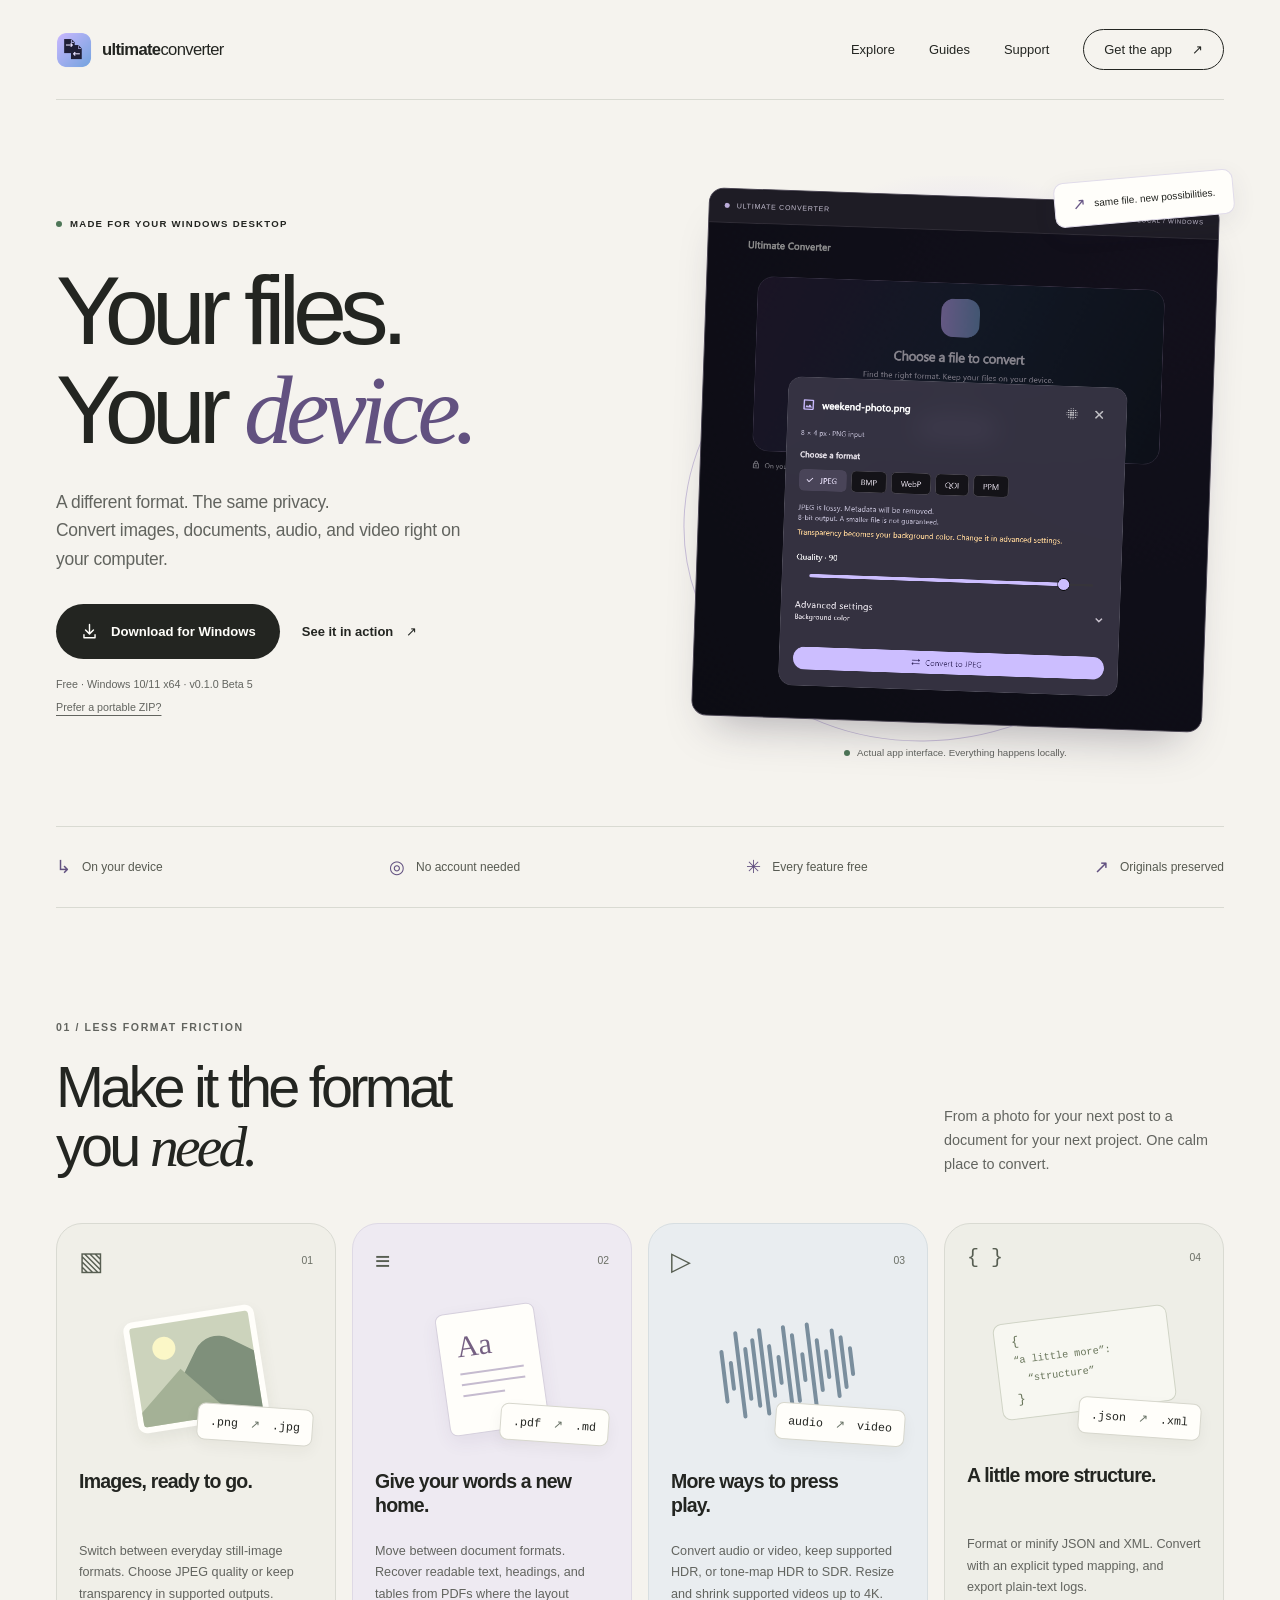
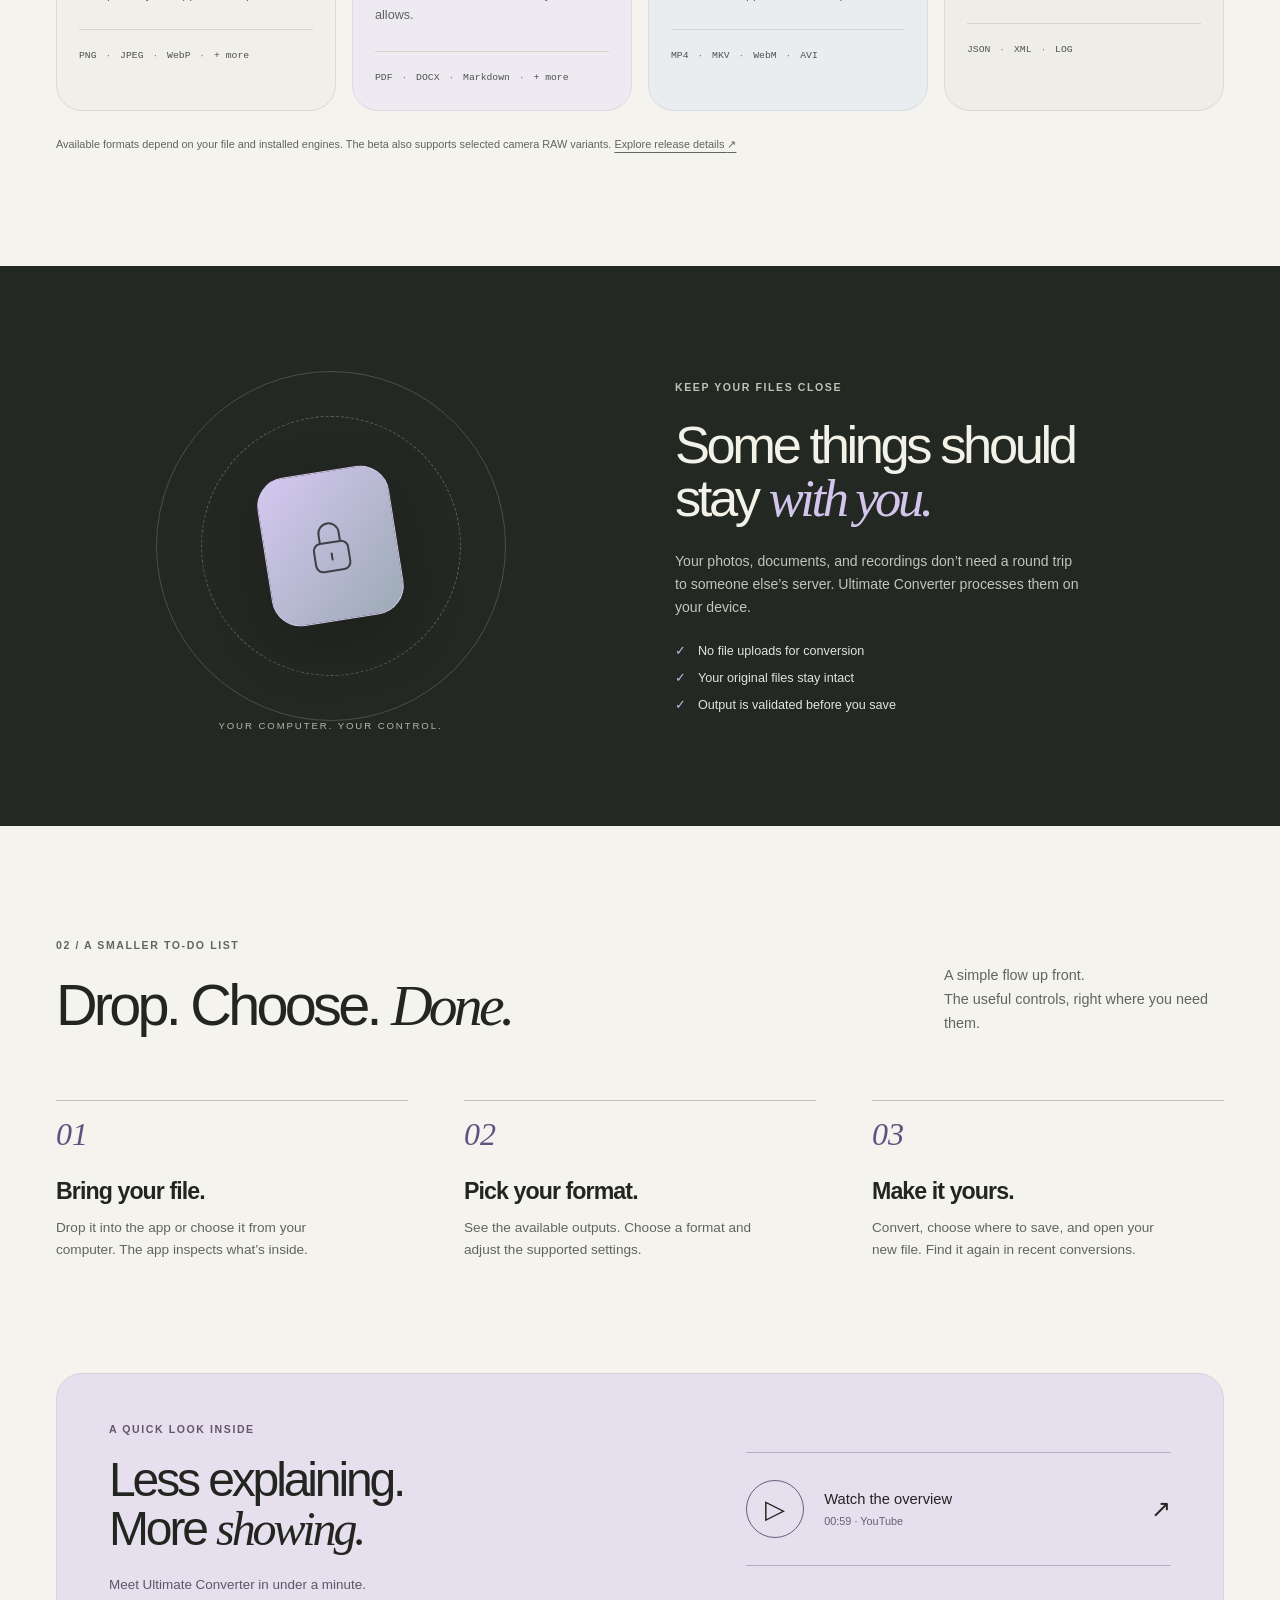
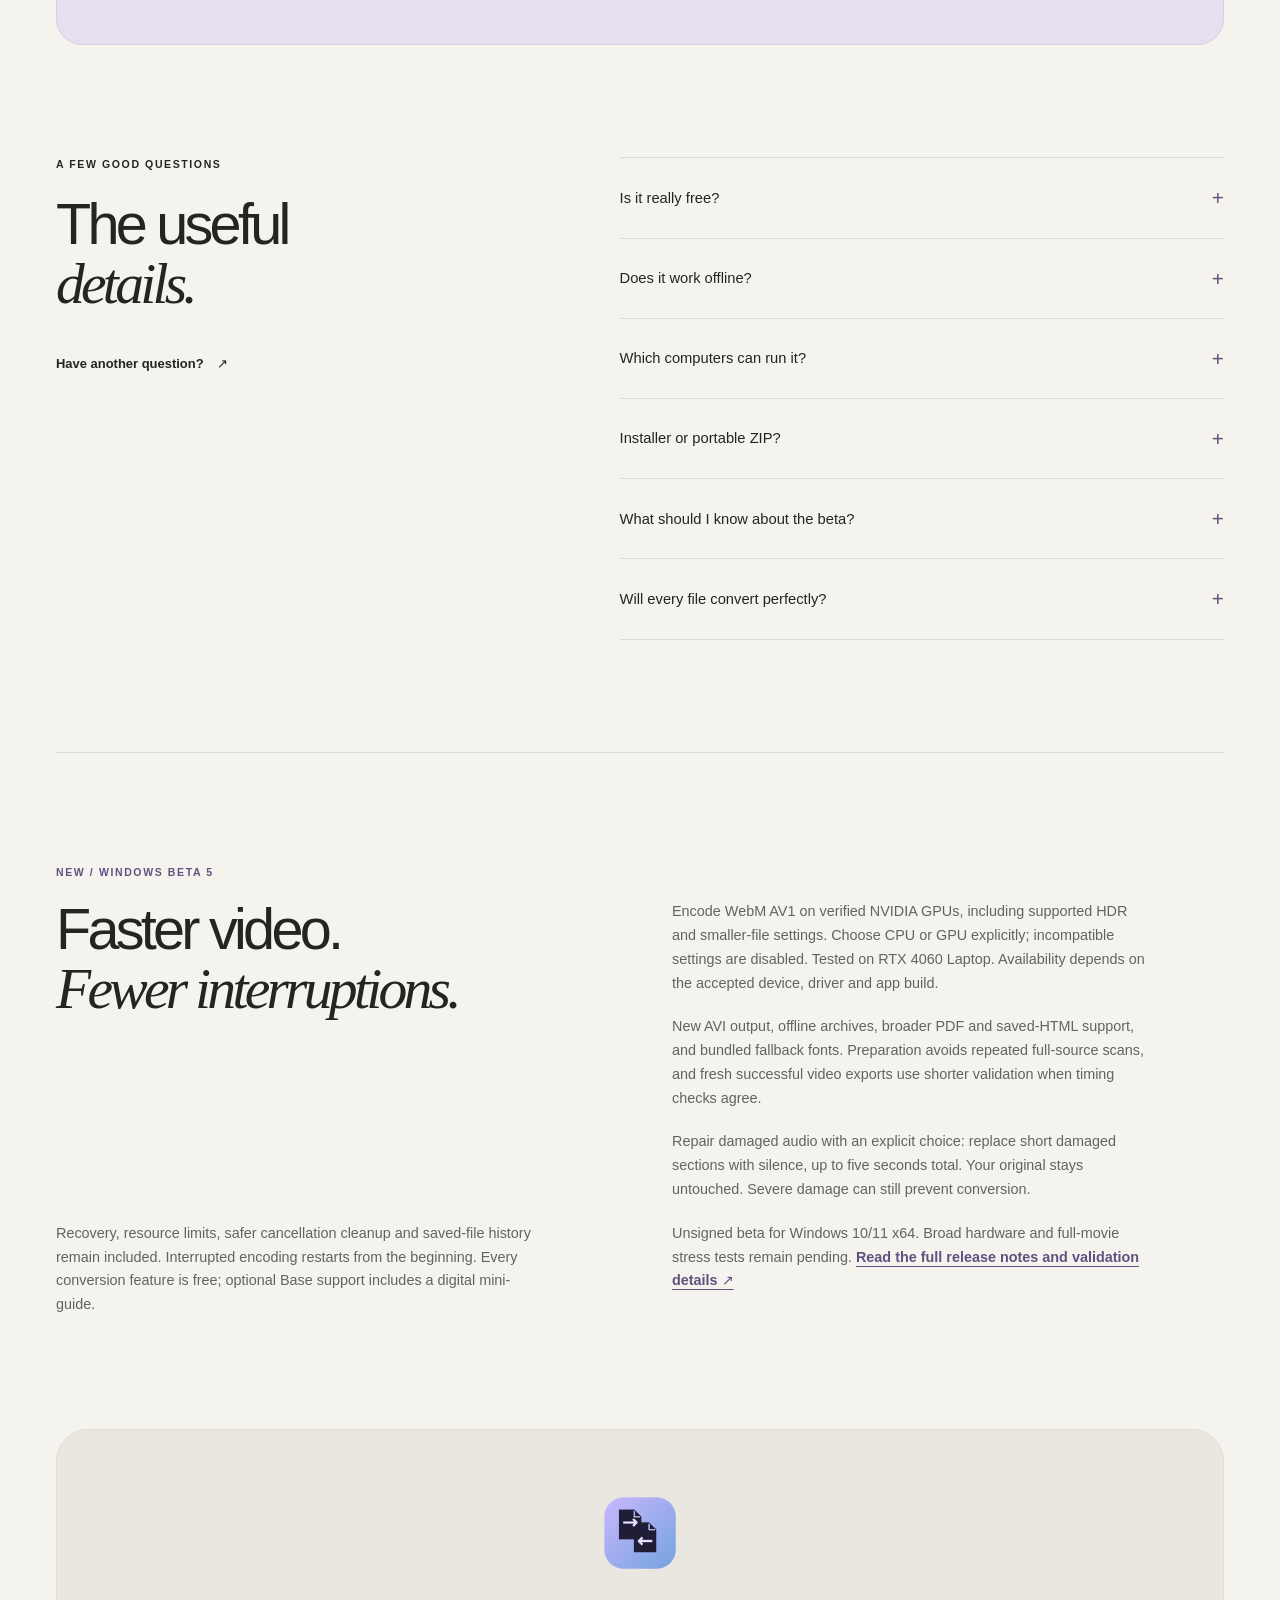
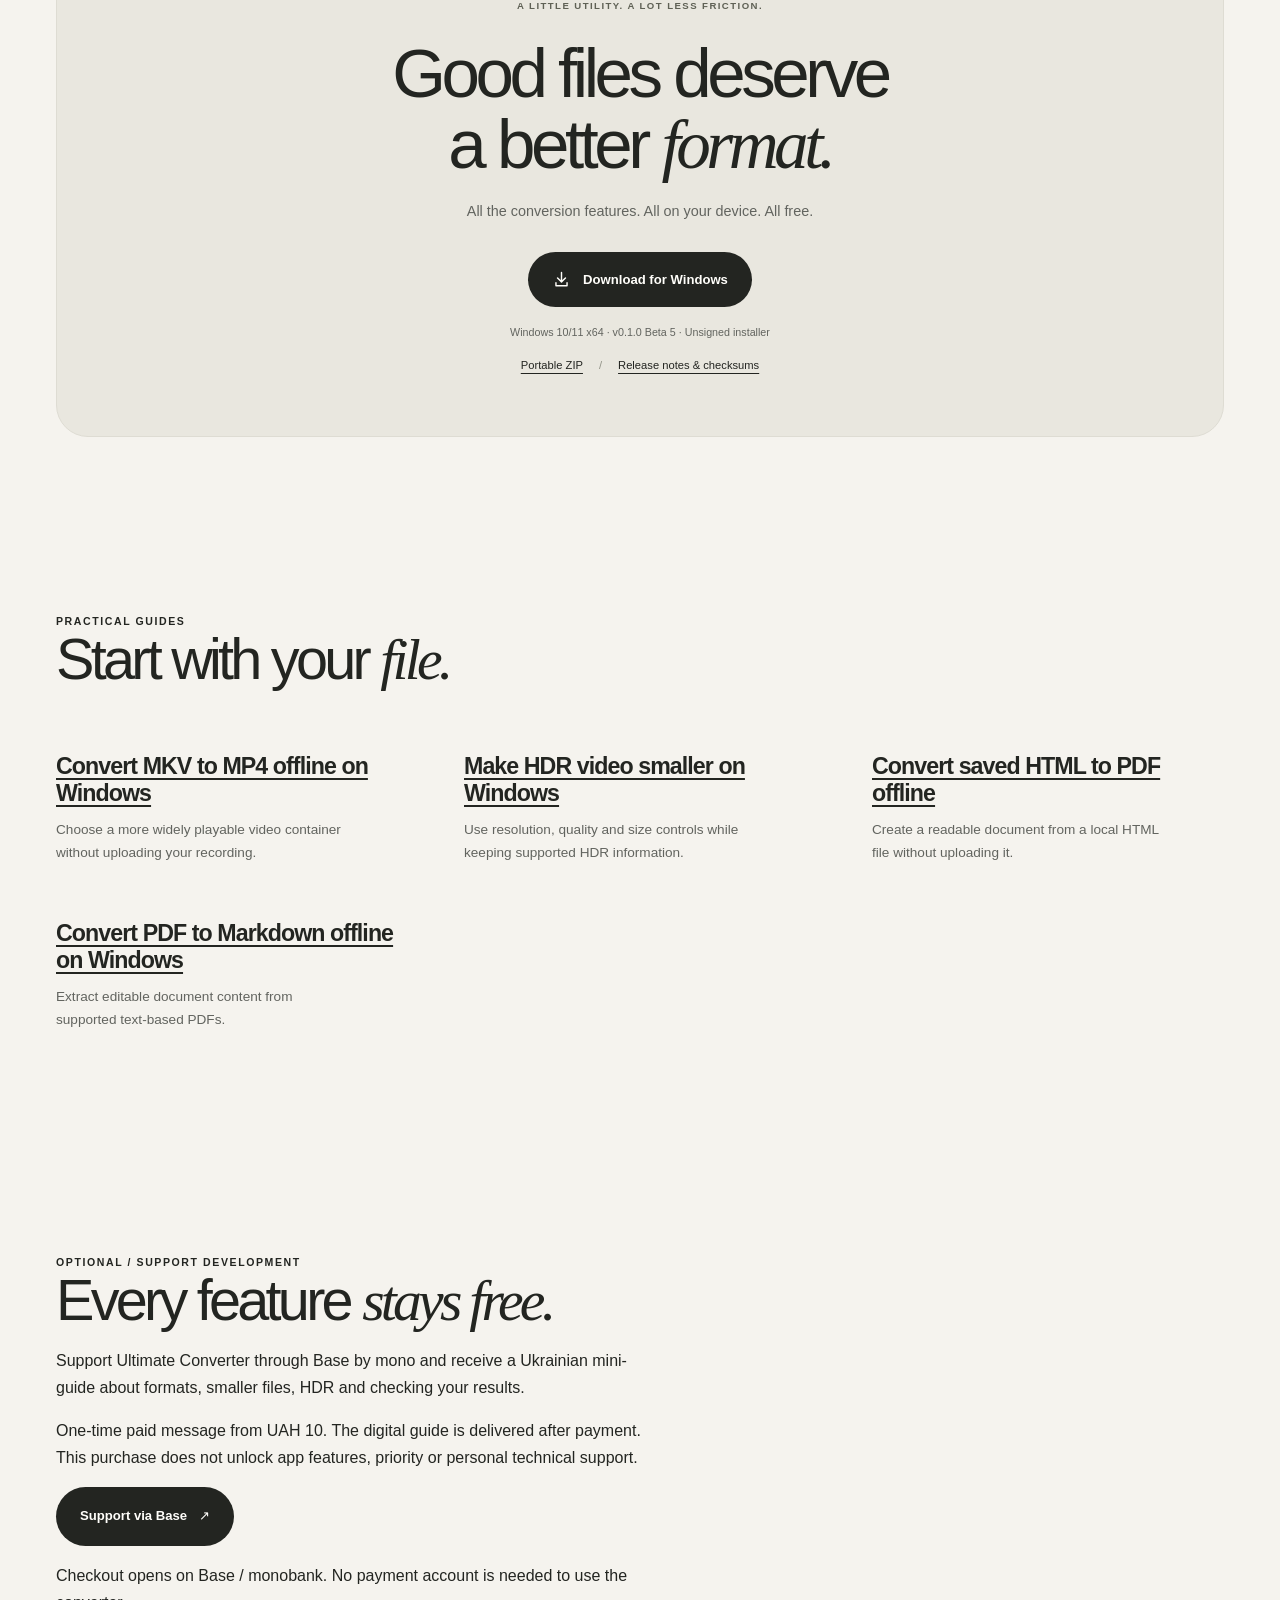
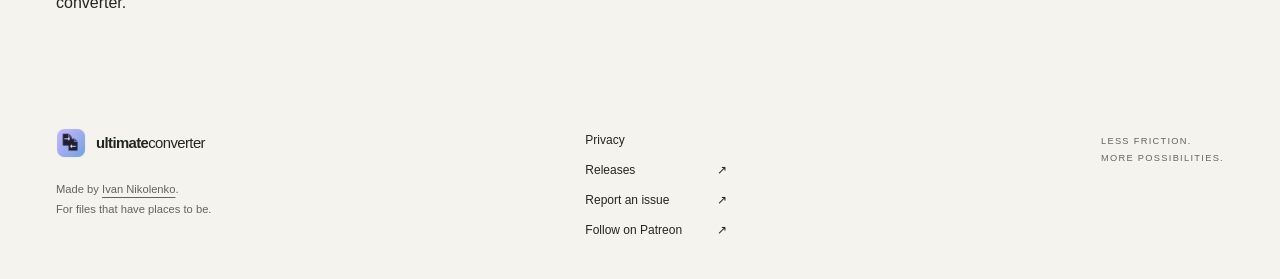
==== commit ec0d4cc6: "Publish Windows app privacy notice for Store listing" ====
--- a/index.html
+++ b/index.html
@@ -77,6 +77,6 @@
 <section class="section wrap" aria-labelledby="guides-title"><p class="eyebrow">PRACTICAL GUIDES</p><h2 id="guides-title">Start with your <em>file.</em></h2><div class="steps"><article><h3><a href="guides/mkv-to-mp4.html">Convert MKV to MP4 offline on Windows</a></h3><p>Choose a more widely playable video container without uploading your recording.</p></article><article><h3><a href="guides/shrink-hdr-video.html">Make HDR video smaller on Windows</a></h3><p>Use resolution, quality and size controls while keeping supported HDR information.</p></article><article><h3><a href="guides/html-to-pdf.html">Convert saved HTML to PDF offline</a></h3><p>Create a readable document from a local HTML file without uploading it.</p></article><article><h3><a href="guides/pdf-to-markdown.html">Convert PDF to Markdown offline on Windows</a></h3><p>Extract editable document content from supported text-based PDFs.</p></article></div></section>
     <section id="support" class="section wrap" aria-labelledby="support-title"><p class="eyebrow">OPTIONAL / SUPPORT DEVELOPMENT</p><h2 id="support-title">Every feature <em>stays free.</em></h2><p>Support Ultimate Converter through Base by mono and receive a Ukrainian mini-guide about formats, smaller files, HDR and checking your results.</p><p>One-time paid message from UAH 10. The digital guide is delivered after payment. This purchase does not unlock app features, priority or personal technical support.</p><p><a class="button primary" href="https://base.monobank.ua/Ck8dMrxpTM4C44">Support via Base <span aria-hidden="true">↗</span></a></p><p>Checkout opens on Base / monobank. No payment account is needed to use the converter.</p></section>
   </main>
-  <footer class="site-footer wrap"><div><a class="brand" href="./"><img src="assets/app-icon.png" width="30" height="30" alt=""><span>ultimate<span class="brand-light">converter</span></span></a><p>Made by <a href="https://github.com/nilsenj">Ivan Nikolenko</a>.<br>For files that have places to be.</p></div><nav aria-label="Footer"><a href="https://github.com/nilsenj/ultimate-converter/releases">Releases <span aria-hidden="true">↗</span></a><a href="https://github.com/nilsenj/ultimate-converter/issues">Report an issue <span aria-hidden="true">↗</span></a><a href="https://www.patreon.com/c/u4982665">Follow on Patreon <span aria-hidden="true">↗</span></a></nav><span class="footer-note">LESS FRICTION.<br>MORE POSSIBILITIES.</span></footer>
+  <footer class="site-footer wrap"><div><a class="brand" href="./"><img src="assets/app-icon.png" width="30" height="30" alt=""><span>ultimate<span class="brand-light">converter</span></span></a><p>Made by <a href="https://github.com/nilsenj">Ivan Nikolenko</a>.<br>For files that have places to be.</p></div><nav aria-label="Footer"><a href="privacy.html">Privacy</a><a href="https://github.com/nilsenj/ultimate-converter/releases">Releases <span aria-hidden="true">↗</span></a><a href="https://github.com/nilsenj/ultimate-converter/issues">Report an issue <span aria-hidden="true">↗</span></a><a href="https://www.patreon.com/c/u4982665">Follow on Patreon <span aria-hidden="true">↗</span></a></nav><span class="footer-note">LESS FRICTION.<br>MORE POSSIBILITIES.</span></footer>
 </body>
 </html>
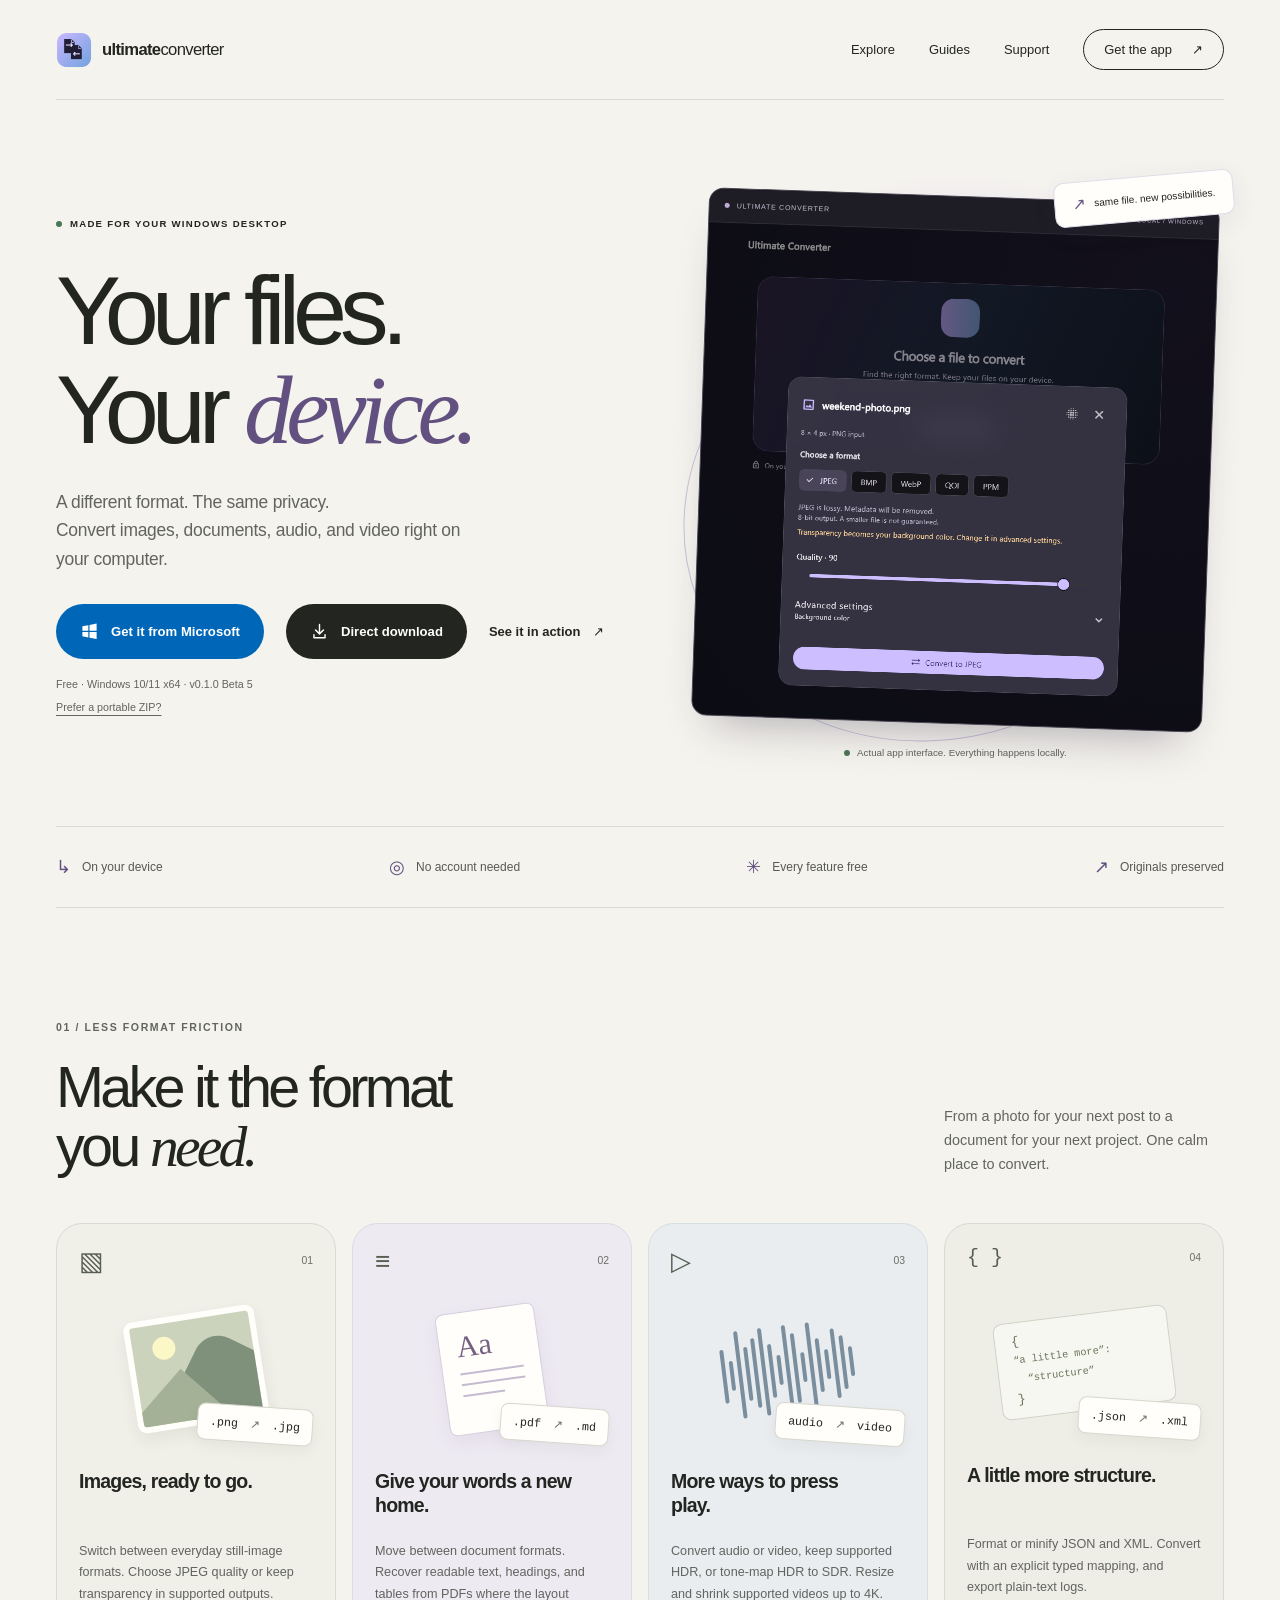
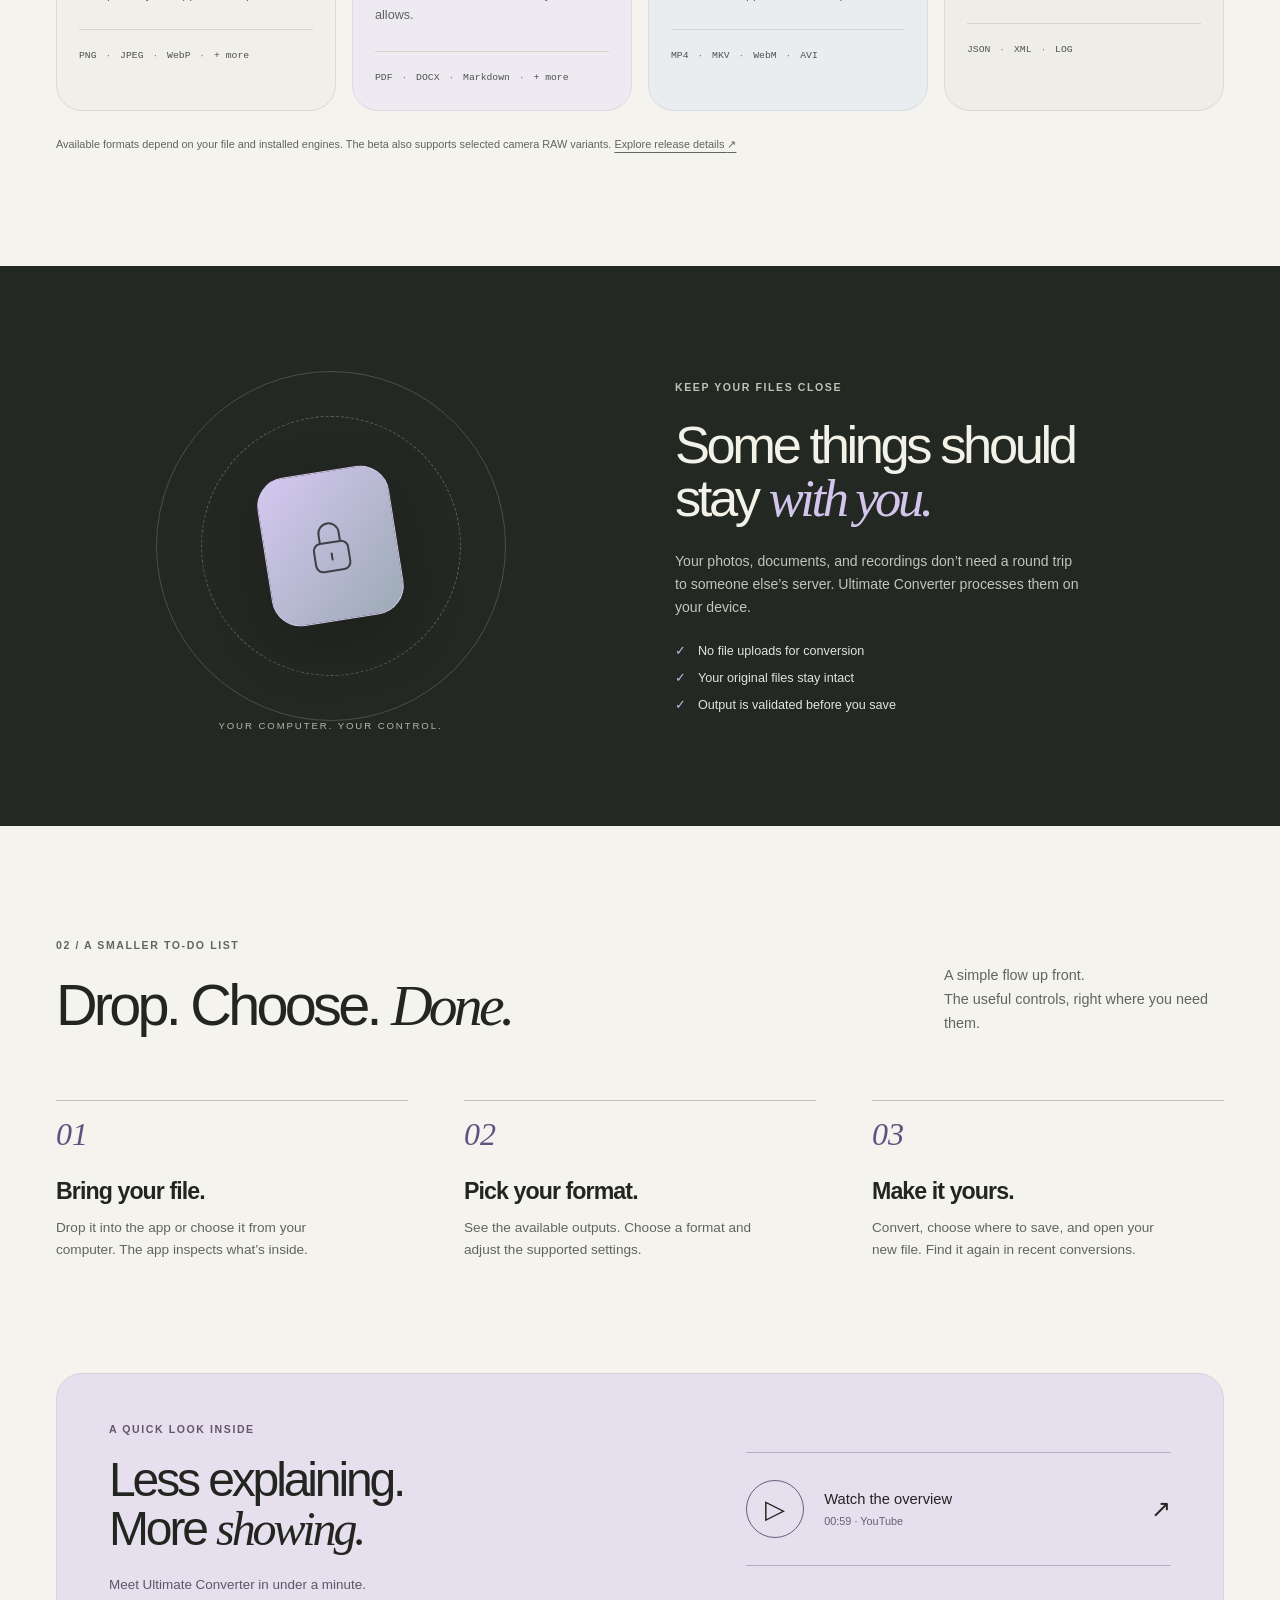
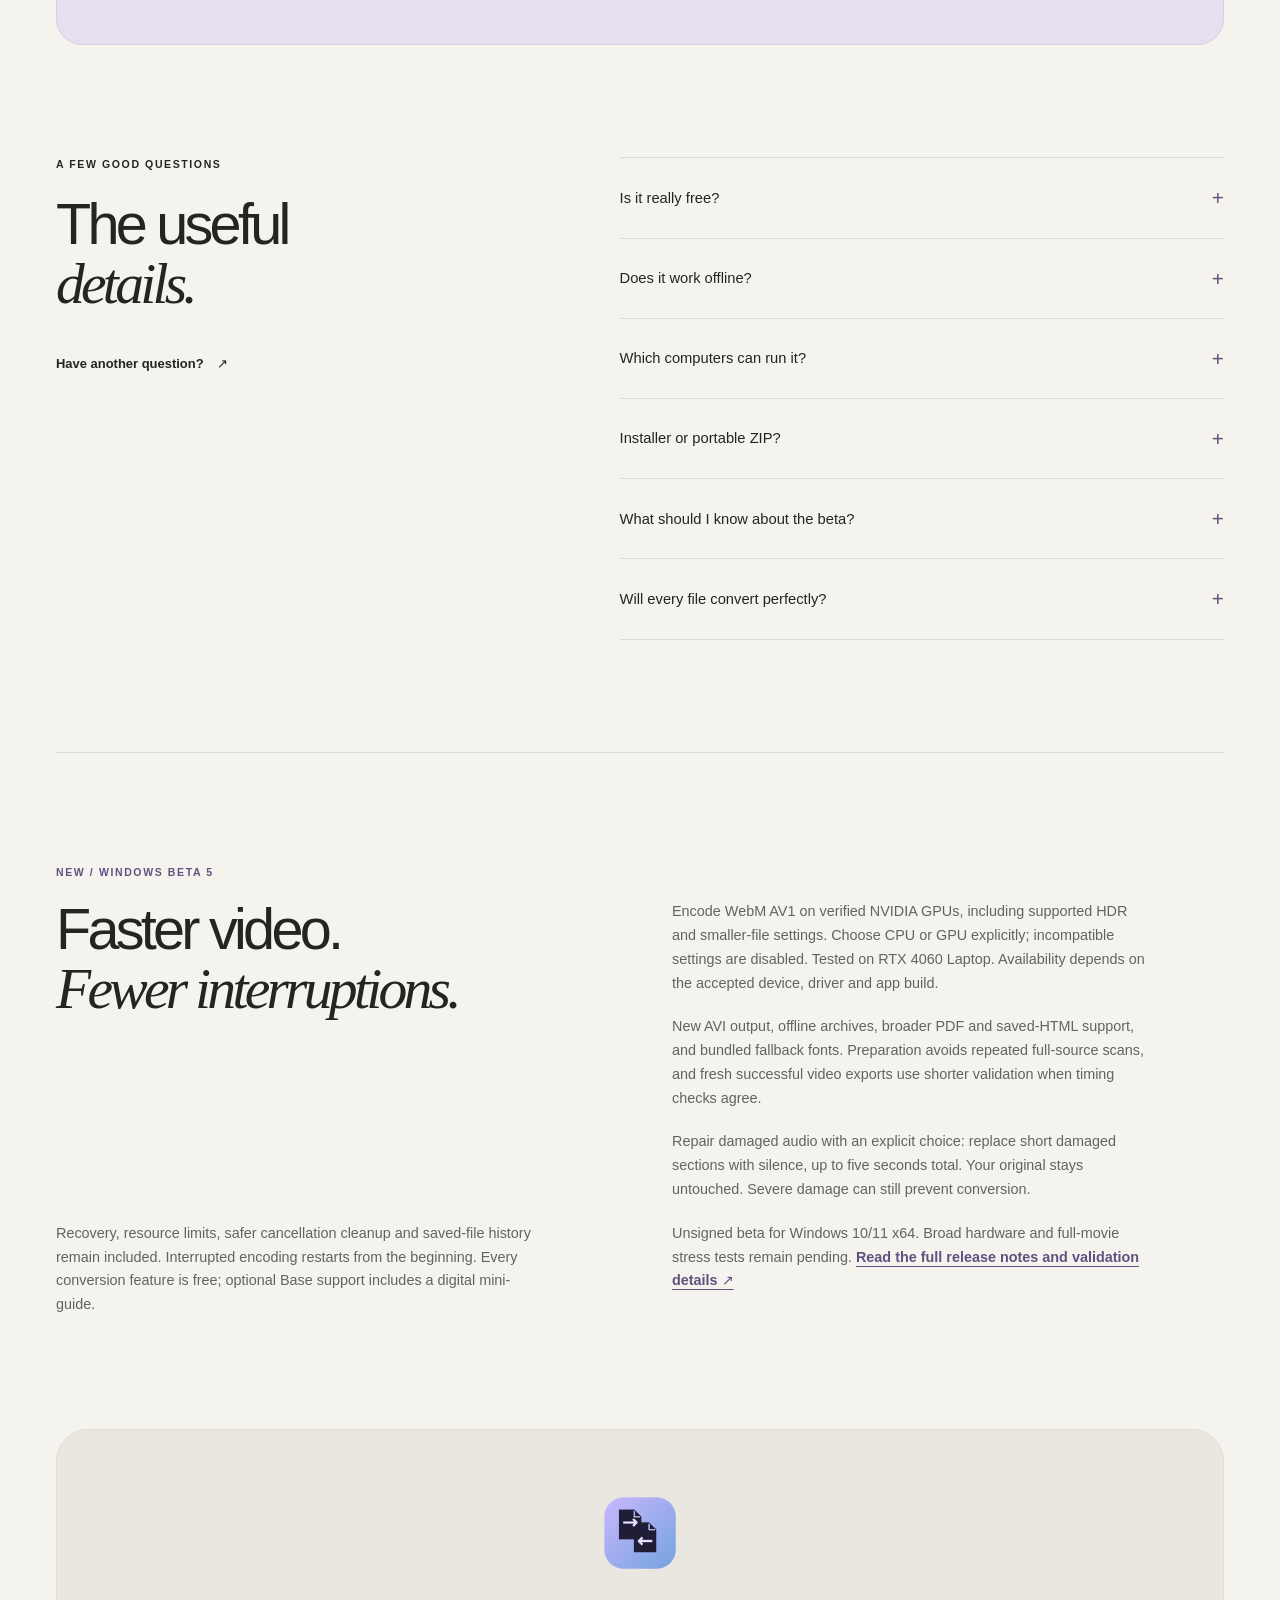
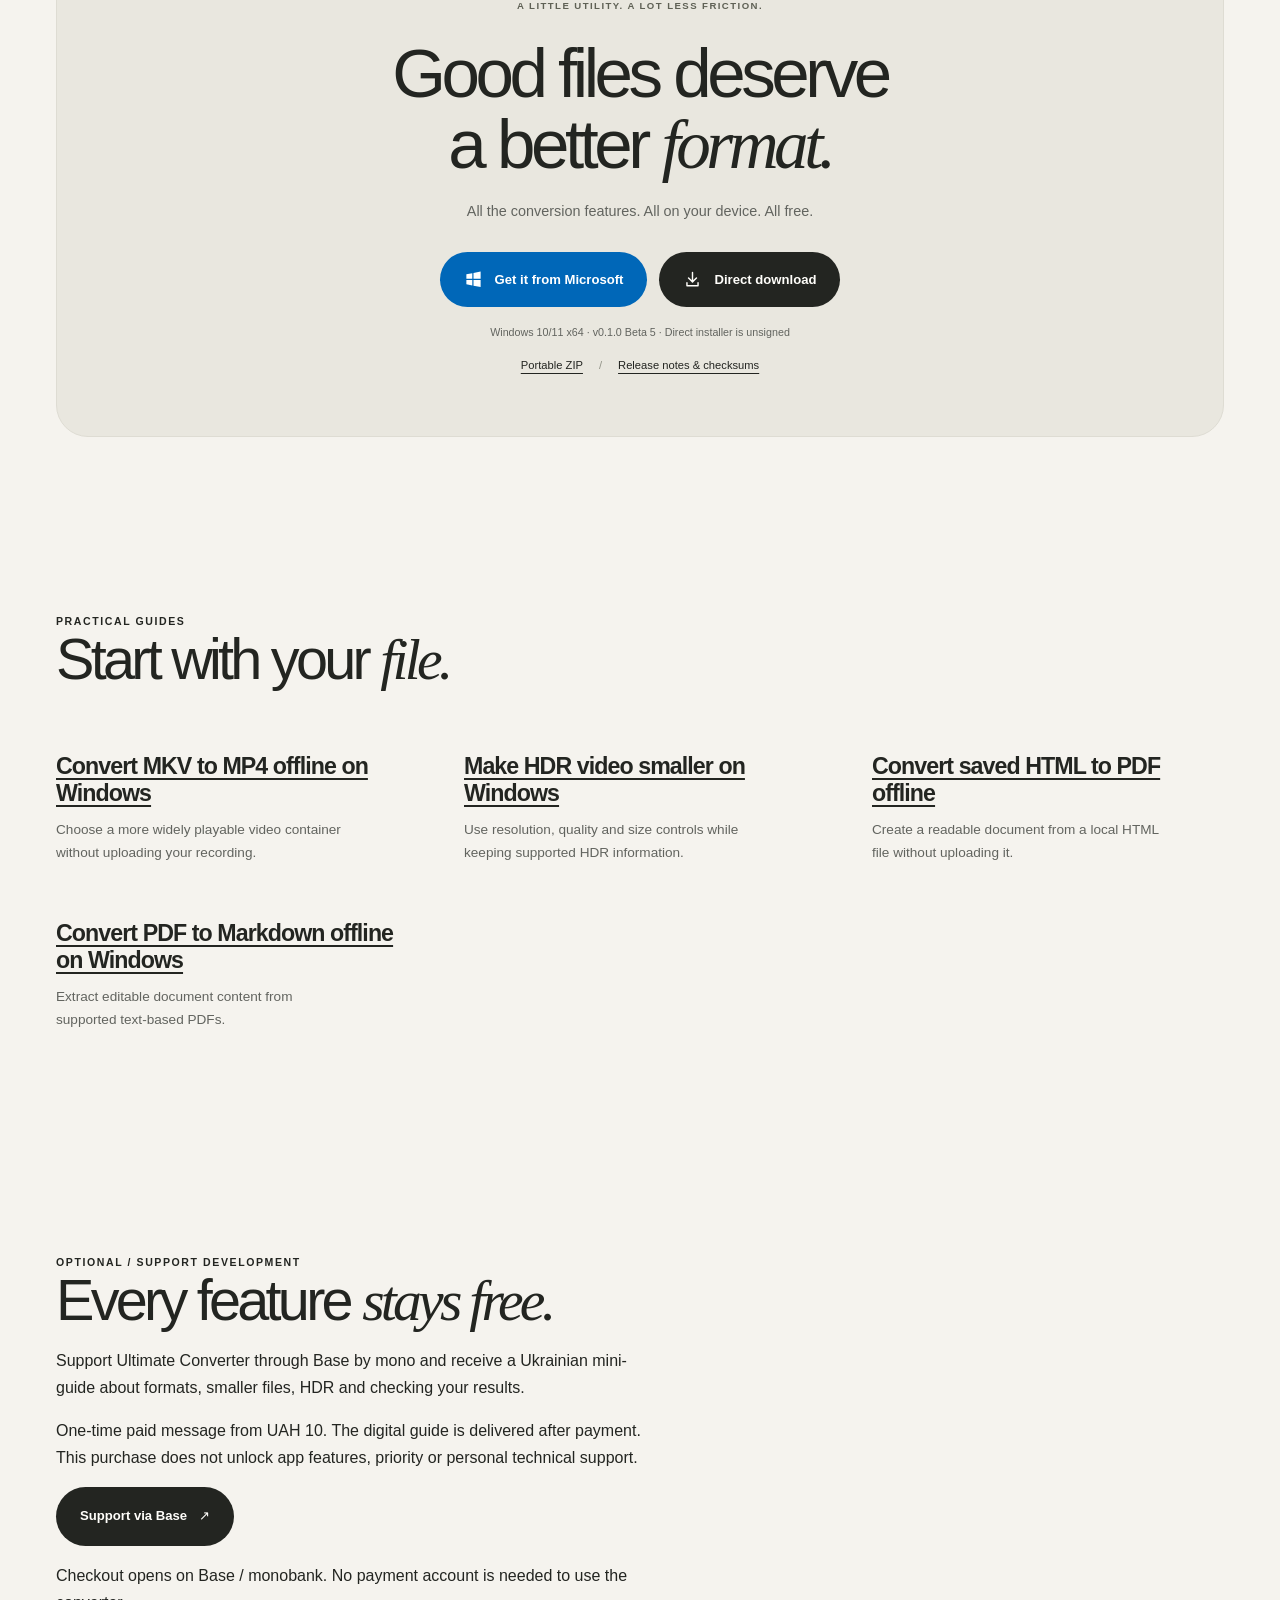
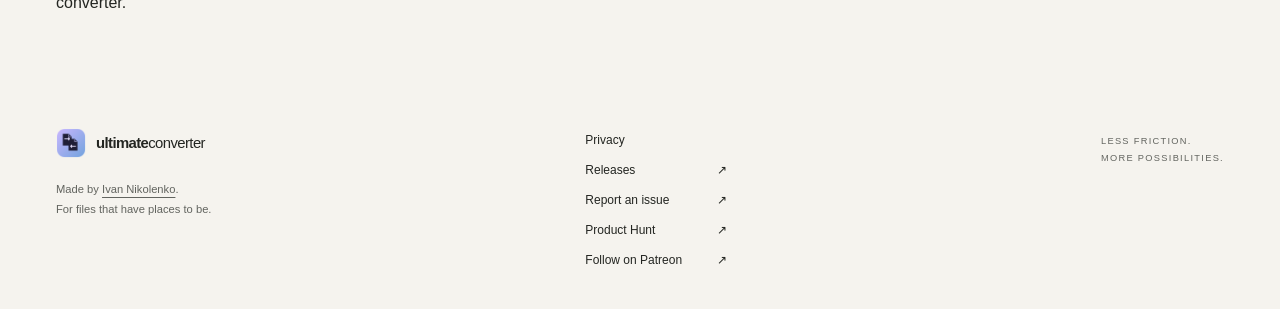
==== commit 3e59d084: "Add Microsoft Store download and Product Hunt links" ====
--- a/index.html
+++ b/index.html
@@ -18,7 +18,7 @@
   <meta property="og:image:alt" content="Ultimate Converter. Your files. Your device. Free local file conversion for Windows.">
   <meta name="twitter:card" content="summary_large_image">
   <link rel="stylesheet" href="assets/site.css">
-<script type="application/ld+json">{"@context": "https://schema.org", "@type": "SoftwareApplication", "name": "Ultimate Converter", "operatingSystem": "Windows 10, Windows 11 (x64)", "applicationCategory": "UtilitiesApplication", "softwareVersion": "0.1.0-beta.5", "url": "https://nilsenj.github.io/ultimate-converter/", "downloadUrl": "https://github.com/nilsenj/ultimate-converter/releases/download/v0.1.0-beta.5/Ultimate-Converter-0.1.0-beta.5-windows-x64-setup.exe", "offers": {"@type": "Offer", "price": "0", "priceCurrency": "USD"}, "author": {"@type": "Person", "name": "Ivan Nikolenko"}}</script>
+<script type="application/ld+json">{"@context": "https://schema.org", "@type": "SoftwareApplication", "name": "Ultimate Converter", "operatingSystem": "Windows 10, Windows 11 (x64)", "applicationCategory": "UtilitiesApplication", "softwareVersion": "0.1.0-beta.5", "url": "https://nilsenj.github.io/ultimate-converter/", "downloadUrl": "https://github.com/nilsenj/ultimate-converter/releases/download/v0.1.0-beta.5/Ultimate-Converter-0.1.0-beta.5-windows-x64-setup.exe", "sameAs": ["https://apps.microsoft.com/detail/9N1XWXT9FFD8", "https://www.producthunt.com/products/ultimate-converter"], "offers": {"@type": "Offer", "price": "0", "priceCurrency": "USD"}, "author": {"@type": "Person", "name": "Ivan Nikolenko"}}</script>
 <link rel="sitemap" type="application/xml" href="sitemap.xml">
 </head>
 <body>
@@ -33,7 +33,7 @@
         <div class="eyebrow availability"><span class="status-dot" aria-hidden="true"></span> MADE FOR YOUR WINDOWS DESKTOP</div>
         <h1 id="hero-title">Your files.<br>Your <em>device.</em></h1>
         <p class="hero-description">A different format. The same privacy.<br>Convert images, documents, audio, and video right on your computer.</p>
-        <div class="hero-actions"><a class="button primary" href="https://github.com/nilsenj/ultimate-converter/releases/download/v0.1.0-beta.5/Ultimate-Converter-0.1.0-beta.5-windows-x64-setup.exe"><svg viewBox="0 0 24 24" aria-hidden="true"><path d="M12 3v12m-5-5 5 5 5-5M5 16v4h14v-4"/></svg> Download for Windows</a><a class="text-link" href="#demo">See it in action <span aria-hidden="true">↗</span></a></div>
+        <div class="hero-actions"><a class="button store" href="https://apps.microsoft.com/detail/9N1XWXT9FFD8"><svg viewBox="0 0 24 24" aria-hidden="true"><path d="M3 5.5 10.5 4v7H3V5.5Zm9-1.8L21 2v9h-9V3.7ZM3 12.5h7.5v7L3 18v-5.5Zm9 0h9v9l-9-1.7v-7.3Z"/></svg> Get it from Microsoft</a><a class="button primary" href="https://github.com/nilsenj/ultimate-converter/releases/download/v0.1.0-beta.5/Ultimate-Converter-0.1.0-beta.5-windows-x64-setup.exe"><svg viewBox="0 0 24 24" aria-hidden="true"><path d="M12 3v12m-5-5 5 5 5-5M5 16v4h14v-4"/></svg> Direct download</a><a class="text-link" href="#demo">See it in action <span aria-hidden="true">↗</span></a></div>
         <p class="download-note">Free · Windows 10/11 x64 · v0.1.0 Beta 5<br><a href="https://github.com/nilsenj/ultimate-converter/releases/download/v0.1.0-beta.5/Ultimate-Converter-0.1.0-beta.5-windows-x64.zip">Prefer a portable ZIP?</a></p>
       </div>
       <figure class="hero-visual">
@@ -73,10 +73,10 @@
 
     <section id="release-notes" class="section wrap" aria-labelledby="release-title"><p class="eyebrow">NEW / WINDOWS BETA 5</p><h2 id="release-title">Faster video.<br><em>Fewer interruptions.</em></h2><p>Encode WebM AV1 on verified NVIDIA GPUs, including supported HDR and smaller-file settings. Choose CPU or GPU explicitly; incompatible settings are disabled. Tested on RTX 4060 Laptop. Availability depends on the accepted device, driver and app build.</p><p>New AVI output, offline archives, broader PDF and saved-HTML support, and bundled fallback fonts. Preparation avoids repeated full-source scans, and fresh successful video exports use shorter validation when timing checks agree.</p><p>Repair damaged audio with an explicit choice: replace short damaged sections with silence, up to five seconds total. Your original stays untouched. Severe damage can still prevent conversion.</p><p>Recovery, resource limits, safer cancellation cleanup and saved-file history remain included. Interrupted encoding restarts from the beginning. Every conversion feature is free; optional Base support includes a digital mini-guide.</p><p>Unsigned beta for Windows 10/11 x64. Broad hardware and full-movie stress tests remain pending. <a href="https://github.com/nilsenj/ultimate-converter/releases/tag/v0.1.0-beta.5">Read the full release notes and validation details <span aria-hidden="true">↗</span></a></p></section>
 
-    <section id="download" class="download-section wrap" aria-labelledby="download-title"><div class="download-inner"><img src="assets/app-icon.png" width="76" height="76" alt="" loading="lazy"><p class="eyebrow">A LITTLE UTILITY. A LOT LESS FRICTION.</p><h2 id="download-title">Good files deserve<br>a better <em>format.</em></h2><p>All the conversion features. All on your device. All free.</p><a class="button primary" href="https://github.com/nilsenj/ultimate-converter/releases/download/v0.1.0-beta.5/Ultimate-Converter-0.1.0-beta.5-windows-x64-setup.exe"><svg viewBox="0 0 24 24" aria-hidden="true"><path d="M12 3v12m-5-5 5 5 5-5M5 16v4h14v-4"/></svg> Download for Windows</a><p class="download-note">Windows 10/11 x64 · v0.1.0 Beta 5 · Unsigned installer</p><div class="download-alternatives"><a href="https://github.com/nilsenj/ultimate-converter/releases/download/v0.1.0-beta.5/Ultimate-Converter-0.1.0-beta.5-windows-x64.zip">Portable ZIP</a><span aria-hidden="true">/</span><a href="https://github.com/nilsenj/ultimate-converter/releases/tag/v0.1.0-beta.5">Release notes &amp; checksums</a></div></div></section>
+    <section id="download" class="download-section wrap" aria-labelledby="download-title"><div class="download-inner"><img src="assets/app-icon.png" width="76" height="76" alt="" loading="lazy"><p class="eyebrow">A LITTLE UTILITY. A LOT LESS FRICTION.</p><h2 id="download-title">Good files deserve<br>a better <em>format.</em></h2><p>All the conversion features. All on your device. All free.</p><div class="download-buttons"><a class="button store" href="https://apps.microsoft.com/detail/9N1XWXT9FFD8"><svg viewBox="0 0 24 24" aria-hidden="true"><path d="M3 5.5 10.5 4v7H3V5.5Zm9-1.8L21 2v9h-9V3.7ZM3 12.5h7.5v7L3 18v-5.5Zm9 0h9v9l-9-1.7v-7.3Z"/></svg> Get it from Microsoft</a><a class="button primary" href="https://github.com/nilsenj/ultimate-converter/releases/download/v0.1.0-beta.5/Ultimate-Converter-0.1.0-beta.5-windows-x64-setup.exe"><svg viewBox="0 0 24 24" aria-hidden="true"><path d="M12 3v12m-5-5 5 5 5-5M5 16v4h14v-4"/></svg> Direct download</a></div><p class="download-note">Windows 10/11 x64 · v0.1.0 Beta 5 · Direct installer is unsigned</p><div class="download-alternatives"><a href="https://github.com/nilsenj/ultimate-converter/releases/download/v0.1.0-beta.5/Ultimate-Converter-0.1.0-beta.5-windows-x64.zip">Portable ZIP</a><span aria-hidden="true">/</span><a href="https://github.com/nilsenj/ultimate-converter/releases/tag/v0.1.0-beta.5">Release notes &amp; checksums</a></div></div></section>
 <section class="section wrap" aria-labelledby="guides-title"><p class="eyebrow">PRACTICAL GUIDES</p><h2 id="guides-title">Start with your <em>file.</em></h2><div class="steps"><article><h3><a href="guides/mkv-to-mp4.html">Convert MKV to MP4 offline on Windows</a></h3><p>Choose a more widely playable video container without uploading your recording.</p></article><article><h3><a href="guides/shrink-hdr-video.html">Make HDR video smaller on Windows</a></h3><p>Use resolution, quality and size controls while keeping supported HDR information.</p></article><article><h3><a href="guides/html-to-pdf.html">Convert saved HTML to PDF offline</a></h3><p>Create a readable document from a local HTML file without uploading it.</p></article><article><h3><a href="guides/pdf-to-markdown.html">Convert PDF to Markdown offline on Windows</a></h3><p>Extract editable document content from supported text-based PDFs.</p></article></div></section>
     <section id="support" class="section wrap" aria-labelledby="support-title"><p class="eyebrow">OPTIONAL / SUPPORT DEVELOPMENT</p><h2 id="support-title">Every feature <em>stays free.</em></h2><p>Support Ultimate Converter through Base by mono and receive a Ukrainian mini-guide about formats, smaller files, HDR and checking your results.</p><p>One-time paid message from UAH 10. The digital guide is delivered after payment. This purchase does not unlock app features, priority or personal technical support.</p><p><a class="button primary" href="https://base.monobank.ua/Ck8dMrxpTM4C44">Support via Base <span aria-hidden="true">↗</span></a></p><p>Checkout opens on Base / monobank. No payment account is needed to use the converter.</p></section>
   </main>
-  <footer class="site-footer wrap"><div><a class="brand" href="./"><img src="assets/app-icon.png" width="30" height="30" alt=""><span>ultimate<span class="brand-light">converter</span></span></a><p>Made by <a href="https://github.com/nilsenj">Ivan Nikolenko</a>.<br>For files that have places to be.</p></div><nav aria-label="Footer"><a href="privacy.html">Privacy</a><a href="https://github.com/nilsenj/ultimate-converter/releases">Releases <span aria-hidden="true">↗</span></a><a href="https://github.com/nilsenj/ultimate-converter/issues">Report an issue <span aria-hidden="true">↗</span></a><a href="https://www.patreon.com/c/u4982665">Follow on Patreon <span aria-hidden="true">↗</span></a></nav><span class="footer-note">LESS FRICTION.<br>MORE POSSIBILITIES.</span></footer>
+  <footer class="site-footer wrap"><div><a class="brand" href="./"><img src="assets/app-icon.png" width="30" height="30" alt=""><span>ultimate<span class="brand-light">converter</span></span></a><p>Made by <a href="https://github.com/nilsenj">Ivan Nikolenko</a>.<br>For files that have places to be.</p></div><nav aria-label="Footer"><a href="privacy.html">Privacy</a><a href="https://github.com/nilsenj/ultimate-converter/releases">Releases <span aria-hidden="true">↗</span></a><a href="https://github.com/nilsenj/ultimate-converter/issues">Report an issue <span aria-hidden="true">↗</span></a><a href="https://www.producthunt.com/products/ultimate-converter">Product Hunt <span aria-hidden="true">↗</span></a><a href="https://www.patreon.com/c/u4982665">Follow on Patreon <span aria-hidden="true">↗</span></a></nav><span class="footer-note">LESS FRICTION.<br>MORE POSSIBILITIES.</span></footer>
 </body>
 </html>
--- a/assets/site.css
+++ b/assets/site.css
@@ -207,10 +207,28 @@
   background:#4b3f60;
   transform:translateY(-2px);
 }
+.store {
+  background:#0067b8;
+  color:#fff;
+}
+.store:hover {
+  background:#005a9e;
+  transform:translateY(-2px);
+}
+.store svg {
+  fill:currentColor;
+  stroke:none;
+}
 .button svg {
   width:19px;
   height:19px;
   flex-shrink:0;
+}
+.download-buttons {
+  display:flex;
+  justify-content:center;
+  gap:12px;
+  flex-wrap:wrap;
 }
 .text-link {
   font-size:.81rem;
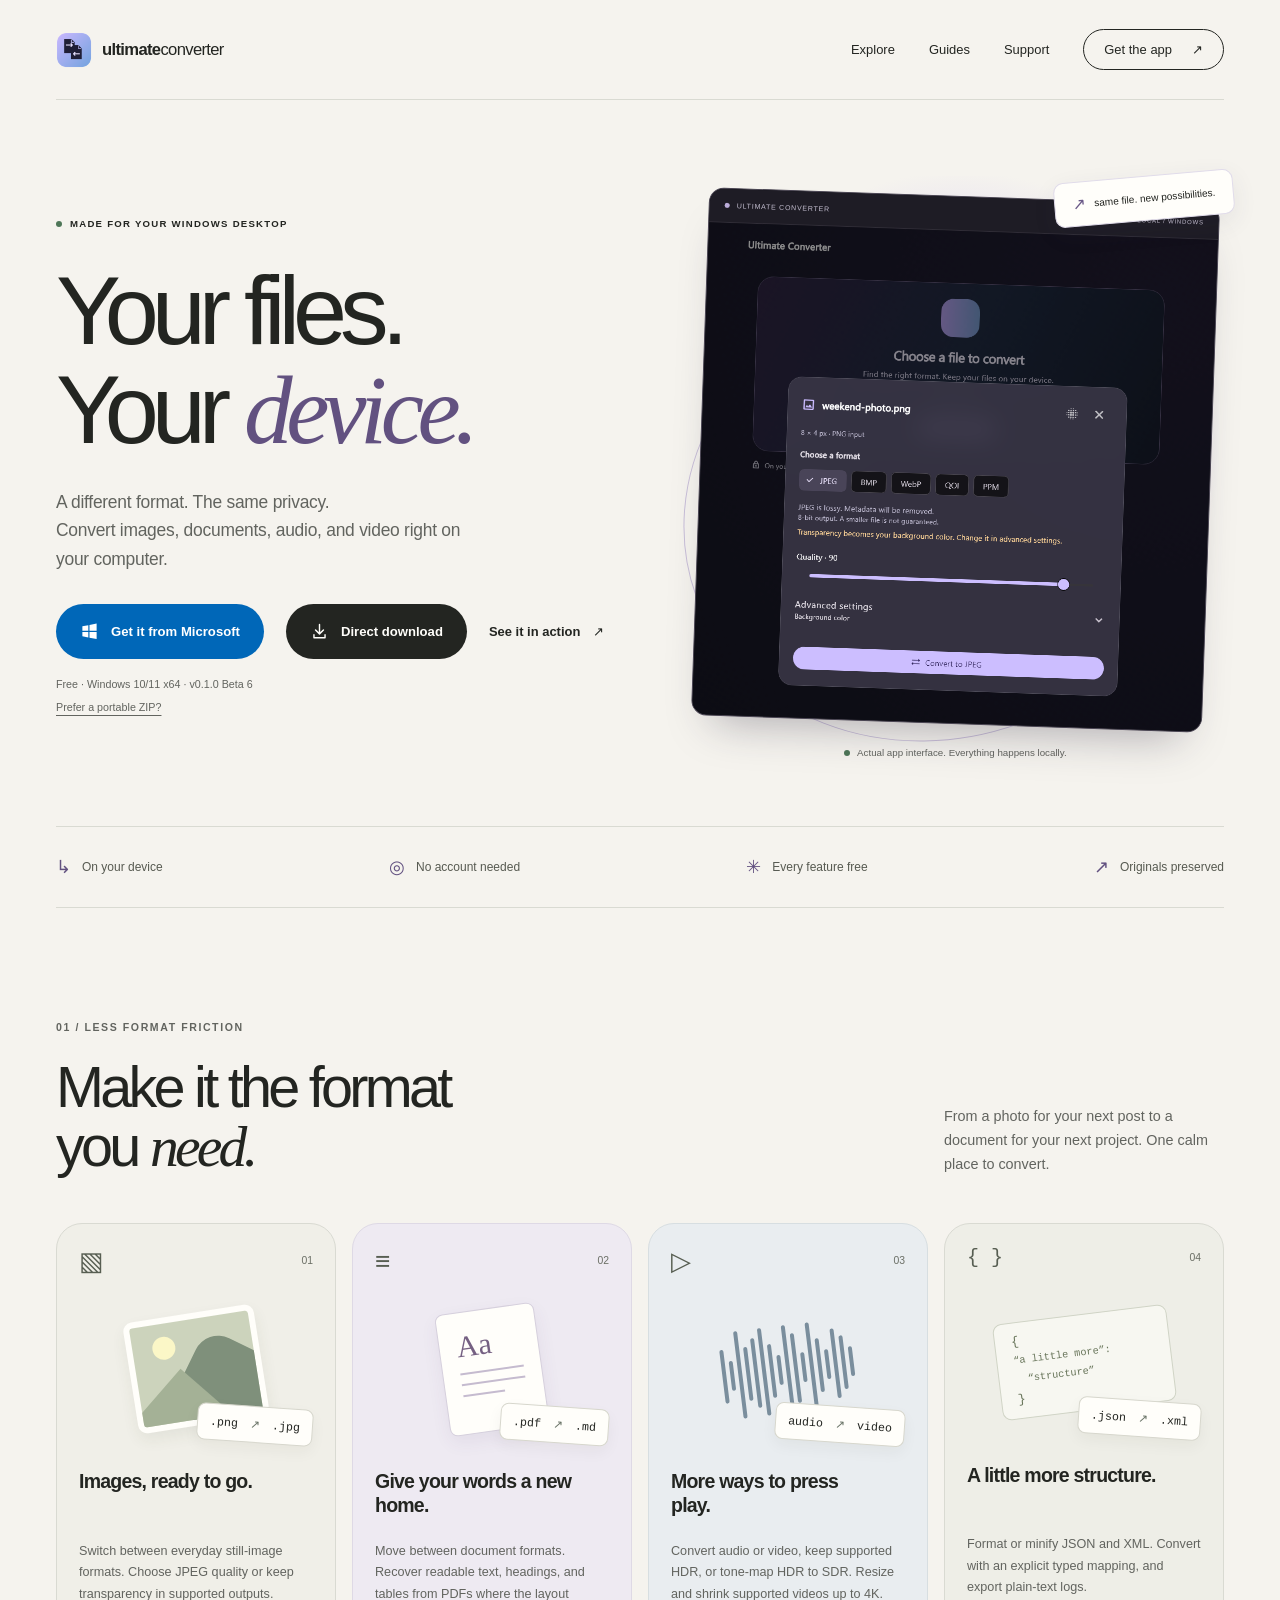
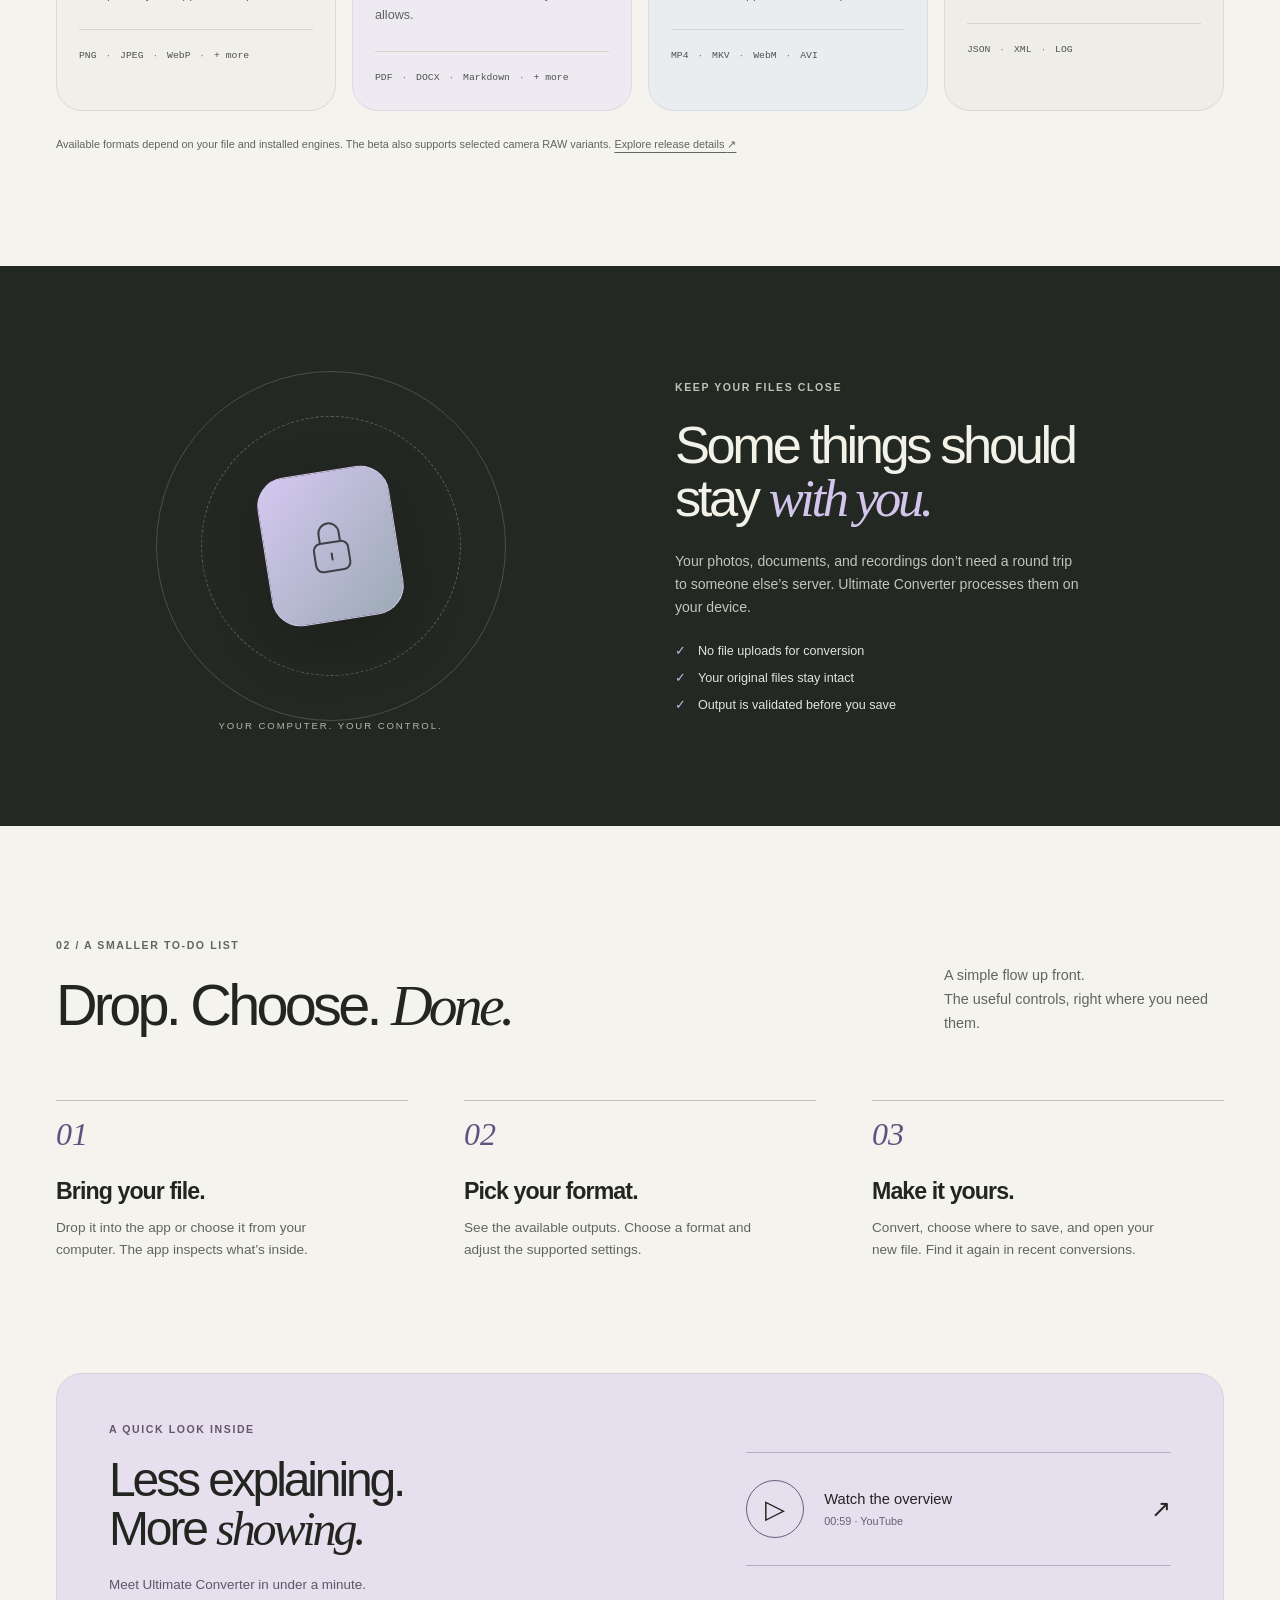
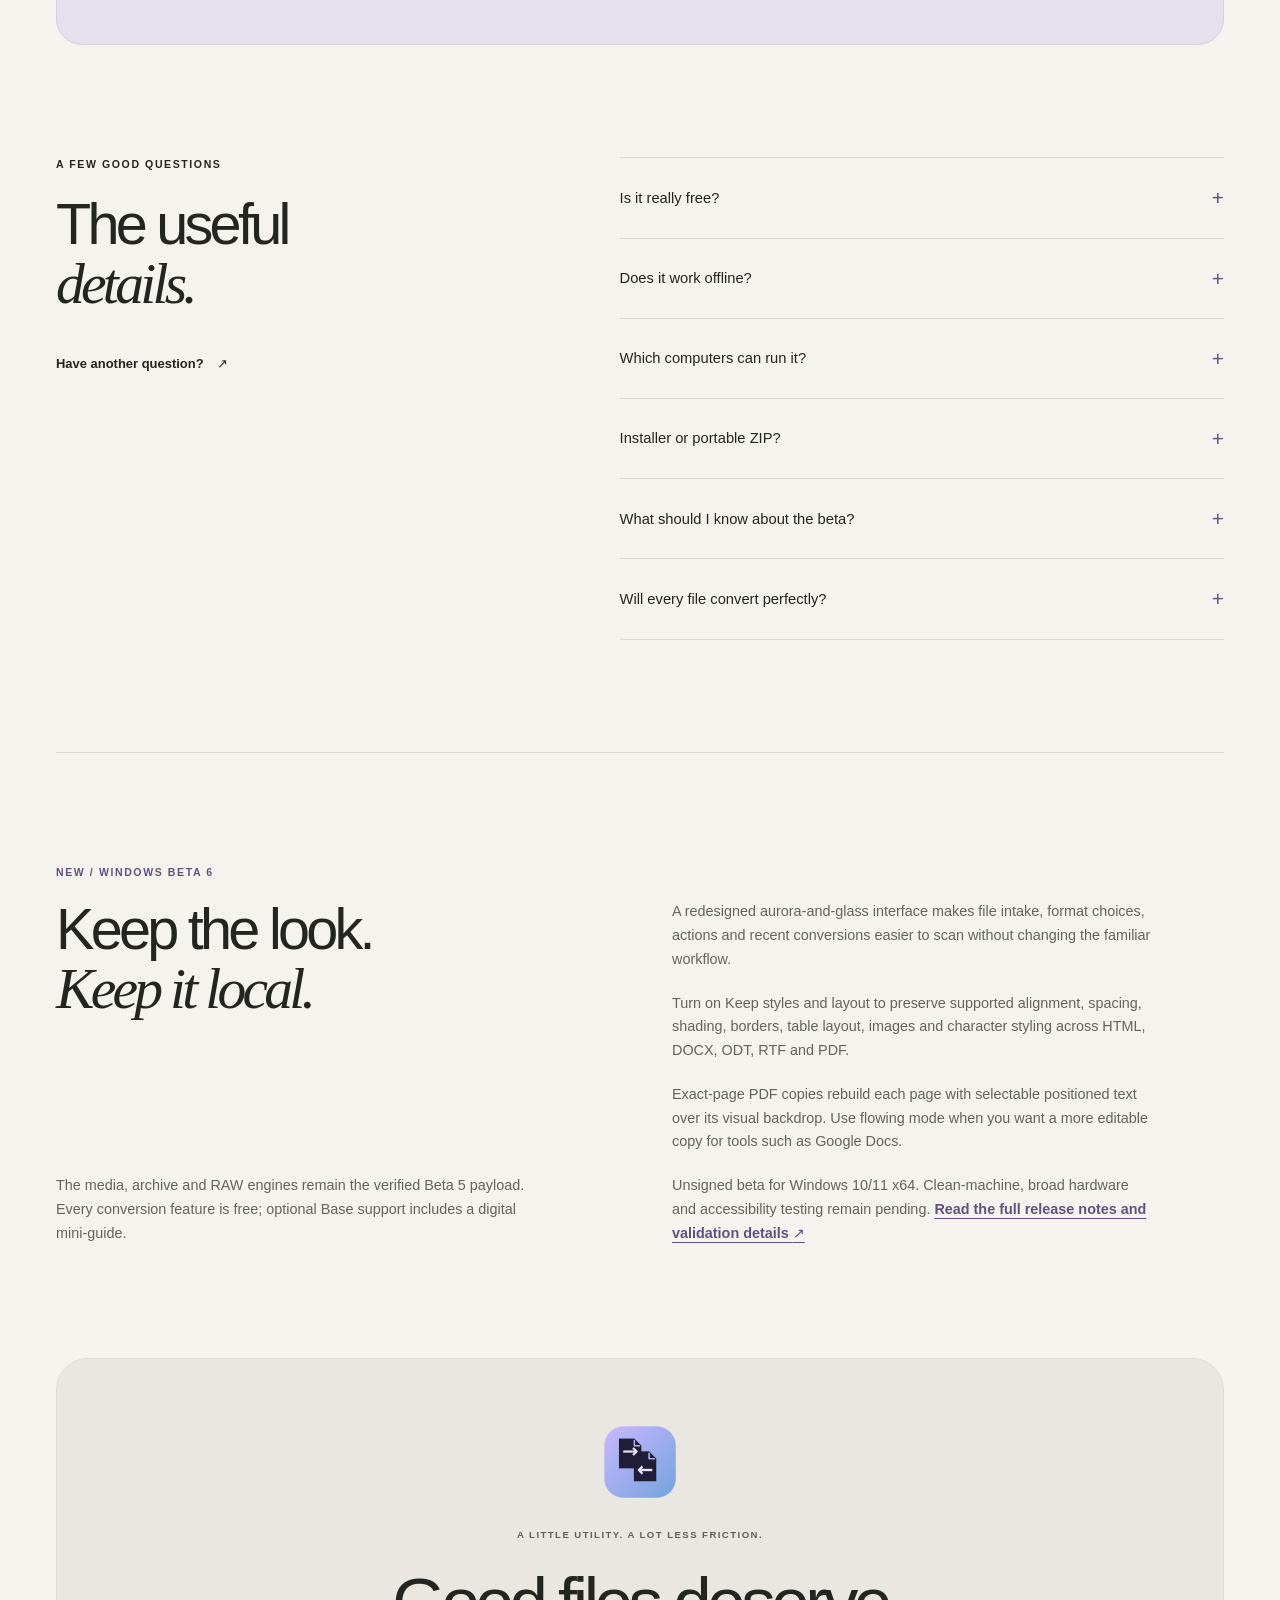
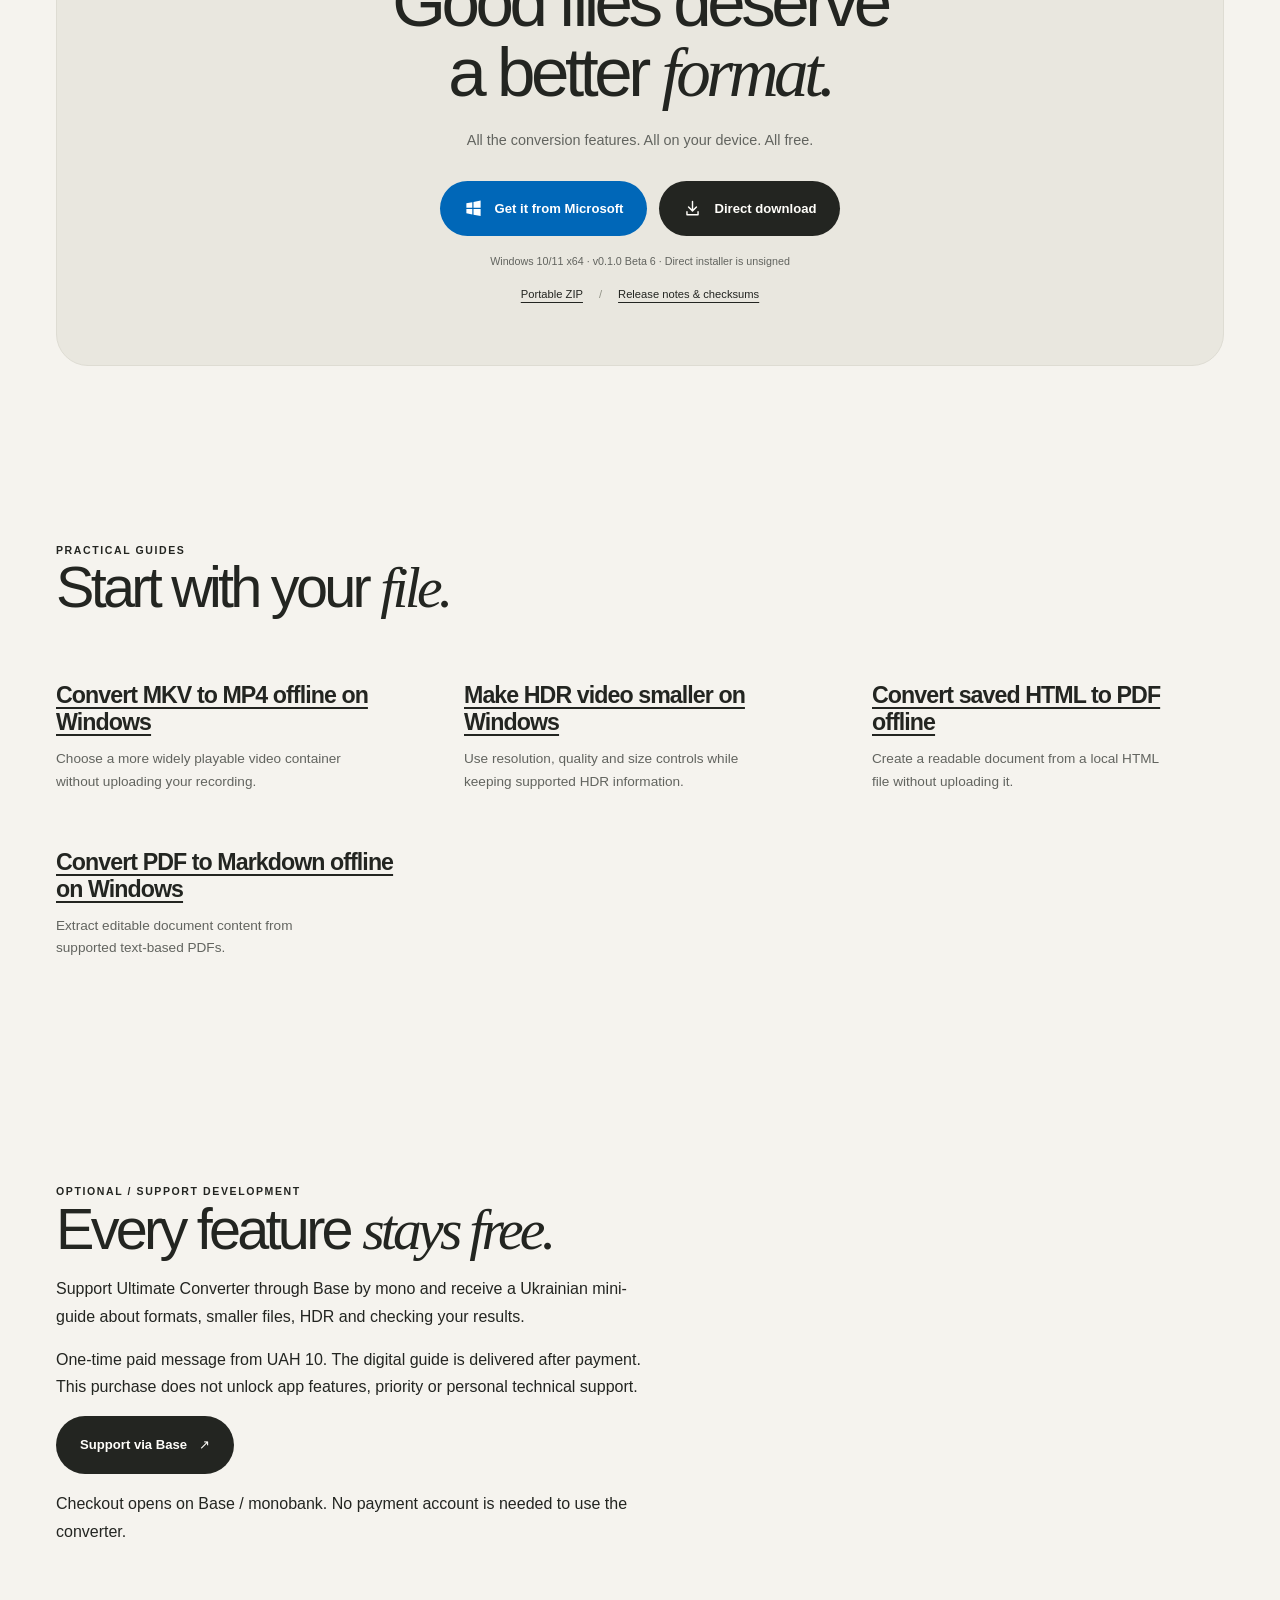
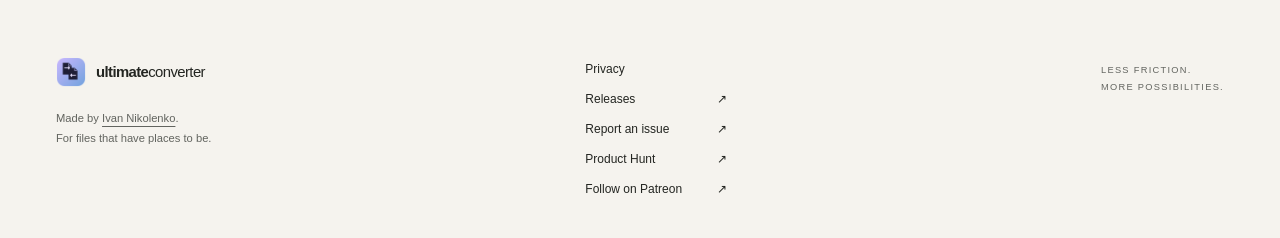
==== commit f987d5ab: "Publish Beta 6 website and release notes" ====
--- a/index.html
+++ b/index.html
@@ -18,7 +18,7 @@
   <meta property="og:image:alt" content="Ultimate Converter. Your files. Your device. Free local file conversion for Windows.">
   <meta name="twitter:card" content="summary_large_image">
   <link rel="stylesheet" href="assets/site.css">
-<script type="application/ld+json">{"@context": "https://schema.org", "@type": "SoftwareApplication", "name": "Ultimate Converter", "operatingSystem": "Windows 10, Windows 11 (x64)", "applicationCategory": "UtilitiesApplication", "softwareVersion": "0.1.0-beta.5", "url": "https://nilsenj.github.io/ultimate-converter/", "downloadUrl": "https://github.com/nilsenj/ultimate-converter/releases/download/v0.1.0-beta.5/Ultimate-Converter-0.1.0-beta.5-windows-x64-setup.exe", "sameAs": ["https://apps.microsoft.com/detail/9N1XWXT9FFD8", "https://www.producthunt.com/products/ultimate-converter"], "offers": {"@type": "Offer", "price": "0", "priceCurrency": "USD"}, "author": {"@type": "Person", "name": "Ivan Nikolenko"}}</script>
+<script type="application/ld+json">{"@context": "https://schema.org", "@type": "SoftwareApplication", "name": "Ultimate Converter", "operatingSystem": "Windows 10, Windows 11 (x64)", "applicationCategory": "UtilitiesApplication", "softwareVersion": "0.1.0-beta.6", "url": "https://nilsenj.github.io/ultimate-converter/", "downloadUrl": "https://github.com/nilsenj/ultimate-converter/releases/download/v0.1.0-beta.6/Ultimate-Converter-0.1.0-beta.6-windows-x64-setup.exe", "sameAs": ["https://apps.microsoft.com/detail/9N1XWXT9FFD8", "https://www.producthunt.com/products/ultimate-converter"], "offers": {"@type": "Offer", "price": "0", "priceCurrency": "USD"}, "author": {"@type": "Person", "name": "Ivan Nikolenko"}}</script>
 <link rel="sitemap" type="application/xml" href="sitemap.xml">
 </head>
 <body>
@@ -33,8 +33,8 @@
         <div class="eyebrow availability"><span class="status-dot" aria-hidden="true"></span> MADE FOR YOUR WINDOWS DESKTOP</div>
         <h1 id="hero-title">Your files.<br>Your <em>device.</em></h1>
         <p class="hero-description">A different format. The same privacy.<br>Convert images, documents, audio, and video right on your computer.</p>
-        <div class="hero-actions"><a class="button store" href="https://apps.microsoft.com/detail/9N1XWXT9FFD8"><svg viewBox="0 0 24 24" aria-hidden="true"><path d="M3 5.5 10.5 4v7H3V5.5Zm9-1.8L21 2v9h-9V3.7ZM3 12.5h7.5v7L3 18v-5.5Zm9 0h9v9l-9-1.7v-7.3Z"/></svg> Get it from Microsoft</a><a class="button primary" href="https://github.com/nilsenj/ultimate-converter/releases/download/v0.1.0-beta.5/Ultimate-Converter-0.1.0-beta.5-windows-x64-setup.exe"><svg viewBox="0 0 24 24" aria-hidden="true"><path d="M12 3v12m-5-5 5 5 5-5M5 16v4h14v-4"/></svg> Direct download</a><a class="text-link" href="#demo">See it in action <span aria-hidden="true">↗</span></a></div>
-        <p class="download-note">Free · Windows 10/11 x64 · v0.1.0 Beta 5<br><a href="https://github.com/nilsenj/ultimate-converter/releases/download/v0.1.0-beta.5/Ultimate-Converter-0.1.0-beta.5-windows-x64.zip">Prefer a portable ZIP?</a></p>
+        <div class="hero-actions"><a class="button store" href="https://apps.microsoft.com/detail/9N1XWXT9FFD8"><svg viewBox="0 0 24 24" aria-hidden="true"><path d="M3 5.5 10.5 4v7H3V5.5Zm9-1.8L21 2v9h-9V3.7ZM3 12.5h7.5v7L3 18v-5.5Zm9 0h9v9l-9-1.7v-7.3Z"/></svg> Get it from Microsoft</a><a class="button primary" href="https://github.com/nilsenj/ultimate-converter/releases/download/v0.1.0-beta.6/Ultimate-Converter-0.1.0-beta.6-windows-x64-setup.exe"><svg viewBox="0 0 24 24" aria-hidden="true"><path d="M12 3v12m-5-5 5 5 5-5M5 16v4h14v-4"/></svg> Direct download</a><a class="text-link" href="#demo">See it in action <span aria-hidden="true">↗</span></a></div>
+        <p class="download-note">Free · Windows 10/11 x64 · v0.1.0 Beta 6<br><a href="https://github.com/nilsenj/ultimate-converter/releases/download/v0.1.0-beta.6/Ultimate-Converter-0.1.0-beta.6-windows-x64.zip">Prefer a portable ZIP?</a></p>
       </div>
       <figure class="hero-visual">
         <div class="visual-orbit" aria-hidden="true"></div>
@@ -53,7 +53,7 @@
         <article class="feature-card media-card"><div class="card-top"><span class="category-icon" aria-hidden="true">▷</span><span class="card-number">03</span></div><div class="format-art media-art" aria-hidden="true"><div class="wave"><i></i><i></i><i></i><i></i><i></i><i></i><i></i><i></i><i></i><i></i><i></i><i></i><i></i><i></i><i></i><i></i><i></i></div><span class="format-chip">audio <b>↗</b> video</span></div><h3>More ways to press play.</h3><p>Convert audio or video, keep supported HDR, or tone-map HDR to SDR. Resize and shrink supported videos up to 4K.</p><div class="formats">MP4 <span>·</span> MKV <span>·</span> WebM <span>·</span> AVI</div></article>
         <article class="feature-card text-card"><div class="card-top"><span class="category-icon code-icon" aria-hidden="true">{ }</span><span class="card-number">04</span></div><div class="format-art code-art" aria-hidden="true"><div class="code-lines"><span>{</span><p>“a little more”:</p><p>&nbsp;&nbsp;“structure”</p><span>}</span></div><span class="format-chip">.json <b>↗</b> .xml</span></div><h3>A little more structure.</h3><p>Format or minify JSON and XML. Convert with an explicit typed mapping, and export plain-text logs.</p><div class="formats">JSON <span>·</span> XML <span>·</span> LOG</div></article>
       </div>
-      <p class="feature-footnote">Available formats depend on your file and installed engines. The beta also supports selected camera RAW variants. <a href="https://github.com/nilsenj/ultimate-converter/releases/tag/v0.1.0-beta.5">Explore release details <span aria-hidden="true">↗</span></a></p>
+      <p class="feature-footnote">Available formats depend on your file and installed engines. The beta also supports selected camera RAW variants. <a href="https://github.com/nilsenj/ultimate-converter/releases/tag/v0.1.0-beta.6">Explore release details <span aria-hidden="true">↗</span></a></p>
     </section>
 
     <section class="privacy-section" aria-labelledby="privacy-title"><div class="privacy-inner wrap"><div class="privacy-art" aria-hidden="true"><div class="privacy-ring ring-outer"></div><div class="privacy-ring ring-inner"></div><div class="lock-tile"><svg viewBox="0 0 64 64"><rect x="15" y="28" width="34" height="28" rx="7"/><path d="M22 28V19a10 10 0 0 1 20 0v9M32 39v6"/></svg></div><span class="privacy-caption">YOUR COMPUTER. YOUR CONTROL.</span></div><div class="privacy-copy"><p class="eyebrow">KEEP YOUR FILES CLOSE</p><h2 id="privacy-title">Some things should<br>stay <em>with you.</em></h2><p>Your photos, documents, and recordings don’t need a round trip to someone else’s server. Ultimate Converter processes them on your device.</p><ul><li>No file uploads for conversion</li><li>Your original files stay intact</li><li>Output is validated before you save</li></ul></div></div></section>
@@ -71,9 +71,9 @@
       <details><summary>Will every file convert perfectly?<span aria-hidden="true">+</span></summary><p>Some conversions are lossy, and formats have different limits. Complex PDF layouts can change, and scanned PDFs have no OCR in this beta. Still-image conversions are limited to 32 MiB and 4 million pixels. Animated images, encrypted documents, and unsupported codecs or RAW variants may be rejected. HDR supports PQ/HLG and Dolby Vision profile 8 with an HDR10-compatible base layer. Re-encoding that base discards dynamic metadata with your consent; supported HEVC copying to MKV preserves it. Size goals may fail safely if they cannot be met. Full-length 50 GB stress tests and HDR-screen fidelity checks remain pending. JSON/XML conversion uses the app’s typed mapping. Keep your originals and review important outputs.</p></details>
     </div></section>
 
-    <section id="release-notes" class="section wrap" aria-labelledby="release-title"><p class="eyebrow">NEW / WINDOWS BETA 5</p><h2 id="release-title">Faster video.<br><em>Fewer interruptions.</em></h2><p>Encode WebM AV1 on verified NVIDIA GPUs, including supported HDR and smaller-file settings. Choose CPU or GPU explicitly; incompatible settings are disabled. Tested on RTX 4060 Laptop. Availability depends on the accepted device, driver and app build.</p><p>New AVI output, offline archives, broader PDF and saved-HTML support, and bundled fallback fonts. Preparation avoids repeated full-source scans, and fresh successful video exports use shorter validation when timing checks agree.</p><p>Repair damaged audio with an explicit choice: replace short damaged sections with silence, up to five seconds total. Your original stays untouched. Severe damage can still prevent conversion.</p><p>Recovery, resource limits, safer cancellation cleanup and saved-file history remain included. Interrupted encoding restarts from the beginning. Every conversion feature is free; optional Base support includes a digital mini-guide.</p><p>Unsigned beta for Windows 10/11 x64. Broad hardware and full-movie stress tests remain pending. <a href="https://github.com/nilsenj/ultimate-converter/releases/tag/v0.1.0-beta.5">Read the full release notes and validation details <span aria-hidden="true">↗</span></a></p></section>
+    <section id="release-notes" class="section wrap" aria-labelledby="release-title"><p class="eyebrow">NEW / WINDOWS BETA 6</p><h2 id="release-title">Keep the look.<br><em>Keep it local.</em></h2><p>A redesigned aurora-and-glass interface makes file intake, format choices, actions and recent conversions easier to scan without changing the familiar workflow.</p><p>Turn on Keep styles and layout to preserve supported alignment, spacing, shading, borders, table layout, images and character styling across HTML, DOCX, ODT, RTF and PDF.</p><p>Exact-page PDF copies rebuild each page with selectable positioned text over its visual backdrop. Use flowing mode when you want a more editable copy for tools such as Google Docs.</p><p>The media, archive and RAW engines remain the verified Beta 5 payload. Every conversion feature is free; optional Base support includes a digital mini-guide.</p><p>Unsigned beta for Windows 10/11 x64. Clean-machine, broad hardware and accessibility testing remain pending. <a href="https://github.com/nilsenj/ultimate-converter/releases/tag/v0.1.0-beta.6">Read the full release notes and validation details <span aria-hidden="true">↗</span></a></p></section>
 
-    <section id="download" class="download-section wrap" aria-labelledby="download-title"><div class="download-inner"><img src="assets/app-icon.png" width="76" height="76" alt="" loading="lazy"><p class="eyebrow">A LITTLE UTILITY. A LOT LESS FRICTION.</p><h2 id="download-title">Good files deserve<br>a better <em>format.</em></h2><p>All the conversion features. All on your device. All free.</p><div class="download-buttons"><a class="button store" href="https://apps.microsoft.com/detail/9N1XWXT9FFD8"><svg viewBox="0 0 24 24" aria-hidden="true"><path d="M3 5.5 10.5 4v7H3V5.5Zm9-1.8L21 2v9h-9V3.7ZM3 12.5h7.5v7L3 18v-5.5Zm9 0h9v9l-9-1.7v-7.3Z"/></svg> Get it from Microsoft</a><a class="button primary" href="https://github.com/nilsenj/ultimate-converter/releases/download/v0.1.0-beta.5/Ultimate-Converter-0.1.0-beta.5-windows-x64-setup.exe"><svg viewBox="0 0 24 24" aria-hidden="true"><path d="M12 3v12m-5-5 5 5 5-5M5 16v4h14v-4"/></svg> Direct download</a></div><p class="download-note">Windows 10/11 x64 · v0.1.0 Beta 5 · Direct installer is unsigned</p><div class="download-alternatives"><a href="https://github.com/nilsenj/ultimate-converter/releases/download/v0.1.0-beta.5/Ultimate-Converter-0.1.0-beta.5-windows-x64.zip">Portable ZIP</a><span aria-hidden="true">/</span><a href="https://github.com/nilsenj/ultimate-converter/releases/tag/v0.1.0-beta.5">Release notes &amp; checksums</a></div></div></section>
+    <section id="download" class="download-section wrap" aria-labelledby="download-title"><div class="download-inner"><img src="assets/app-icon.png" width="76" height="76" alt="" loading="lazy"><p class="eyebrow">A LITTLE UTILITY. A LOT LESS FRICTION.</p><h2 id="download-title">Good files deserve<br>a better <em>format.</em></h2><p>All the conversion features. All on your device. All free.</p><div class="download-buttons"><a class="button store" href="https://apps.microsoft.com/detail/9N1XWXT9FFD8"><svg viewBox="0 0 24 24" aria-hidden="true"><path d="M3 5.5 10.5 4v7H3V5.5Zm9-1.8L21 2v9h-9V3.7ZM3 12.5h7.5v7L3 18v-5.5Zm9 0h9v9l-9-1.7v-7.3Z"/></svg> Get it from Microsoft</a><a class="button primary" href="https://github.com/nilsenj/ultimate-converter/releases/download/v0.1.0-beta.6/Ultimate-Converter-0.1.0-beta.6-windows-x64-setup.exe"><svg viewBox="0 0 24 24" aria-hidden="true"><path d="M12 3v12m-5-5 5 5 5-5M5 16v4h14v-4"/></svg> Direct download</a></div><p class="download-note">Windows 10/11 x64 · v0.1.0 Beta 6 · Direct installer is unsigned</p><div class="download-alternatives"><a href="https://github.com/nilsenj/ultimate-converter/releases/download/v0.1.0-beta.6/Ultimate-Converter-0.1.0-beta.6-windows-x64.zip">Portable ZIP</a><span aria-hidden="true">/</span><a href="https://github.com/nilsenj/ultimate-converter/releases/tag/v0.1.0-beta.6">Release notes &amp; checksums</a></div></div></section>
 <section class="section wrap" aria-labelledby="guides-title"><p class="eyebrow">PRACTICAL GUIDES</p><h2 id="guides-title">Start with your <em>file.</em></h2><div class="steps"><article><h3><a href="guides/mkv-to-mp4.html">Convert MKV to MP4 offline on Windows</a></h3><p>Choose a more widely playable video container without uploading your recording.</p></article><article><h3><a href="guides/shrink-hdr-video.html">Make HDR video smaller on Windows</a></h3><p>Use resolution, quality and size controls while keeping supported HDR information.</p></article><article><h3><a href="guides/html-to-pdf.html">Convert saved HTML to PDF offline</a></h3><p>Create a readable document from a local HTML file without uploading it.</p></article><article><h3><a href="guides/pdf-to-markdown.html">Convert PDF to Markdown offline on Windows</a></h3><p>Extract editable document content from supported text-based PDFs.</p></article></div></section>
     <section id="support" class="section wrap" aria-labelledby="support-title"><p class="eyebrow">OPTIONAL / SUPPORT DEVELOPMENT</p><h2 id="support-title">Every feature <em>stays free.</em></h2><p>Support Ultimate Converter through Base by mono and receive a Ukrainian mini-guide about formats, smaller files, HDR and checking your results.</p><p>One-time paid message from UAH 10. The digital guide is delivered after payment. This purchase does not unlock app features, priority or personal technical support.</p><p><a class="button primary" href="https://base.monobank.ua/Ck8dMrxpTM4C44">Support via Base <span aria-hidden="true">↗</span></a></p><p>Checkout opens on Base / monobank. No payment account is needed to use the converter.</p></section>
   </main>
